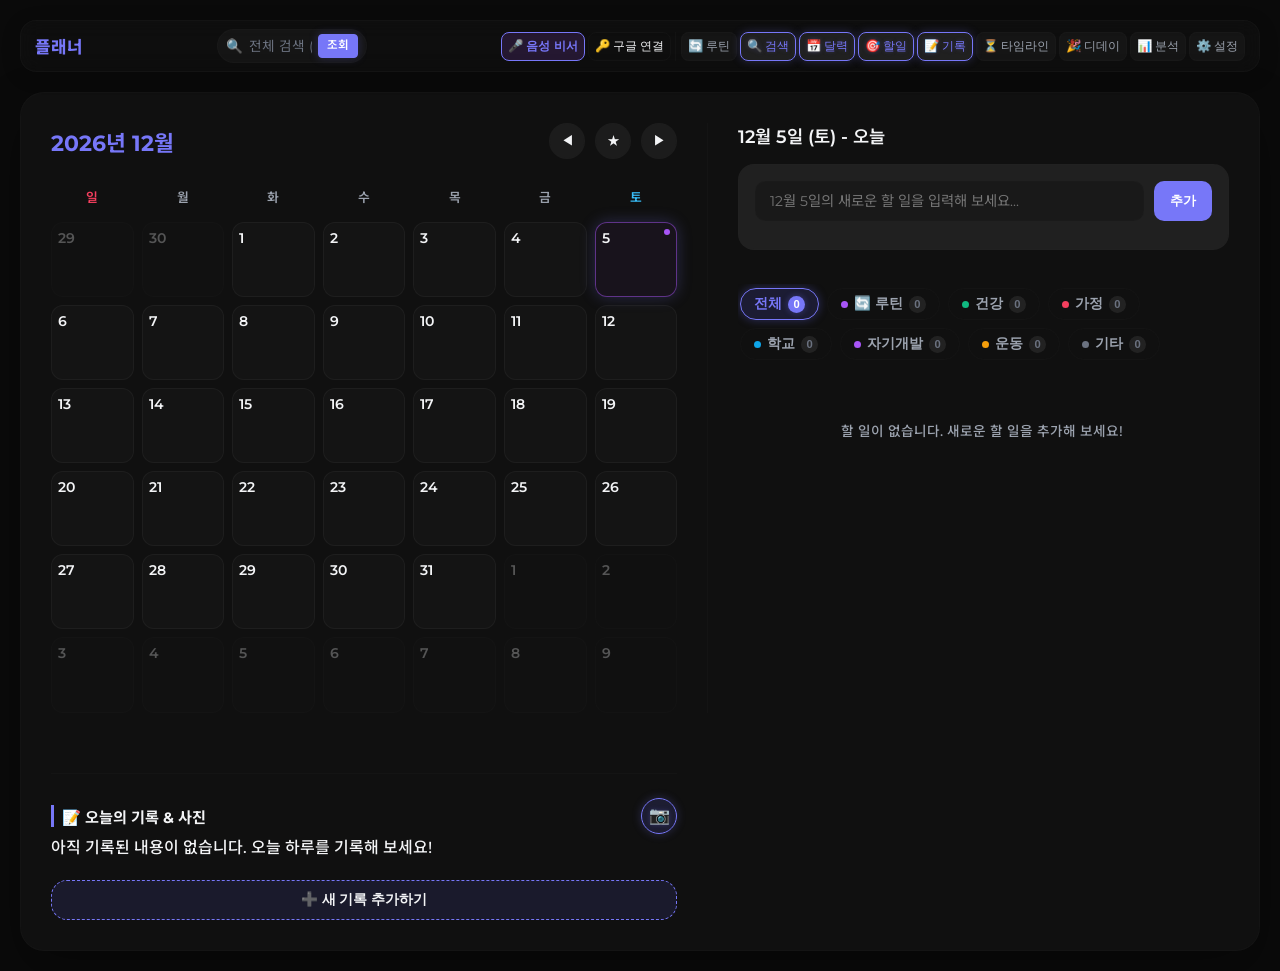
==== planeer 8.26/index.html @ 21e13c76 "Add files via upload" ====
<!DOCTYPE html>
<html lang="ko">
<head>
  <meta charset="UTF-8">
  <meta name="viewport" content="width=device-width, initial-scale=1.0">
  <title>플래너</title>
  <meta name="description" content="카테고리별 할 일 관리와 달력이 연동되는 모던하고 직관적인 투두 플래너 웹 애플리케이션입니다.">
  <link rel="manifest" href="manifest.json">
  <meta name="theme-color" content="#6366f1">
  <link rel="apple-touch-icon" href="icon.svg">
  <script src="https://accounts.google.com/gsi/client"></script>
  <script src="https://cdnjs.cloudflare.com/ajax/libs/pdf.js/3.11.174/pdf.min.js"></script>
  <script>pdfjsLib.GlobalWorkerOptions.workerSrc = 'https://cdnjs.cloudflare.com/ajax/libs/pdf.js/3.11.174/pdf.worker.min.js';</script>
  <script src="https://cdnjs.cloudflare.com/ajax/libs/pdf-lib/1.17.1/pdf-lib.min.js"></script>
  <link rel="stylesheet" href="style.css?v=1787756291872">
  <link rel="stylesheet" href="drawing.css?v=1787756291872">
</head>
<body>
  <div class="main-wrapper" id="main-wrapper">
    <!-- Global App Header -->
    <header class="global-header">
      <div class="header-logo">
        <span class="logo-text">플래너</span>
      </div>
      <div class="header-search">
        <span class="search-icon">🔍</span>
        <input type="text" id="global-search-input" placeholder="전체 검색 (할일, 일기)..." autocomplete="off">
        <button type="button" id="btn-clear-search" style="display: none;" title="검색 지우기">✕</button>
        <button type="button" id="btn-search-lookup" class="ctrl-btn active" style="height: 24px; padding: 0 8px; font-size: 0.72rem; border-radius: 4px; flex-shrink: 0; line-height: 1.5;">조회</button>
        
        <!-- Floating Search Results Dropdown -->
        <div id="search-results-section" class="search-results-section hidden">
          <div class="search-results-header">
            <h3 class="search-results-title">🔍 검색 결과</h3>
            <button type="button" class="search-results-close-btn" id="btn-close-search-results">닫기</button>
          </div>
          <div id="search-results-grid"></div>
        </div>
      </div>
      <div class="header-controls" id="header-buttons-list">
        <button type="button" id="btn-global-mic" class="header-toggle-btn" title="음성 비서 (명령어 및 할 일 추가)" style="background-color: rgba(168, 85, 247, 0.15); color: var(--accent-color); border: 1px solid var(--accent-color); font-weight: bold;">
          🎤 <span class="btn-text">음성 비서</span>
        </button>
        <div class="header-gdrive-group" style="display: flex; gap: 4px; align-items: center; border-right: 1px solid var(--panel-border); padding-right: 6px; margin-right: 2px;">
          <button type="button" id="btn-header-gdrive-login" class="header-toggle-btn" title="구글 로그인" style="background-color: var(--bg-card); color: var(--text-primary); border: 1px solid var(--panel-border);">🔑 <span class="btn-text">구글 연결</span></button>
          <button type="button" id="btn-header-gdrive-backup" class="header-toggle-btn" title="드라이브 백업" disabled style="background-color: var(--bg-card); color: var(--text-primary); border: 1px solid var(--panel-border);">📤 <span class="btn-text">백업</span></button>
          <button type="button" id="btn-header-gdrive-restore" class="header-toggle-btn" title="드라이브 복원" disabled style="background-color: var(--bg-card); color: var(--text-primary); border: 1px solid var(--panel-border);">📥 <span class="btn-text">복원</span></button>
          <button type="button" id="btn-header-gdrive-logout" class="header-toggle-btn" title="연동 해제" style="display: none; background-color: var(--bg-card); color: var(--text-primary); border: 1px solid var(--panel-border);">🔌 <span class="btn-text">해제</span></button>
        </div>
        <button type="button" id="btn-toggle-search" class="header-toggle-btn active-view" title="🔍 검색창 보이기/숨기기" data-section-id="search">🔍 <span class="btn-text">검색</span></button>
        <button type="button" id="btn-toggle-calendar" class="header-toggle-btn active-view" title="📅 달력 보이기/숨기기" data-section-id="calendar">📅 <span class="btn-text">달력</span></button>
        <button type="button" id="btn-toggle-todos" class="header-toggle-btn active-view" title="🎯 할일 목록 보이기/숨기기" data-section-id="todos">🎯 <span class="btn-text">할일</span></button>
        <button type="button" id="btn-toggle-records" class="header-toggle-btn active-view" title="📝 오늘의 기록 보이기/숨기기" data-section-id="records">📝 <span class="btn-text">기록</span></button>
        <button type="button" id="btn-toggle-routines" class="header-toggle-btn active-view" title="🔄 루틴 관리 보이기/숨기기" data-section-id="routines">🔄 <span class="btn-text">루틴</span></button>
        <button type="button" id="btn-toggle-timeline" class="header-toggle-btn" title="⏳ 타임라인 보이기/숨기기" data-section-id="timeline">⏳ <span class="btn-text">타임라인</span></button>
        <button type="button" id="btn-toggle-ddays" class="header-toggle-btn" title="🎉 디데이/기념일 보이기/숨기기" data-section-id="ddays">🎉 <span class="btn-text">디데이</span></button>
        <button type="button" id="btn-toggle-analytics" class="header-toggle-btn" title="📊 통계/분석 보이기/숨기기" data-section-id="analytics">📊 <span class="btn-text">분석</span></button>
        <button type="button" id="btn-toggle-control-panel" class="header-toggle-btn" title="⚙️ 테마/설정 보이기/숨기기" data-section-id="settings">⚙️ <span class="btn-text">설정</span></button>
      </div>
    </header>

    <!-- Top Controller Bar -->
    <div class="control-panel collapsed" id="control-panel">
      <div class="control-group">
        <span class="control-label">화면 테마:</span>
        <button type="button" class="ctrl-btn active" id="btn-theme-dark">어둡게</button>
        <button type="button" class="ctrl-btn" id="btn-theme-light">밝게</button>
      </div>
      <div class="control-group">
        <span class="control-label">기기 보기:</span>
        <button type="button" class="ctrl-btn active" id="btn-pc-view">PC 보기</button>
        <button type="button" class="ctrl-btn" id="btn-phone-view">핸드폰 보기</button>
      </div>
      <div class="control-group">
        <span class="control-label">일정 삭제:</span>
        <button type="button" class="ctrl-btn" id="btn-clear-mode">지우기 모드</button>
      </div>
      <div class="control-group">
        <span class="control-label">링크 연결:</span>
        <button type="button" class="ctrl-btn active" id="btn-link-enable">이동 허용</button>
        <button type="button" class="ctrl-btn" id="btn-link-disable">이동 안 함</button>
      </div>
      <div class="control-group">
        <span class="control-label">복구 기능:</span>
        <button type="button" class="ctrl-btn active" id="btn-history-enable">활성화</button>
        <button type="button" class="ctrl-btn" id="btn-history-disable">비활성화</button>
      </div>
      <div class="control-row-group color-settings-row">
        <div class="control-group bg-color-group">
          <span class="control-label">배경 색상:</span>
          <div class="bg-presets-container">
            <button type="button" class="bg-preset-btn active" data-hue="0" title="그레이 (기본)" style="background: #475569;"></button>
            <button type="button" class="bg-preset-btn" data-hue="350" title="핑크 (Rose)" style="background: #fda4af;"></button>
            <button type="button" class="bg-preset-btn" data-hue="20" title="피치 (Peach)" style="background: #fed7aa;"></button>
            <button type="button" class="bg-preset-btn" data-hue="55" title="레몬 (Lemon)" style="background: #fef08a;"></button>
            <button type="button" class="bg-preset-btn" data-hue="145" title="민트 (Mint)" style="background: #a7f3d0;"></button>
            <button type="button" class="bg-preset-btn" data-hue="200" title="하늘 (Sky Blue)" style="background: #bae6fd;"></button>
            <button type="button" class="bg-preset-btn" data-hue="265" title="라벤더 (Lavender)" style="background: #ddd6fe;"></button>
          </div>
        </div>
        <div class="control-group font-slider-group">
          <span class="control-label">배경 농도:</span>
          <span class="font-size-label" id="bg-intensity-label">0</span>
          <input type="range" id="bg-intensity-slider" class="font-slider" min="0" max="100" value="0" step="1">
        </div>
        <div class="control-group bg-color-group">
          <span class="control-label">포인트 색상:</span>
          <div class="bg-presets-container">
            <button type="button" class="accent-preset-btn active" data-accent="indigo" title="소프트 인디고 (기본)" style="background: #818cf8;"></button>
            <button type="button" class="accent-preset-btn" data-accent="rose" title="소프트 코랄 로즈" style="background: #fb7185;"></button>
            <button type="button" class="accent-preset-btn" data-accent="pink" title="소프트 파스텔 핑크" style="background: #f472b6;"></button>
            <button type="button" class="accent-preset-btn" data-accent="amber" title="소프트 골드" style="background: #fbbf24;"></button>
            <button type="button" class="accent-preset-btn" data-accent="emerald" title="소프트 에메랄드" style="background: #34d399;"></button>
            <button type="button" class="accent-preset-btn" data-accent="teal" title="소프트 민트민트" style="background: #22d3ee;"></button>
            <button type="button" class="accent-preset-btn" data-accent="purple" title="소프트 라벤더" style="background: #c084fc;"></button>
          </div>
        </div>
        <div class="control-group font-slider-group">
          <span class="control-label">포인트 농도:</span>
          <span class="font-size-label" id="accent-intensity-label">100</span>
          <input type="range" id="accent-intensity-slider" class="font-slider" min="0" max="100" value="100" step="1">
        </div>
      </div>



      <!-- Font Size Modal Trigger Button (Visible on PC, hidden on Mobile) -->
      <div class="control-group pc-font-btn-group">
        <span class="control-label">화면 글씨 크기:</span>
        <button type="button" class="ctrl-btn" id="btn-open-font-size-modal" style="font-weight: 600; display: flex; align-items: center; gap: 6px; height: 32px; border-radius: 6px;">
          🔎 글자/날짜 크기 조절
        </button>
      </div>

      <!-- Mobile Font Size Sliders (Visible on Mobile, hidden on PC) -->
      <div class="control-group font-slider-group mobile-font-sliders">
        <span class="control-label">글씨 크기:</span>
        <span class="font-size-label" id="font-size-label">16px</span>
        <input type="range" id="font-size-slider" class="font-slider" min="10" max="28" value="16" step="1">
      </div>
      <div class="control-group font-slider-group mobile-font-sliders">
        <span class="control-label">날짜 크기:</span>
        <span class="font-size-label" id="date-size-label">14px</span>
        <input type="range" id="date-size-slider" class="font-slider" min="10" max="28" value="14" step="1">
      </div>
      <div class="control-row-group text-settings-row" style="margin-top: 10px; padding-top: 10px; border-top: 1px dashed var(--panel-border); width: 100%; display: flex; flex-wrap: wrap; gap: 16px;">
        <div class="control-group title-custom-group" style="margin: 0;">
          <span class="control-label">플래너 제목:</span>
          <input type="text" id="custom-app-title-input" class="edit-cat-select" placeholder="플래너 제목 입력" style="width: 160px; height: 32px; padding: 0 10px; font-size: 0.85rem; border-radius: 6px;">
        </div>
        <div class="control-group emoji-custom-group" style="margin: 0; width: 100%; display: flex; flex-direction: column; align-items: flex-start; gap: 8px; flex-grow: 1;">
          <span class="control-label">탭 아이콘 변경:</span>
          <button type="button" class="ctrl-btn" id="btn-open-tab-icons-modal" style="width: 100%; max-width: 240px; height: 36px; font-weight: 600; border-radius: 8px; display: flex; align-items: center; justify-content: center; gap: 6px;">🎨 탭 아이콘 & 이름 설정</button>
        </div>
        
        <!-- Google Drive Backup & Sync -->
        <div class="control-group gdrive-custom-group" style="margin: 0; width: 100%; display: flex; flex-direction: column; align-items: flex-start; gap: 8px; flex-grow: 2; white-space: normal;">
          <span class="control-label" style="white-space: normal;">💾 구글 드라이브 연동 & 백업:</span>
          <div style="display: flex; flex-wrap: wrap; gap: 8px; width: 100%; white-space: normal;">
            <button type="button" class="ctrl-btn" id="btn-gdrive-login" style="font-weight: 600; display: flex; align-items: center; gap: 6px;">🔑 구글 로그인</button>
            <button type="button" class="ctrl-btn" id="btn-gdrive-backup" disabled style="font-weight: 600; display: flex; align-items: center; gap: 6px;">📤 드라이브 백업</button>
            <button type="button" class="ctrl-btn" id="btn-gdrive-restore" disabled style="font-weight: 600; display: flex; align-items: center; gap: 6px;">📥 드라이브 복원</button>
            <button type="button" class="ctrl-btn" id="btn-gdrive-logout" style="font-weight: 600; display: flex; align-items: center; gap: 6px; display: none;">🔌 연동 해제</button>
          </div>
          <div style="width: 100%; max-width: 100%; font-size: 0.72rem; color: var(--text-secondary); line-height: 1.4; display: flex; flex-direction: column; gap: 6px; box-sizing: border-box; white-space: normal;">
            <div style="display: flex; align-items: center; gap: 6px; flex-wrap: wrap; width: 100%; box-sizing: border-box; white-space: normal;">
              <span id="gdrive-status-badge" style="background: rgba(239,68,68,0.15); color: #ef4444; border: 1px solid #ef4444; padding: 2px 6px; border-radius: 4px; font-weight: 700; white-space: nowrap; flex-shrink: 0;">연결 안 됨</span>
              <span id="gdrive-user-info" style="flex: 1; min-width: 150px; word-break: keep-all; overflow-wrap: anywhere; white-space: normal;">구글 로그인 시 클라우드 실시간 동기화</span>
            </div>
            <!-- Client ID Input -->
            <div style="background: rgba(255,255,255,0.02); border: 1px solid var(--panel-border); border-radius: 6px; padding: 6px 10px; width: 100%; box-sizing: border-box; white-space: normal;">
              <label for="gdrive-client-id-input" style="font-weight: 600; display: block; margin-bottom: 4px; color: var(--text-primary); white-space: normal; word-break: keep-all;">구글 Client ID 입력 (구글 클라우드 콘솔 발급):</label>
              <div style="display: flex; gap: 6px; width: 100%; white-space: normal;">
                <input type="text" id="gdrive-client-id-input" class="edit-cat-select" placeholder="구글 클라이언트 ID 입력" style="flex-grow: 1; width: 100%; min-width: 0; height: 28px; font-size: 0.75rem; padding: 0 6px; border-radius: 6px; background: rgba(0,0,0,0.2); border: 1px solid var(--panel-border); color: var(--text-primary); outline: none; box-sizing: border-box;">
                <button type="button" id="btn-gdrive-client-id-save" class="ctrl-btn active" style="height: 28px; font-size: 0.75rem; padding: 0 12px; border-radius: 6px; font-weight: 600; white-space: nowrap; flex-shrink: 0;">등록</button>
              </div>
              <p style="margin: 4px 0 0 0; font-size: 0.65rem; color: var(--text-muted); line-height: 1.35; white-space: normal; word-break: keep-all; overflow-wrap: anywhere;">* 로컬 환경에서 백업이 동작하려면 직접 발급받은 Google OAuth 2.0 Web Client ID 기입이 필요합니다.</p>
            </div>
          </div>
        </div>
        
        <!-- Local Backup & Restore -->
        <div class="control-group local-backup-group" style="margin: 0; width: 100%; display: flex; flex-direction: column; align-items: flex-start; gap: 8px; flex-grow: 2; white-space: normal; padding-top: 10px; border-top: 1px dashed var(--panel-border);">
          <span class="control-label" style="white-space: normal;">💾 기기 로컬 백업 & 복원:</span>
          <div style="display: flex; flex-wrap: wrap; gap: 8px; width: 100%; white-space: normal;">
            <button type="button" class="ctrl-btn" id="btn-local-backup" style="font-weight: 600; display: flex; align-items: center; gap: 6px;">📥 기기에 백업 저장</button>
            <label class="ctrl-btn" style="font-weight: 600; display: flex; align-items: center; gap: 6px; cursor: pointer;">
              📤 백업 파일로 복원
              <input type="file" id="local-restore-input" accept=".json" style="display: none;">
            </label>
          </div>
          <p style="margin: 0; font-size: 0.65rem; color: var(--text-muted); line-height: 1.35; white-space: normal; word-break: keep-all; overflow-wrap: anywhere;">* 안드로이드 PWA 환경에서도 다운로드가 차단되지 않도록 Data URI 방식으로 안전하게 파일을 생성합니다.</p>
        </div>
      </div>
    </div>

    <!-- Main App Container -->
    <main class="app-container" id="app">



      <!-- Copy Mode Banner -->
      <div id="copy-mode-banner" class="copy-mode-banner hidden">
        <span>🎯 달력에서 날짜를 클릭하면 이 할 일이 해당 날짜에 복사됩니다.</span>
        <button type="button" id="btn-exit-copy-mode">완료</button>
      </div>

      <!-- Left Calendar Section -->
      <section class="calendar-section" aria-label="달력">
        <div class="calendar-header">
          <h1 class="calendar-title" id="calendar-month-year">2026년 7월</h1>
          <div class="nav-buttons">
            <button type="button" class="nav-btn" id="prev-month-btn" aria-label="이전 달로 이동">◀</button>
            <button type="button" class="nav-btn" id="today-btn" aria-label="오늘 날짜로 이동">★</button>
            <button type="button" class="nav-btn" id="next-month-btn" aria-label="다음 달로 이동">▶</button>
          </div>
        </div>
        
        <div class="calendar-grid" id="calendar-grid">
          <!-- Day names -->
          <div class="day-name">일</div>
          <div class="day-name">월</div>
          <div class="day-name">화</div>
          <div class="day-name">수</div>
          <div class="day-name">목</div>
          <div class="day-name">금</div>
          <div class="day-name">토</div>
          
          <!-- Days will be generated dynamically by JavaScript -->
        </div>
      </section>

      <!-- Right Todo Section -->
      <section class="todo-section" aria-label="할 일 목록">

        <div class="selected-date-title">
          <span id="selected-date-display">2026년 7월 24일 (오늘)</span>
        </div>

        <!-- Add Todo Panel -->
        <div class="todo-input-container">
          <div class="todo-input-row">
            <input type="text" id="todo-input-field" class="todo-input" placeholder="새로운 할 일을 입력해 보세요..." autocomplete="off">
            <button type="button" id="add-todo-btn" class="add-btn">추가</button>
          </div>
          
          <!-- Category Picker & Routine Checkbox -->
          <div class="todo-options-row">
            <div class="category-picker" id="category-selector">
              <!-- Dynamically populated by JS -->
            </div>

            <!-- Add Category Panel (Hidden by default) -->
            <div class="category-form-panel hidden" id="category-form-panel">
              <div class="category-form-header">
                <span>새 카테고리 추가</span>
                <span class="preview-badge" id="category-preview">미리보기</span>
              </div>
              <div class="category-form-body">
                <div class="form-row">
                  <input type="text" id="new-cat-name" placeholder="이름 (최대 6자)" maxlength="6" autocomplete="off">
                  <div class="color-picker-wrapper">
                    <input type="color" id="new-cat-color" value="#a855f7" title="색상 선택">
                  </div>
                </div>
                <div class="form-row">
                  <span class="color-picker-label" style="font-size: 0.75rem; color: var(--text-secondary); white-space: nowrap;">연속 색상:</span>
                  <input type="range" id="new-cat-hue" min="0" max="360" value="270" class="hue-slider" title="색상 선택 스펙트럼">
                </div>
                <div class="form-row">
                  <span class="color-picker-label" style="font-size: 0.75rem; color: var(--text-secondary); white-space: nowrap;">연속 명도:</span>
                  <input type="range" id="new-cat-lightness" min="15" max="85" value="60" class="lightness-slider" title="색상 명도 조절">
                </div>
                <div class="preset-colors-row" id="preset-colors-list">
                  <!-- Presets will be rendered dynamically by JS -->
                </div>
              </div>
              <div class="category-form-actions">
                <button type="button" class="cat-form-btn save" id="btn-save-category">추가</button>
                <button type="button" class="cat-form-btn cancel" id="btn-cancel-category">취소</button>
              </div>
            </div>

            <!-- Routine Repetition Checkbox & Important Checkbox & Time Picker -->
            <div style="display: flex; justify-content: space-between; align-items: center; flex-wrap: wrap; gap: 8px;">
              <div style="display: flex; align-items: center; gap: 14px; flex-wrap: wrap;">
                <label class="routine-label" for="routine-checkbox" style="margin: 0;">
                  <input type="checkbox" id="routine-checkbox" class="routine-checkbox">
                  <span>매일 반복 (루틴)</span>
                </label>
                <label class="important-label" for="important-checkbox" style="margin: 0; display: inline-flex; align-items: center; gap: 6px; cursor: pointer; font-size: 0.8rem; color: #fbbf24; font-weight: 600;">
                  <input type="checkbox" id="important-checkbox" class="important-checkbox">
                  <span>⭐ 중요</span>
                </label>
              </div>

              <!-- Custom Time Selector Trigger & Dropdown -->
              <div class="todo-time-custom-container">
                <button type="button" id="btn-todo-time-trigger" class="todo-time-trigger-btn">⏰ 시간 설정</button>
                
                <div id="todo-time-dropdown" class="todo-time-dropdown hidden">
                  <div class="todo-time-dropdown-body">
                    <div class="time-ampm-group">
                      <button type="button" class="time-ampm-btn active" id="btn-time-ampm-am" data-ampm="AM">오전</button>
                      <button type="button" class="time-ampm-btn" id="btn-time-ampm-pm" data-ampm="PM">오후</button>
                    </div>
                    <select id="todo-custom-hour" class="todo-custom-time-select">
                      <option value="">시</option>
                      <option value="12">12시</option>
                      <option value="01">1시</option>
                      <option value="02">2시</option>
                      <option value="03">3시</option>
                      <option value="04">4시</option>
                      <option value="05">5시</option>
                      <option value="06">6시</option>
                      <option value="07">7시</option>
                      <option value="08">8시</option>
                      <option value="09">9시</option>
                      <option value="10">10시</option>
                      <option value="11">11시</option>
                    </select>
                    <select id="todo-custom-min" class="todo-custom-time-select">
                      <option value="">분</option>
                      <option value="00">00분</option>
                      <option value="05">05분</option>
                      <option value="10">10분</option>
                      <option value="15">15분</option>
                      <option value="20">20분</option>
                      <option value="25">25분</option>
                      <option value="30">30분</option>
                      <option value="35">35분</option>
                      <option value="40">40분</option>
                      <option value="45">45분</option>
                      <option value="50">50분</option>
                      <option value="55">55분</option>
                    </select>
                  </div>
                  <div class="todo-time-shortcuts">
                    <button type="button" class="todo-time-shortcut-btn" id="btn-time-shortcut-midnight">🌙 자정</button>
                    <button type="button" class="todo-time-shortcut-btn" id="btn-time-shortcut-noon">☀️ 정오</button>
                  </div>
                  <div class="todo-time-dropdown-footer">
                    <button type="button" id="btn-todo-time-confirm" class="todo-time-confirm-btn">확인</button>
                    <button type="button" id="btn-todo-time-clear" class="todo-time-clear-btn">지우기</button>
                  </div>
                </div>
              </div>
            </div>
          </div>
        </div>

        <!-- Todo Category Filter Tabs -->
        <div class="todo-cat-filter-container" id="todo-cat-filter-container">
          <div class="todo-cat-filter-tabs" id="todo-cat-filter-tabs" role="tablist" aria-label="카테고리별 할일 필터">
            <!-- Dynamically populated category filter tabs: [전체] [건강] [가정] ... -->
          </div>
        </div>

        <!-- Todo List -->
        <div class="todo-list" id="todo-items-list" role="list">
          <!-- Dynamically populated todo items -->
        </div>

        <!-- Records Wrapper Block -->
        <div class="records-wrapper-block" id="records-wrapper-block">
          <!-- Diary Section (Header & Records) -->
          <div class="diary-section-header">
            <h3 class="diary-section-title">📝 오늘의 기록 & 사진</h3>
            <button type="button" id="btn-toggle-all-photos" class="record-photo-toggle-btn active-view" title="📷 기록 사진 보이기/숨기기">📷</button>
          </div>
          <div class="diary-section" id="diary-section">
            <div class="records-container" id="records-list-container">
              <!-- Dynamically populated list of records -->
            </div>
            
            <!-- Add New Record Creator Box (Collapsible/Toggleable) -->
            <div id="new-record-creator" class="record-card hidden">
              <div style="position: relative;">
                <textarea id="new-record-text" class="diary-textarea" placeholder="일과 생각, 감정 기록..." autocomplete="off" style="padding-right: 80px;"></textarea>
                <button type="button" class="dictation-btn" id="btn-dictate-record" title="음성 입력 텍스트 변환(STT)" style="top: 50%; right: 46px; transform: translateY(-50%);">🎙️</button>
                <button type="button" class="dictation-btn" id="btn-video-record" title="동영상 촬영" style="top: 50%; right: 8px; transform: translateY(-50%);">🎥</button>
              </div>
              
              <div class="diary-media-row">
                <label class="diary-photo-upload-label" for="new-record-photo-input">
                  <input type="file" id="new-record-photo-input" accept="image/*,video/*,application/pdf" class="diary-file-input" multiple>
                  <span class="upload-icon">📷</span> 첨부
                </label>
                <span id="new-record-save-status" class="diary-save-status">기록 추가 중...</span>
              </div>
              
              <div id="new-record-previews" class="record-draft-previews">
                <!-- Uploaded thumbnail drafts will be listed here -->
              </div>
              <div id="new-record-audio-previews" class="audio-previews-container" style="display: flex; flex-direction: column; gap: 8px; margin-top: 8px;"></div>
              
              <button type="button" id="btn-toggle-new-record-drawing" class="diary-photo-upload-label" style="margin-top:10px; display:block; width:100%; text-align:left; background:transparent; border:none; cursor:pointer;">
                <span class="upload-icon">🎨</span> 손그림 그리기 (열기/닫기)
              </button>
              <div id="new-record-drawing-container" class="diary-drawing-container hidden" style="display: none;"></div>

              <div class="record-actions">
                <button type="button" id="btn-save-new-record" class="record-btn save">💾 등록하기</button>
                <button type="button" id="btn-cancel-new-record" class="record-btn cancel">취소</button>
              </div>
            </div>

            <!-- Trigger button to add a new record -->
            <div class="add-record-trigger-container" id="add-record-trigger-box">
              <button type="button" id="btn-add-record-trigger" class="add-record-trigger-btn">
                ➕ 새 기록 추가하기
              </button>
            </div>
          </div>
        </div>
      </section>

      <!-- Routines Panel -->
      <section id="routines-panel" class="routines-panel hidden">
        <div class="routines-header">
          <h2 class="routines-title">🔄 루틴 관리</h2>
          <div style="font-size: 0.85rem; color: var(--text-secondary);">매일 반복되는 할 일(루틴)을 한눈에 보고 관리하세요.</div>
        </div>
        <div class="routine-input-container">
          <div class="todo-input-row">
            <input type="text" id="new-routine-input" class="todo-input" placeholder="새로운 루틴을 입력하세요..." autocomplete="off">
            <button type="button" id="add-routine-btn" class="add-btn">추가</button>
          </div>
          <div class="todo-options-row" style="flex-wrap: wrap; gap: 8px;">
            <div class="category-picker" id="routine-category-selector" style="flex: 1; min-width: 200px;">
              <!-- Dynamically populated by JS -->
            </div>
            <div class="routine-date-range-picker" style="display: flex; gap: 4px; align-items: center; flex-wrap: wrap;">
              <span style="font-size: 0.8rem; color: var(--text-secondary); white-space: nowrap;">기간 (선택):</span>
              <input type="date" id="new-routine-start" class="todo-input" style="width: 130px; padding: 6px; font-size: 0.8rem;">
              <span style="color: var(--text-secondary);">~</span>
              <input type="date" id="new-routine-end" class="todo-input" style="width: 130px; padding: 6px; font-size: 0.8rem;">
            </div>
          </div>
        </div>
        <div id="routines-list-container" class="routines-list">
          <!-- Dynamically populated routines -->
        </div>
      </section>

      <!-- Timeline Panel -->
      <section id="timeline-panel" class="timeline-panel hidden">
        <div class="timeline-header">
          <h2 class="timeline-title">⏳ 타임라인</h2>
          <div style="font-size: 0.85rem; color: var(--text-secondary);">과거부터 현재까지 기록한 모든 일기와 할 일을 시간의 흐름대로 모아봅니다.</div>
        </div>
        <div id="timeline-list" class="timeline-list">
          <!-- Timeline date cards will be populated dynamically -->
        </div>
      </section>

      <!-- D-day Panel -->
      <section id="ddays-panel" class="ddays-panel hidden">
        <div class="ddays-header">
          <div style="display: flex; justify-content: space-between; align-items: center; flex-wrap: wrap; gap: 12px;">
            <div>
              <h2 class="ddays-title">🎉 디데이 & 기념일</h2>
              <div style="font-size: 0.85rem; color: var(--text-secondary);">소중한 기념일과 다가오는 일정을 디데이 카드로 편리하게 정리합니다.</div>
            </div>
            <button type="button" id="btn-add-dday-trigger" class="ctrl-btn active" style="font-weight: 600; display: flex; align-items: center; gap: 6px;">
              ➕ 디데이 추가
            </button>
          </div>
        </div>
        <div id="ddays-list" class="ddays-grid">
          <!-- D-day cards populated dynamically -->
        </div>
      </section>

      <!-- Analytics Dashboard Panel -->
      <section id="analytics-panel" class="analytics-panel hidden">
        <h2 class="analytics-title">📊 일정 성취도 분석</h2>
      
      <!-- Overall Stats Summary Cards -->
      <div class="stats-summary-grid">
        <div class="stats-card clickable" id="stats-card-overall" title="클릭하여 카테고리별 세부 일자 분석 보기">
          <div class="stats-card-val" id="stats-total-rate">0%</div>
          <div class="stats-card-lbl">전체 성취율 (상세 보기 클릭)</div>
          <div class="stats-progress-bar"><div class="stats-progress-fill" id="stats-total-progress"></div></div>
        </div>
        <div class="stats-card clickable" id="stats-card-completed" title="클릭하여 완료한 할 일 목록 보기">
          <div class="stats-card-val" id="stats-completed-count">0</div>
          <div class="stats-card-lbl">완료한 할 일 (상세 보기 클릭)</div>
        </div>
        <div class="stats-card clickable" id="stats-card-pending" title="클릭하여 남은 할 일 목록 보기">
          <div class="stats-card-val" id="stats-pending-count">0</div>
          <div class="stats-card-lbl">남은 할 일 (상세 보기 클릭)</div>
        </div>
      </div>

      <!-- Drilldown Details Panels (Hidden by default) -->
      <div id="overall-drilldown-panel" class="drilldown-panel hidden">
        <h3 class="drilldown-title">📋 카테고리별/할 일 항목별 상세 성취 기록</h3>
        <div id="drilldown-categories-list" class="drilldown-list">
          <!-- Dynamically populated categories, tasks, and date tiles -->
        </div>
      </div>

      <div id="completed-drilldown-panel" class="drilldown-panel hidden">
        <h3 class="drilldown-title">🟢 완료한 할 일 상세 목록</h3>
        <div id="drilldown-completed-list" class="drilldown-list">
          <!-- Grouped by date: Date -> Tasks -->
        </div>
      </div>

      <div id="pending-drilldown-panel" class="drilldown-panel hidden">
        <h3 class="drilldown-title">🔴 남은 할 일 상세 목록</h3>
        <div id="drilldown-pending-list" class="drilldown-list">
          <!-- Grouped by date: Date -> Tasks -->
        </div>
      </div>

      <!-- Main Analysis Tabs / Controls -->
      <div class="analytics-tabs-container">
        <div class="analytics-tab-buttons">
          <button type="button" class="analytics-tab-btn active" id="tab-btn-categories">카테고리별 성취도</button>
          <button type="button" class="analytics-tab-btn" id="tab-btn-todos">할 일 항목별 추적</button>
          <button type="button" class="analytics-tab-btn" id="tab-btn-routines">루틴 달성 현황</button>
        </div>

        <!-- Category Analytics View -->
        <div class="analytics-tab-view" id="view-categories">
          <div class="chart-container">
            <h3 class="chart-title">카테고리별 비교 그래프</h3>
            <div class="bar-chart" id="category-bar-chart">
              <!-- Dynamically populated bars -->
            </div>
          </div>
        </div>

        <!-- Individual Todo Analytics View -->
        <div class="analytics-tab-view hidden" id="view-todos">
          <div class="todo-tracker-controls">
            <label for="tracker-todo-select">할 일 선택:</label>
            <select id="tracker-todo-select" class="tracker-select">
              <!-- Dynamically populated unique todo list -->
            </select>
          </div>

          <div class="todo-tracker-results">
            <div class="todo-tracker-summary" id="todo-tracker-summary-text">
              할 일을 선택하시면 완료 기록 분석이 나타납니다.
            </div>
            
            <!-- Timeline of completion history -->
            <div class="tracker-history-grid" id="tracker-history-grid">
              <!-- Dynamically populated dates -->
            </div>
          </div>
        </div>

        <!-- Routines Analytics View -->
        <div class="analytics-tab-view hidden" id="view-routines">
          <div class="chart-container">
            <h3 class="chart-title">🔥 루틴 실천 통계</h3>
            <div id="routine-stats-container" style="display: flex; flex-direction: column; gap: 12px; margin-top: 16px;">
              <!-- Dynamically populated routine stats -->
            </div>
          </div>
        </div>
      </div>
    </section>
  </main>
</div>

  <!-- Image Lightbox Modal -->
  <div id="image-lightbox-modal" class="lightbox-modal hidden">
    <div class="lightbox-backdrop" id="lightbox-backdrop"></div>
    <div class="lightbox-content">
      <button type="button" class="lightbox-close" id="btn-close-lightbox" title="닫기">&times;</button>
      <button type="button" class="lightbox-nav-btn prev" id="btn-prev-lightbox" title="이전 사진">&lsaquo;</button>
      <button type="button" class="lightbox-nav-btn next" id="btn-next-lightbox" title="다음 사진">&rsaquo;</button>
      <img id="lightbox-image" src="" alt="크게 보기">
      <div class="lightbox-counter" id="lightbox-counter">1 / 1</div>
      <div class="lightbox-actions" style="display: flex; gap: 10px; align-items: center; justify-content: center; flex-wrap: wrap;">
        <button type="button" id="btn-lightbox-rotate" class="lightbox-action-btn" title="사진 회전">🔄 회전</button>
        <a id="lightbox-download-link" href="" download="record-photo.jpg" class="lightbox-download-btn">
          📥 사진 다운로드
        </a>
      </div>
    </div>
  </div>

  <!-- Centered Tab Icon Emoji Picker Modal -->
  <div id="tab-emoji-picker-modal" class="tab-emoji-modal hidden">
    <div class="tab-emoji-backdrop" id="emoji-picker-backdrop"></div>
    <div class="tab-emoji-content" style="width: 90%; max-width: 480px; padding: 20px; border-radius: 16px; background: var(--panel-bg); border: 1px solid var(--panel-border); box-shadow: 0 20px 40px rgba(0,0,0,0.5); backdrop-filter: blur(25px); -webkit-backdrop-filter: blur(25px); box-sizing: border-box;">
      <h3 style="margin-top: 0; margin-bottom: 16px; font-size: 1.1rem; font-weight: 700; color: var(--text-primary); text-align: center;">🎨 탭 아이콘 & 이름 설정</h3>
      
      <div class="modal-tab-rows-container" style="display: flex; flex-direction: column; gap: 12px; margin-bottom: 20px;">
        
        <!-- Search Row -->
        <div class="modal-tab-row" style="display: flex; align-items: center; justify-content: space-between; gap: 8px;">
          <span style="font-size: 0.85rem; font-weight: 600; color: var(--text-secondary); min-width: 45px; text-align: left;">검색:</span>
          <input type="text" id="modal-input-search" class="edit-cat-select" style="width: 70px; height: 28px; padding: 0 6px; font-size: 0.85rem; border-radius: 6px; text-align: center; background: rgba(255,255,255,0.03); border: 1px solid var(--panel-border); color: var(--text-primary); outline: none;">
          <div class="modal-row-presets" data-input-id="modal-input-search" style="display: flex; gap: 6px;">
            <button type="button" class="emoji-preset-btn-item" style="background: transparent; border: none; cursor: pointer; padding: 2px; font-size: 0.95rem;">🔍</button>
            <button type="button" class="emoji-preset-btn-item" style="background: transparent; border: none; cursor: pointer; padding: 2px; font-size: 0.95rem;">🔎</button>
            <button type="button" class="emoji-preset-btn-item" style="background: transparent; border: none; cursor: pointer; padding: 2px; font-size: 0.95rem;">⚡</button>
            <button type="button" class="emoji-preset-btn-item" style="background: transparent; border: none; cursor: pointer; padding: 2px; font-size: 0.95rem;">🔮</button>
            <button type="button" class="emoji-preset-btn-item" style="background: transparent; border: none; cursor: pointer; padding: 2px; font-size: 0.95rem;">👀</button>
          </div>
        </div>

        <!-- Calendar Row -->
        <div class="modal-tab-row" style="display: flex; align-items: center; justify-content: space-between; gap: 8px;">
          <span style="font-size: 0.85rem; font-weight: 600; color: var(--text-secondary); min-width: 45px; text-align: left;">달력:</span>
          <input type="text" id="modal-input-calendar" class="edit-cat-select" style="width: 70px; height: 28px; padding: 0 6px; font-size: 0.85rem; border-radius: 6px; text-align: center; background: rgba(255,255,255,0.03); border: 1px solid var(--panel-border); color: var(--text-primary); outline: none;">
          <div class="modal-row-presets" data-input-id="modal-input-calendar" style="display: flex; gap: 6px;">
            <button type="button" class="emoji-preset-btn-item" style="background: transparent; border: none; cursor: pointer; padding: 2px; font-size: 0.95rem;">📅</button>
            <button type="button" class="emoji-preset-btn-item" style="background: transparent; border: none; cursor: pointer; padding: 2px; font-size: 0.95rem;">📆</button>
            <button type="button" class="emoji-preset-btn-item" style="background: transparent; border: none; cursor: pointer; padding: 2px; font-size: 0.95rem;">🗓️</button>
            <button type="button" class="emoji-preset-btn-item" style="background: transparent; border: none; cursor: pointer; padding: 2px; font-size: 0.95rem;">🌙</button>
            <button type="button" class="emoji-preset-btn-item" style="background: transparent; border: none; cursor: pointer; padding: 2px; font-size: 0.95rem;">⭐</button>
          </div>
        </div>

        <!-- Todos Row -->
        <div class="modal-tab-row" style="display: flex; align-items: center; justify-content: space-between; gap: 8px;">
          <span style="font-size: 0.85rem; font-weight: 600; color: var(--text-secondary); min-width: 45px; text-align: left;">할일:</span>
          <input type="text" id="modal-input-todos" class="edit-cat-select" style="width: 70px; height: 28px; padding: 0 6px; font-size: 0.85rem; border-radius: 6px; text-align: center; background: rgba(255,255,255,0.03); border: 1px solid var(--panel-border); color: var(--text-primary); outline: none;">
          <div class="modal-row-presets" data-input-id="modal-input-todos" style="display: flex; gap: 6px;">
            <button type="button" class="emoji-preset-btn-item" style="background: transparent; border: none; cursor: pointer; padding: 2px; font-size: 0.95rem;">🎯</button>
            <button type="button" class="emoji-preset-btn-item" style="background: transparent; border: none; cursor: pointer; padding: 2px; font-size: 0.95rem;">✅</button>
            <button type="button" class="emoji-preset-btn-item" style="background: transparent; border: none; cursor: pointer; padding: 2px; font-size: 0.95rem;">📋</button>
            <button type="button" class="emoji-preset-btn-item" style="background: transparent; border: none; cursor: pointer; padding: 2px; font-size: 0.95rem;">📌</button>
            <button type="button" class="emoji-preset-btn-item" style="background: transparent; border: none; cursor: pointer; padding: 2px; font-size: 0.95rem;">🔔</button>
          </div>
        </div>

        <!-- Records Row -->
        <div class="modal-tab-row" style="display: flex; align-items: center; justify-content: space-between; gap: 8px;">
          <span style="font-size: 0.85rem; font-weight: 600; color: var(--text-secondary); min-width: 45px; text-align: left;">기록:</span>
          <input type="text" id="modal-input-records" class="edit-cat-select" style="width: 70px; height: 28px; padding: 0 6px; font-size: 0.85rem; border-radius: 6px; text-align: center; background: rgba(255,255,255,0.03); border: 1px solid var(--panel-border); color: var(--text-primary); outline: none;">
          <div class="modal-row-presets" data-input-id="modal-input-records" style="display: flex; gap: 6px;">
            <button type="button" class="emoji-preset-btn-item" style="background: transparent; border: none; cursor: pointer; padding: 2px; font-size: 0.95rem;">📝</button>
            <button type="button" class="emoji-preset-btn-item" style="background: transparent; border: none; cursor: pointer; padding: 2px; font-size: 0.95rem;">✍️</button>
            <button type="button" class="emoji-preset-btn-item" style="background: transparent; border: none; cursor: pointer; padding: 2px; font-size: 0.95rem;">📔</button>
            <button type="button" class="emoji-preset-btn-item" style="background: transparent; border: none; cursor: pointer; padding: 2px; font-size: 0.95rem;">📓</button>
            <button type="button" class="emoji-preset-btn-item" style="background: transparent; border: none; cursor: pointer; padding: 2px; font-size: 0.95rem;">💭</button>
          </div>
        </div>

        <!-- Routines Row -->
        <div class="modal-tab-row" style="display: flex; align-items: center; justify-content: space-between; gap: 8px;">
          <span style="font-size: 0.85rem; font-weight: 600; color: var(--text-secondary); min-width: 45px; text-align: left;">루틴:</span>
          <input type="text" id="modal-input-routines" class="edit-cat-select" style="width: 70px; height: 28px; padding: 0 6px; font-size: 0.85rem; border-radius: 6px; text-align: center; background: rgba(255,255,255,0.03); border: 1px solid var(--panel-border); color: var(--text-primary); outline: none;">
          <div class="modal-row-presets" data-input-id="modal-input-routines" style="display: flex; gap: 6px;">
            <button type="button" class="emoji-preset-btn-item" style="background: transparent; border: none; cursor: pointer; padding: 2px; font-size: 0.95rem;">🔄</button>
            <button type="button" class="emoji-preset-btn-item" style="background: transparent; border: none; cursor: pointer; padding: 2px; font-size: 0.95rem;">♾️</button>
            <button type="button" class="emoji-preset-btn-item" style="background: transparent; border: none; cursor: pointer; padding: 2px; font-size: 0.95rem;">♻️</button>
            <button type="button" class="emoji-preset-btn-item" style="background: transparent; border: none; cursor: pointer; padding: 2px; font-size: 0.95rem;">🔁</button>
            <button type="button" class="emoji-preset-btn-item" style="background: transparent; border: none; cursor: pointer; padding: 2px; font-size: 0.95rem;">💪</button>
          </div>
        </div>

        <!-- Analytics Row -->
        <div class="modal-tab-row" style="display: flex; align-items: center; justify-content: space-between; gap: 8px;">
          <span style="font-size: 0.85rem; font-weight: 600; color: var(--text-secondary); min-width: 45px; text-align: left;">분석:</span>
          <input type="text" id="modal-input-analytics" class="edit-cat-select" style="width: 70px; height: 28px; padding: 0 6px; font-size: 0.85rem; border-radius: 6px; text-align: center; background: rgba(255,255,255,0.03); border: 1px solid var(--panel-border); color: var(--text-primary); outline: none;">
          <div class="modal-row-presets" data-input-id="modal-input-analytics" style="display: flex; gap: 6px;">
            <button type="button" class="emoji-preset-btn-item" style="background: transparent; border: none; cursor: pointer; padding: 2px; font-size: 0.95rem;">📊</button>
            <button type="button" class="emoji-preset-btn-item" style="background: transparent; border: none; cursor: pointer; padding: 2px; font-size: 0.95rem;">📈</button>
            <button type="button" class="emoji-preset-btn-item" style="background: transparent; border: none; cursor: pointer; padding: 2px; font-size: 0.95rem;">💡</button>
            <button type="button" class="emoji-preset-btn-item" style="background: transparent; border: none; cursor: pointer; padding: 2px; font-size: 0.95rem;">🍀</button>
            <button type="button" class="emoji-preset-btn-item" style="background: transparent; border: none; cursor: pointer; padding: 2px; font-size: 0.95rem;">🔥</button>
          </div>
        </div>

        <!-- Settings Row -->
        <div class="modal-tab-row" style="display: flex; align-items: center; justify-content: space-between; gap: 8px;">
          <span style="font-size: 0.85rem; font-weight: 600; color: var(--text-secondary); min-width: 45px; text-align: left;">설정:</span>
          <input type="text" id="modal-input-settings" class="edit-cat-select" style="width: 70px; height: 28px; padding: 0 6px; font-size: 0.85rem; border-radius: 6px; text-align: center; background: rgba(255,255,255,0.03); border: 1px solid var(--panel-border); color: var(--text-primary); outline: none;">
          <div class="modal-row-presets" data-input-id="modal-input-settings" style="display: flex; gap: 6px;">
            <button type="button" class="emoji-preset-btn-item" style="background: transparent; border: none; cursor: pointer; padding: 2px; font-size: 0.95rem;">⚙️</button>
            <button type="button" class="emoji-preset-btn-item" style="background: transparent; border: none; cursor: pointer; padding: 2px; font-size: 0.95rem;">🔧</button>
            <button type="button" class="emoji-preset-btn-item" style="background: transparent; border: none; cursor: pointer; padding: 2px; font-size: 0.95rem;">🛠️</button>
            <button type="button" class="emoji-preset-btn-item" style="background: transparent; border: none; cursor: pointer; padding: 2px; font-size: 0.95rem;">🧩</button>
            <button type="button" class="emoji-preset-btn-item" style="background: transparent; border: none; cursor: pointer; padding: 2px; font-size: 0.95rem;">🎨</button>
          </div>
        </div>

      </div>
      
      <div style="display: flex; gap: 8px; justify-content: flex-end; border-top: 1px solid var(--panel-border); padding-top: 12px;">
        <button type="button" class="ctrl-btn" id="btn-emoji-picker-cancel" style="padding: 6px 16px; font-size: 0.85rem; border-radius: 6px;">취소</button>
        <button type="button" class="ctrl-btn active" id="btn-emoji-picker-apply" style="padding: 6px 16px; font-size: 0.85rem; border-radius: 6px;">적용</button>
      </div>
    </div>
  </div>

  <!-- Routine Edit Popup Modal -->
  <div id="routine-edit-modal" class="todo-modal-wrapper hidden">
    <div class="todo-modal-backdrop" id="routine-edit-backdrop"></div>
    <div class="todo-modal-content">
      <h3 class="todo-modal-title">🔄 루틴 수정</h3>
      
      <div class="todo-modal-field">
        <label for="routine-edit-modal-text" class="todo-modal-label">루틴 내용</label>
        <input type="text" id="routine-edit-modal-text" class="todo-modal-input" placeholder="루틴 내용을 입력해 주세요" style="padding: 10px; box-sizing: border-box;">
      </div>
      
      <div class="todo-modal-field">
        <label class="todo-modal-label">실천 기간 (선택사항)</label>
        <div style="display: flex; gap: 8px; align-items: center; flex-wrap: wrap;">
          <input type="date" id="routine-edit-modal-start" class="todo-modal-input" style="flex: 1; min-width: 120px;">
          <span style="color: var(--text-secondary);">~</span>
          <input type="date" id="routine-edit-modal-end" class="todo-modal-input" style="flex: 1; min-width: 120px;">
        </div>
      </div>
      
      <div class="todo-modal-field">
        <label class="todo-modal-label">카테고리 (탭) 선택</label>
        <div class="todo-modal-cats-grid" id="routine-edit-modal-cats">
          <!-- Dynamically populated category buttons -->
        </div>
      </div>
      
      <div class="todo-modal-actions">
        <button type="button" id="btn-routine-edit-save" class="todo-modal-btn save">💾 저장</button>
        <button type="button" id="btn-routine-edit-cancel" class="todo-modal-btn cancel">취소</button>
      </div>
    </div>
  </div>

  <!-- Todo Edit Popup Modal -->
  <div id="todo-edit-modal" class="todo-modal-wrapper hidden">
    <div class="todo-modal-backdrop" id="todo-edit-backdrop"></div>
    <div class="todo-modal-content">
      <h3 class="todo-modal-title">🎯 할 일 수정</h3>
      
      <div class="todo-modal-field">
        <label for="todo-edit-modal-text" class="todo-modal-label">할 일 내용</label>
        <textarea id="todo-edit-modal-text" class="todo-modal-input" placeholder="할 일을 입력해 주세요" rows="3" style="resize: vertical; min-height: 80px; padding: 10px; line-height: 1.4; font-family: inherit; box-sizing: border-box;"></textarea>
      </div>
      
      <div class="todo-modal-field">
        <label for="todo-edit-modal-memo" class="todo-modal-label" style="display: flex; justify-content: space-between; align-items: center;">
          <span>메모 (수행 기록/특이사항)</span>
          <div><button type="button" class="dictation-btn" id="btn-dictate-todo-modal" title="음성 녹음 및 텍스트 변환(STT)" style="position: static; background: none; border: none; font-size: 1.2rem; cursor: pointer; color: var(--text-color);">🎙️</button><button type="button" class="dictation-btn" id="btn-video-todo-modal" title="영상 촬영" style="position: static; background: none; border: none; font-size: 1.2rem; cursor: pointer; color: var(--text-color); margin-left: 4px;">🎥</button></div>
        </label>
        <textarea id="todo-edit-modal-memo" class="todo-modal-input" placeholder="수행하면서 있었던 일이나 특이사항을 적어보세요..." rows="2" style="resize: vertical; min-height: 60px; padding: 10px; line-height: 1.4; font-family: inherit; box-sizing: border-box;"></textarea>
        <div id="todo-edit-modal-audio-previews" class="audio-previews-container" style="display: flex; flex-direction: column; gap: 8px; margin-top: 8px;"></div>
        
        <!-- Photo Upload for Todo Memo -->
        <div class="diary-media-row" style="margin-top: 8px;">
          <label class="diary-photo-upload-label" for="todo-edit-modal-photo-input" style="font-size: 0.8rem; padding: 6px 10px;">
            <input type="file" id="todo-edit-modal-photo-input" accept="image/*,video/*,application/pdf" class="diary-file-input" multiple>
            <span class="upload-icon">📷</span> 사진 첨부 (여러장 가능)
          </label>
          <span id="todo-edit-modal-photo-status" class="diary-save-status"></span>
        </div>
        <div id="todo-edit-modal-previews" class="record-draft-previews" style="margin-top: 8px;"></div>
      </div>

      <!-- Drawing -->
      <div class="todo-modal-field">
        <button type="button" id="btn-toggle-todo-modal-drawing" class="todo-modal-label" style="display: block; width: 100%; text-align: left; background: transparent; border: none; font-size: 0.8rem; margin-bottom: 6px; cursor: pointer;">
          <span class="upload-icon">🎨</span> 손그림 그리기 (열기/닫기)
        </button>
        <div id="todo-edit-modal-drawing-container" class="diary-drawing-container hidden" style="display: none;"></div>
      </div>
      
      <div class="todo-modal-field">
        <label class="todo-modal-label">시간 설정 (선택사항)</label>
        <div class="todo-modal-time-inline" style="flex-wrap: wrap; gap: 8px;">
          <div class="time-ampm-group">
            <button type="button" class="time-ampm-btn active" id="btn-modal-ampm-am" data-ampm="AM">오전</button>
            <button type="button" class="time-ampm-btn" id="btn-modal-ampm-pm" data-ampm="PM">오후</button>
          </div>
          <select id="todo-edit-modal-hour" class="todo-modal-time-select">
            <option value="">시</option>
            <option value="12">12시</option>
            <option value="01">1시</option>
            <option value="02">2시</option>
            <option value="03">3시</option>
            <option value="04">4시</option>
            <option value="05">5시</option>
            <option value="06">6시</option>
            <option value="07">7시</option>
            <option value="08">8시</option>
            <option value="09">9시</option>
            <option value="10">10시</option>
            <option value="11">11시</option>
          </select>
          <select id="todo-edit-modal-min" class="todo-modal-time-select">
            <option value="">분</option>
            <option value="00">00분</option>
            <option value="05">05분</option>
            <option value="10">10분</option>
            <option value="15">15분</option>
            <option value="20">20분</option>
            <option value="25">25분</option>
            <option value="30">30분</option>
            <option value="35">35분</option>
            <option value="40">40분</option>
            <option value="45">45분</option>
            <option value="50">50분</option>
            <option value="55">55분</option>
          </select>
          <div class="todo-modal-time-shortcuts" style="display: flex; gap: 4px;">
            <button type="button" class="todo-time-shortcut-btn" id="btn-modal-shortcut-midnight" style="padding: 6px 10px; font-size: 0.75rem;">🌙 자정</button>
            <button type="button" class="todo-time-shortcut-btn" id="btn-modal-shortcut-noon" style="padding: 6px 10px; font-size: 0.75rem;">☀️ 정오</button>
          </div>
          <button type="button" id="btn-todo-edit-clear-time" class="todo-modal-btn cancel" style="margin: 0; padding: 8px 12px; font-size: 0.8rem;">지우기</button>
        </div>
      </div>
      
      <div class="todo-modal-field">
        <label class="todo-modal-label">카테고리 (탭) 선택</label>
        <div class="todo-modal-cats-grid" id="todo-edit-modal-cats">
          <!-- Dynamically populated category buttons -->
        </div>
      </div>

      <div class="todo-modal-field" style="margin-top: 4px;">
        <label class="routine-label" for="todo-edit-modal-important" style="display: inline-flex; align-items: center; gap: 8px; cursor: pointer; color: #fbbf24; font-weight: 600;">
          <input type="checkbox" id="todo-edit-modal-important" class="important-checkbox">
          <span>⭐ 중요 표시 (목록 최상단에 고정)</span>
        </label>
      </div>
      
      <div class="todo-modal-actions">
        <button type="button" id="btn-todo-edit-save" class="todo-modal-btn save">💾 저장</button>
        <button type="button" id="btn-todo-edit-delete" class="todo-modal-btn delete">🗑️ 삭제</button>
        <button type="button" id="btn-todo-edit-cancel" class="todo-modal-btn cancel">취소</button>
      </div>
    </div>
  </div>

  <!-- D-day Add/Edit Modal -->
  <div id="dday-modal" class="todo-modal-wrapper hidden">
    <div class="todo-modal-backdrop" id="dday-modal-backdrop"></div>
    <div class="todo-modal-content">
      <h3 class="todo-modal-title" id="dday-modal-title">🎉 디데이 추가</h3>
      
      <div class="todo-modal-field">
        <label for="dday-title-input" class="todo-modal-label">디데이 제목</label>
        <input type="text" id="dday-title-input" class="todo-modal-input" placeholder="예: 여자친구와 100일, 자격증 시험">
      </div>
      
      <div class="todo-modal-field">
        <label for="dday-date-input" class="todo-modal-label">목표 날짜</label>
        <input type="date" id="dday-date-input" class="todo-modal-input">
      </div>
      
      <div class="todo-modal-field">
        <label class="todo-modal-label">디데이 유형</label>
        <div class="time-ampm-group" style="display: flex; width: 100%; gap: 4px;">
          <button type="button" class="time-ampm-btn active" id="btn-dday-type-countdown" style="flex: 1; padding: 10px 4px; font-size: 0.8rem;" data-type="countdown">일반 디데이 (D-일)</button>
          <button type="button" class="time-ampm-btn" id="btn-dday-type-anniversary" style="flex: 1; padding: 10px 4px; font-size: 0.8rem;" data-type="anniversary">매년 기념일 (생일 등)</button>
        </div>
      </div>

      <div class="todo-modal-field">
        <label class="todo-modal-label">테마 색상</label>
        <div style="display: flex; gap: 8px; flex-wrap: wrap;" id="dday-modal-colors">
          <button type="button" class="dday-color-dot active" data-color="#6366f1" style="background: #6366f1; width: 28px; height: 28px; border-radius: 50%; border: 2px solid white; cursor: pointer; padding:0;"></button>
          <button type="button" class="dday-color-dot" data-color="#ec4899" style="background: #ec4899; width: 28px; height: 28px; border-radius: 50%; border: 2px solid transparent; cursor: pointer; padding:0;"></button>
          <button type="button" class="dday-color-dot" data-color="#f59e0b" style="background: #f59e0b; width: 28px; height: 28px; border-radius: 50%; border: 2px solid transparent; cursor: pointer; padding:0;"></button>
          <button type="button" class="dday-color-dot" data-color="#10b981" style="background: #10b981; width: 28px; height: 28px; border-radius: 50%; border: 2px solid transparent; cursor: pointer; padding:0;"></button>
          <button type="button" class="dday-color-dot" data-color="#3b82f6" style="background: #3b82f6; width: 28px; height: 28px; border-radius: 50%; border: 2px solid transparent; cursor: pointer; padding:0;"></button>
          <button type="button" class="dday-color-dot" data-color="#8b5cf6" style="background: #8b5cf6; width: 28px; height: 28px; border-radius: 50%; border: 2px solid transparent; cursor: pointer; padding:0;"></button>
        </div>
      </div>
      
      <div class="todo-modal-actions">
        <button type="button" id="btn-dday-save" class="todo-modal-btn save">💾 저장</button>
        <button type="button" id="btn-dday-cancel" class="todo-modal-btn cancel">취소</button>
      </div>
    </div>
  </div>

  <!-- Font Size Settings Modal (PC only) -->
  <div id="font-size-modal" class="todo-modal-wrapper hidden">
    <div class="todo-modal-backdrop" id="font-size-modal-backdrop"></div>
    <div class="todo-modal-content size-modal-content">
      <h3 class="todo-modal-title">🔎 글자 및 날짜 크기 조절</h3>
      
      <div class="todo-modal-field" style="margin-bottom: 12px; display: flex; flex-direction: column;">
        <div style="display: flex; justify-content: space-between; align-items: center; margin-bottom: 6px;">
          <label class="todo-modal-label" style="font-weight: 600;">글씨 크기</label>
          <span class="font-size-label" id="modal-font-size-label" style="color: var(--accent-color);">16px</span>
        </div>
        <input type="range" id="modal-font-size-slider" class="font-slider" min="10" max="28" value="16" step="1" style="width: 100%;">
      </div>
      
      <div class="todo-modal-field" style="margin-bottom: 16px; display: flex; flex-direction: column;">
        <div style="display: flex; justify-content: space-between; align-items: center; margin-bottom: 6px;">
          <label class="todo-modal-label" style="font-weight: 600;">날짜 크기</label>
          <span class="font-size-label" id="modal-date-size-label" style="color: var(--accent-color);">14px</span>
        </div>
        <input type="range" id="modal-date-size-slider" class="font-slider" min="10" max="28" value="14" step="1" style="width: 100%;">
      </div>
      
      <div class="todo-modal-actions" style="margin-top: 8px;">
        <button type="button" id="btn-font-size-modal-close" class="todo-modal-btn save" style="width: 100%;">확인</button>
      </div>
    </div>
  </div>

  <!-- Voice Assistant Overlay -->
  <div id="voice-overlay" class="voice-overlay hidden">
    <div class="voice-overlay-content">
      <div class="voice-pulse-ring"></div>
      <div class="voice-icon-large">🎤</div>
      <div class="voice-status" id="voice-status-text">듣고 있습니다...</div>
      <div class="voice-hint">명령어: "할 일 탭 열어", "분석 화면 열어"<br>할 일 추가: "내일 2시 운동 할 일 추가"</div>
      <button type="button" class="voice-cancel-btn" id="btn-voice-cancel">취소</button>
    </div>
  </div>

  <!-- Floating Scroll-to-Top Button -->
  <button type="button" id="btn-scroll-to-top" class="scroll-to-top-btn" title="맨 위로 가기">
    <svg xmlns="http://www.w3.org/2000/svg" width="20" height="20" viewBox="0 0 24 24" fill="none" stroke="currentColor" stroke-width="3" stroke-linecap="round" stroke-linejoin="round" style="display: block;"><line x1="12" y1="19" x2="12" y2="5"></line><polyline points="5 12 12 5 19 12"></polyline></svg>
  </button>

  <!-- Floating History Controls -->
  <div class="floating-history-controls" id="floating-history-controls">
    <button type="button" class="ctrl-btn" id="btn-undo" disabled title="이전 작업으로 되돌리기" style="width: 36px; height: 36px; border-radius: 50%; padding: 0; display: flex; align-items: center; justify-content: center;">
      <svg xmlns="http://www.w3.org/2000/svg" width="16" height="16" viewBox="0 0 24 24" fill="none" stroke="currentColor" stroke-width="3" stroke-linecap="round" stroke-linejoin="round" style="display: block;"><line x1="19" y1="12" x2="5" y2="12"></line><polyline points="12 19 5 12 12 5"></polyline></svg>
    </button>
    <button type="button" class="ctrl-btn" id="btn-redo" disabled title="되돌린 작업 다시 실행" style="width: 36px; height: 36px; border-radius: 50%; padding: 0; display: flex; align-items: center; justify-content: center;">
      <svg xmlns="http://www.w3.org/2000/svg" width="16" height="16" viewBox="0 0 24 24" fill="none" stroke="currentColor" stroke-width="3" stroke-linecap="round" stroke-linejoin="round" style="display: block;"><line x1="5" y1="12" x2="19" y2="12"></line><polyline points="12 5 19 12 12 19"></polyline></svg>
    </button>
  </div>

  <!-- Drawing Fullscreen Modal -->
  <div id="drawing-fullscreen-modal" class="drawing-fullscreen-modal hidden" style="display: none;">
    <div id="drawing-fullscreen-container" style="width: 100%; height: 100%; display: flex; flex-direction: column;"></div>
  </div>

  <script src="https://cdn.jsdelivr.net/npm/sortablejs@latest/Sortable.min.js"></script>
  <script src="drawing.js?v=1787782769601"></script>
  <script src="app.js?v=1787783215698"></script>
</body>
</html>
---- planeer 8.26/style.css ----
@import url('https://fonts.googleapis.com/css2?family=Montserrat:wght@300;400;600;700&family=Noto+Sans+KR:wght@300;400;500;700&display=swap');

:root {
  --bg-hue: 240;
  --bg-saturation: 0%;
  --bg-lightness: 6%;
  --bg-color: hsl(var(--bg-hue), var(--bg-saturation), var(--bg-lightness));
  --panel-bg: rgba(20, 26, 46, 0.45);
  --panel-border: rgba(255, 255, 255, 0.08);
  --box-bg: rgba(255, 255, 255, 0.04);
  --search-bg: #111827; /* solid dark background for search dropdown */
  --text-primary: #f3f4f6;
  --text-secondary: #9ca3af;
  --text-muted: #6b7280;
  
  /* Category Colors */
  --cat-health: #10b981;       /* Emerald */
  --cat-family: #f43f5e;       /* Rose */
  --cat-school: #0ea5e9;       /* Sky Blue */
  --cat-dev: #a855f7;          /* Purple */
  --cat-exercise: #f59e0b;     /* Amber */
  --cat-other: #6b7280;        /* Gray */
  
  --accent-color: #6366f1;     /* Indigo primary */
  --accent-glow: rgba(99, 102, 241, 0.15);
  
  --date-font-size: 14px;      /* Adjustable date number size */
  --transition: all 0.3s cubic-bezier(0.4, 0, 0.2, 1);
}

* {
  box-sizing: border-box;
  margin: 0;
  padding: 0;
}

/* Font Size is now controlled dynamically via JS slider */

html, body {
  max-width: 100%;
  overflow-x: hidden;
}

body {
  font-family: 'Montserrat', 'Noto Sans KR', sans-serif;
  font-weight: 500;
  background-color: var(--bg-color);
  color: var(--text-primary);
  min-height: 100vh;
  display: flex;
  justify-content: center;
  align-items: flex-start;
  padding: 20px;
  transition: font-size 0.2s ease;
}

@media (max-width: 900px) {
  body {
    padding: 8px 6px;
  }
}

/* Main Wrapper holds Controls + App Container */
.main-wrapper {
  position: relative;
  width: 100%;
  max-width: 1600px;
  display: flex;
  flex-direction: column;
  gap: 20px;
  transition: var(--transition);
}

/* Phone Mode Container Override */
.main-wrapper.phone-mode {
  width: 100%;
  max-width: 1600px;
  height: auto;
  border: none;
  border-radius: 0;
  background: transparent;
  overflow: visible;
  box-shadow: none;
  position: relative;
  gap: 20px;
  display: flex;
  flex-direction: column;
}

/* Control Panel */
.control-panel {
  display: flex;
  flex-wrap: wrap;
  gap: 16px 24px;
  justify-content: flex-start;
  align-items: center;
  background: rgba(255, 255, 255, 0.03);
  border: 1px solid var(--panel-border);
  border-radius: 16px;
  padding: 16px 24px;
  backdrop-filter: blur(10px);
}

.control-row-group {
  display: flex;
  flex-wrap: wrap;
  gap: 16px 24px;
  align-items: center;
}

.phone-mode .control-row-group {
  display: contents;
}

.color-settings-row {
  flex-grow: 1;
}

@media (min-width: 901px) {
  .color-settings-row {
    flex-wrap: wrap;
  }
}

/* Control Panel in Phone Mode */
.phone-mode .control-panel {
  border-radius: 16px;
  border: 1px solid var(--panel-border);
  background: rgba(15, 23, 42, 0.9);
  padding: 14px 10px;
  z-index: 10;
  flex-direction: column;
  gap: 12px;
  align-items: stretch;
  box-sizing: border-box;
}

.control-group {
  display: flex;
  align-items: center;
  gap: 8px;
  white-space: nowrap;
  flex-shrink: 0;
}

.phone-mode .control-group {
  display: flex;
  flex-wrap: wrap;
  justify-content: space-between;
  align-items: center;
  gap: 8px;
  width: 100%;
  white-space: normal;
}

.phone-mode .control-label {
  min-width: 96px;
  flex-shrink: 0;
  display: inline-block;
}

.phone-mode .ctrl-btn {
  padding: 5px 8px;
  font-size: 0.75rem;
}

.control-label {
  font-size: 0.85rem;
  font-weight: 600;
  color: var(--text-secondary);
}

.ctrl-btn {
  background: rgba(255, 255, 255, 0.05);
  border: 1px solid var(--panel-border);
  color: var(--text-secondary);
  padding: 6px 12px;
  border-radius: 8px;
  cursor: pointer;
  font-size: 0.8rem;
  font-weight: 600;
  font-family: inherit;
  transition: var(--transition);
}

.ctrl-btn:hover {
  background: rgba(255, 255, 255, 0.1);
  color: var(--text-primary);
}

.ctrl-btn.active {
  background: var(--accent-color);
  color: white;
  border-color: var(--accent-color);
  box-shadow: 0 0 10px var(--accent-glow);
}

/* Font Size Slider */
.font-slider-group {
  gap: 10px;
}

.font-size-label {
  font-size: 0.8rem;
  font-weight: 700;
  color: var(--accent-color);
  min-width: 36px;
  text-align: center;
  font-variant-numeric: tabular-nums;
}

.font-slider {
  -webkit-appearance: none;
  appearance: none;
  width: 120px;
  height: 6px;
  border-radius: 3px;
  background: rgba(255, 255, 255, 0.1);
  outline: none;
  cursor: pointer;
  transition: var(--transition);
}

.font-slider:hover {
  background: rgba(255, 255, 255, 0.15);
}

.font-slider::-webkit-slider-thumb {
  -webkit-appearance: none;
  appearance: none;
  width: 18px;
  height: 18px;
  border-radius: 50%;
  background: var(--accent-color);
  cursor: pointer;
  box-shadow: 0 0 8px var(--accent-glow), 0 2px 6px rgba(0, 0, 0, 0.3);
  transition: var(--transition);
}

.font-slider::-webkit-slider-thumb:hover {
  transform: scale(1.2);
  box-shadow: 0 0 14px var(--accent-glow), 0 2px 8px rgba(0, 0, 0, 0.4);
}

.font-slider::-moz-range-thumb {
  width: 18px;
  height: 18px;
  border: none;
  border-radius: 50%;
  background: var(--accent-color);
  cursor: pointer;
  box-shadow: 0 0 8px var(--accent-glow), 0 2px 6px rgba(0, 0, 0, 0.3);
}

.font-slider::-moz-range-track {
  height: 6px;
  border-radius: 3px;
  background: rgba(255, 255, 255, 0.1);
}

/* App Container */
.app-container {
  position: relative;
  width: 100%;
  display: grid;
  grid-template-columns: 1.2fr 1fr;
  gap: 30px;
  background: var(--panel-bg);
  backdrop-filter: blur(20px);
  -webkit-backdrop-filter: blur(20px);
  border: 1px solid var(--panel-border);
  border-radius: 24px;
  padding: 30px;
  box-shadow: 0 20px 50px rgba(0, 0, 0, 0.3);
  transition: var(--transition);
}

/* App Container in Phone Mode */
.phone-mode .app-container {
  grid-template-columns: 1fr;
  height: auto;
  overflow-y: visible;
  padding: 20px 16px;
  gap: 20px;
}

.phone-mode .calendar-grid {
  gap: 4px;
  width: 100%;
}

.phone-mode .calendar-cell {
  min-height: calc(var(--date-font-size) + 16px);
  padding: 4px 2px;
  border-radius: 8px;
  width: 100%;
}

.phone-mode .calendar-section {
  width: 100%;
}

.phone-mode .calendar-section .calendar-title {
  font-size: 20px !important;
}

.phone-mode .calendar-section .nav-btn {
  font-size: 14px !important;
  width: 32px !important;
  height: 32px !important;
}

.phone-mode .calendar-section .day-name {
  font-size: 12px !important;
  padding: 6px 0 !important;
}

.phone-mode .calendar-section .date-number {
  font-size: var(--date-font-size) !important;
}

.phone-mode .cell-dot {
  width: 4px;
  height: 4px;
}

.phone-mode .cell-dot-container {
  gap: 2px;
}

.phone-mode .todo-input-container {
  width: 100%;
  min-width: 0;
  padding: 12px;
}

.phone-mode .todo-options-row {
  width: 100%;
  min-width: 0;
}

.phone-mode .todo-section {
  width: 100%;
  min-width: 0;
}

@media (max-width: 900px) {
  .app-container {
    grid-template-columns: 1fr;
  }
}

/* Common Header Styles */
h1, h2, h3 {
  font-weight: 700;
}

/* Left Section: Calendar */
.calendar-section {
  display: flex;
  flex-direction: column;
}

.calendar-header {
  display: flex;
  justify-content: space-between;
  align-items: center;
  margin-bottom: 20px;
}

.calendar-title {
  font-size: 1.35rem;
  font-weight: 700;
  color: var(--accent-color);
}

.nav-buttons {
  display: flex;
  gap: 10px;
}

.nav-btn {
  background: rgba(255, 255, 255, 0.05);
  border: 1px solid var(--panel-border);
  color: var(--text-primary);
  width: 36px;
  height: 36px;
  border-radius: 50%;
  cursor: pointer;
  display: flex;
  align-items: center;
  justify-content: center;
  transition: var(--transition);
}

.nav-btn:hover {
  background: rgba(255, 255, 255, 0.15);
  transform: scale(1.05);
}

.calendar-grid {
  display: grid;
  grid-template-columns: repeat(7, minmax(0, 1fr));
  gap: 8px;
}

.day-name {
  text-align: center;
  font-size: 0.8rem;
  font-weight: 600;
  color: var(--text-secondary);
  padding: 8px 0;
  text-transform: uppercase;
}

.day-name:nth-child(7n) {
  color: #38bdf8;
}

.day-name:nth-child(7n-6) {
  color: #f43f5e;
}

.calendar-cell {
  aspect-ratio: 1.1;
  background: rgba(255, 255, 255, 0.02);
  border: 1px solid rgba(255, 255, 255, 0.04);
  border-radius: 12px;
  padding: 6px;
  display: flex;
  flex-direction: column;
  justify-content: space-between;
  cursor: pointer;
  position: relative;
  transition: var(--transition);
  min-height: 60px;
}

.calendar-cell:hover {
  background: rgba(255, 255, 255, 0.08);
  border-color: rgba(255, 255, 255, 0.15);
  transform: translateY(-2px);
}

.calendar-cell.active-date {
  background: rgba(99, 102, 241, 0.15);
  border-color: var(--accent-color);
  box-shadow: 0 0 15px var(--accent-glow);
}

.calendar-cell.search-match-cell {
  border-color: var(--accent-color) !important;
  box-shadow: 0 0 12px var(--accent-glow) !important;
  background: rgba(255, 255, 255, 0.08) !important;
}

.search-date-pill {
  font-size: 0.75rem;
  background: rgba(255, 255, 255, 0.06);
  border: 1px solid var(--panel-border);
  border-radius: 6px;
  padding: 2px 8px;
  margin-right: 8px;
  color: var(--accent-color);
  font-weight: 700;
  transition: var(--transition);
  cursor: pointer;
  display: inline-block;
  white-space: nowrap;
}

.search-date-pill:hover {
  background: var(--accent-color);
  color: #ffffff;
  border-color: var(--accent-color);
  box-shadow: 0 0 8px var(--accent-glow);
}

.record-search-header {
  font-size: 0.8rem;
  font-weight: 700;
  color: var(--accent-color);
  margin-bottom: 8px;
  cursor: pointer;
  display: inline-block;
  transition: var(--transition);
}

.record-search-header:hover {
  opacity: 0.8;
  transform: translateX(2px);
}

.calendar-cell.other-month {
  opacity: 0.3;
}

.calendar-cell.today {
  border-color: rgba(168, 85, 247, 0.5);
  background: rgba(168, 85, 247, 0.05);
}

.calendar-cell.today::after {
  content: '';
  position: absolute;
  top: 6px;
  right: 6px;
  width: 6px;
  height: 6px;
  background-color: var(--cat-dev);
  border-radius: 50%;
}

.date-number {
  font-size: var(--date-font-size);
  font-weight: 600;
}

.cell-dot-container {
  display: flex;
  flex-wrap: wrap;
  gap: 4px;
  margin-top: 4px;
  max-height: 24px;
  overflow: hidden;
}

.cell-dot {
  width: 6px;
  height: 6px;
  border-radius: 50%;
}

/* Right Section: Todos */
.todo-section {
  display: flex;
  flex-direction: column;
  border-left: 1px solid var(--panel-border);
  padding-left: 30px;
}

.phone-mode .todo-section {
  border-left: none;
  padding-left: 0;
  border-top: 1px solid var(--panel-border);
  padding-top: 20px;
}

@media (max-width: 900px) {
  .todo-section {
    border-left: none;
    padding-left: 0;
    padding-top: 30px;
    border-top: 1px solid var(--panel-border);
  }
}

.selected-date-title {
  font-size: 1.1rem;
  color: var(--text-primary);
  margin-bottom: 16px;
  font-weight: 600;
  display: flex;
  justify-content: space-between;
  align-items: center;
}

.todo-input-container {
  background: var(--box-bg);
  border: 1px solid var(--panel-border);
  border-radius: 16px;
  padding: 16px;
  margin-bottom: 20px;
  display: flex;
  flex-direction: column;
  gap: 12px;
}

.todo-input-row {
  display: flex;
  gap: 10px;
  width: 100%;
}

.todo-input {
  flex: 1;
  min-width: 0; /* Allows the input to shrink to fit layout */
  background: rgba(0, 0, 0, 0.2);
  border: 1px solid var(--panel-border);
  border-radius: 10px;
  padding: 10px 14px;
  color: var(--text-primary);
  font-size: 0.9rem;
  font-family: inherit;
  outline: none;
  transition: var(--transition);
}

.todo-input:focus {
  border-color: var(--accent-color);
  box-shadow: 0 0 10px var(--accent-glow);
}

.add-btn {
  background: var(--accent-color);
  border: none;
  color: white;
  border-radius: 10px;
  padding: 0 16px;
  font-weight: 600;
  cursor: pointer;
  transition: var(--transition);
  flex-shrink: 0; /* Prevents button from shrinking or wrapping text */
}

.add-btn:hover {
  transform: translateY(-1px);
  box-shadow: 0 5px 15px var(--accent-glow);
}

/* Options row: picker & routine checkbox */
.todo-options-row {
  display: flex;
  flex-direction: column;
  gap: 12px;
  max-height: 0;
  overflow: hidden;
  opacity: 0;
  margin-top: 0;
  transition: max-height 0.3s cubic-bezier(0.4, 0, 0.2, 1), opacity 0.2s ease, margin-top 0.3s ease;
}

.todo-input-container.expanded .todo-options-row {
  max-height: 400px;
  opacity: 1;
  margin-top: 12px;
  overflow: visible;
}

/* Category Pickers */
.category-picker {
  display: flex;
  flex-wrap: wrap;
  gap: 6px;
}

.cat-option {
  display: flex;
  align-items: center;
  gap: 5px;
  padding: 7px 16px;
  border-radius: 20px;
  font-size: 0.9rem;
  font-weight: 600;
  cursor: pointer;
  border: 1px solid transparent;
  transition: var(--transition);
  opacity: 0.6;
}

.cat-option:hover {
  opacity: 0.9;
}

.cat-option.selected {
  opacity: 1;
  border-color: currentColor;
  box-shadow: 0 0 8px currentColor;
}

/* Routine Checkbox Label */
.routine-label {
  display: inline-flex;
  align-items: center;
  gap: 8px;
  cursor: pointer;
  font-size: 0.8rem;
  color: var(--text-secondary);
  font-weight: 500;
  user-select: none;
  align-self: flex-start;
}

.routine-checkbox {
  appearance: none;
  -webkit-appearance: none;
  width: 16px;
  height: 16px;
  border: 1.5px solid var(--text-secondary);
  border-radius: 4px;
  outline: none;
  cursor: pointer;
  display: flex;
  align-items: center;
  justify-content: center;
  transition: var(--transition);
}

.routine-checkbox:checked {
  background-color: var(--cat-dev);
  border-color: var(--cat-dev);
}

.routine-checkbox:checked::after {
  content: '✓';
  color: white;
  font-size: 10px;
  font-weight: bold;
}

/* Category specific classes */
.cat-health-style { color: var(--cat-health); background: rgba(16, 185, 129, 0.1); }
.cat-family-style { color: var(--cat-family); background: rgba(244, 63, 94, 0.1); }
.cat-school-style { color: var(--cat-school); background: rgba(14, 165, 233, 0.1); }
.cat-dev-style { color: var(--cat-dev); background: rgba(168, 85, 247, 0.1); }
.cat-exercise-style { color: var(--cat-exercise); background: rgba(245, 158, 11, 0.1); }
.cat-other-style { color: var(--cat-other); background: rgba(107, 114, 128, 0.1); }

/* Todo Category Filter Tabs Bar */
.todo-cat-filter-container {
  margin-top: 14px;
  margin-bottom: 12px;
  width: 100%;
}

.todo-cat-filter-tabs {
  display: flex;
  gap: 8px;
  overflow-x: auto;
  padding: 4px 2px 8px 2px;
  scrollbar-width: none; /* Firefox */
  -ms-overflow-style: none; /* IE/Edge */
  -webkit-overflow-scrolling: touch;
  flex-wrap: wrap;
}

.todo-cat-filter-tabs::-webkit-scrollbar {
  display: none; /* Chrome/Safari */
}

.todo-cat-filter-tab {
  display: inline-flex;
  align-items: center;
  gap: 6px;
  padding: 6px 13px;
  border-radius: 20px;
  font-size: 0.85rem;
  font-weight: 600;
  cursor: pointer;
  border: 1.5px solid var(--panel-border);
  background: var(--bg-card);
  color: var(--text-secondary);
  transition: all 0.2s cubic-bezier(0.4, 0, 0.2, 1);
  user-select: none;
  white-space: nowrap;
  flex-shrink: 0;
}

.todo-cat-filter-tab:hover {
  background: rgba(255, 255, 255, 0.1);
  color: var(--text-primary);
  border-color: rgba(255, 255, 255, 0.3);
  transform: translateY(-1px);
}

.light-theme .todo-cat-filter-tab:hover {
  background: rgba(0, 0, 0, 0.06);
  color: var(--text-primary);
  border-color: rgba(0, 0, 0, 0.15);
}

.todo-cat-filter-tab .cat-filter-dot {
  width: 7px;
  height: 7px;
  border-radius: 50%;
  flex-shrink: 0;
  transition: transform 0.2s ease, box-shadow 0.2s ease;
}

.todo-cat-filter-tab .tab-badge {
  display: inline-flex;
  align-items: center;
  justify-content: center;
  font-size: 0.7rem;
  min-width: 17px;
  height: 17px;
  padding: 0 4px;
  border-radius: 10px;
  background: rgba(255, 255, 255, 0.08);
  color: var(--text-muted);
  font-weight: 600;
  transition: all 0.2s ease;
}

.light-theme .todo-cat-filter-tab .tab-badge {
  background: rgba(0, 0, 0, 0.06);
}

.todo-cat-filter-tab.active {
  background: rgba(var(--cat-rgb, 99, 102, 241), 0.16);
  color: var(--cat-color, var(--accent-color));
  border-color: var(--cat-color, var(--accent-color));
  box-shadow: 0 0 10px rgba(var(--cat-rgb, 99, 102, 241), 0.35);
  font-weight: 700;
}

.todo-cat-filter-tab.active .tab-badge {
  background: var(--cat-color, var(--accent-color));
  color: #ffffff;
  font-weight: 700;
  box-shadow: 0 0 6px rgba(var(--cat-rgb, 99, 102, 241), 0.4);
}

.todo-cat-filter-tab.active .cat-filter-dot {
  transform: scale(1.25);
  box-shadow: 0 0 6px currentColor;
}

/* Category specific filter tab styles */
.todo-cat-filter-tab[data-category="all"].active {
  --cat-color: var(--accent-color);
  --cat-rgb: 99, 102, 241;
}
.todo-cat-filter-tab[data-category="routine"] { --cat-color: #a855f7; --cat-rgb: 168, 85, 247; }
.todo-cat-filter-tab[data-category="health"] { --cat-color: var(--cat-health); --cat-rgb: 16, 185, 129; }
.todo-cat-filter-tab[data-category="family"] { --cat-color: var(--cat-family); --cat-rgb: 244, 63, 94; }
.todo-cat-filter-tab[data-category="school"] { --cat-color: var(--cat-school); --cat-rgb: 14, 165, 233; }
.todo-cat-filter-tab[data-category="dev"] { --cat-color: var(--cat-dev); --cat-rgb: 168, 85, 247; }
.todo-cat-filter-tab[data-category="exercise"] { --cat-color: var(--cat-exercise); --cat-rgb: 245, 158, 11; }
.todo-cat-filter-tab[data-category="other"] { --cat-color: var(--cat-other); --cat-rgb: 107, 114, 128; }

/* Filtered empty state */
.todo-filter-empty-state {
  display: flex;
  flex-direction: column;
  align-items: center;
  justify-content: center;
  gap: 12px;
  padding: 32px 20px;
  background: rgba(255, 255, 255, 0.02);
  border: 1px dashed var(--panel-border);
  border-radius: 12px;
  text-align: center;
  color: var(--text-secondary);
  font-size: 0.88rem;
  animation: fadeIn 0.25s ease;
}

.todo-filter-empty-state .empty-actions {
  display: flex;
  gap: 8px;
  flex-wrap: wrap;
  justify-content: center;
  margin-top: 4px;
}

.todo-filter-empty-state .empty-btn {
  padding: 6px 14px;
  font-size: 0.8rem;
  font-weight: 600;
  border-radius: 6px;
  border: 1px solid var(--panel-border);
  background: var(--bg-card);
  color: var(--text-primary);
  cursor: pointer;
  transition: var(--transition);
  display: inline-flex;
  align-items: center;
  gap: 4px;
}

.todo-filter-empty-state .empty-btn:hover {
  background: rgba(255, 255, 255, 0.1);
  transform: translateY(-1px);
}

.todo-filter-empty-state .empty-btn.primary {
  background: var(--accent-glow);
  border-color: var(--accent-color);
  color: #ffffff;
}

/* Todo List Container */
.todo-list {
  display: flex;
  flex-direction: column;
  gap: 10px;
  max-height: 380px;
  overflow-y: auto;
  padding-right: 4px;
}

.phone-mode .todo-list {
  max-height: none;
  overflow-y: visible;
}

.todo-list::-webkit-scrollbar {
  width: 6px;
}

.todo-list::-webkit-scrollbar-thumb {
  background: rgba(255, 255, 255, 0.1);
  border-radius: 10px;
}

.todo-item {
  display: flex;
  flex-direction: column;
  align-items: stretch;
  -webkit-user-select: none;
  user-select: none;
  -webkit-touch-callout: none;
  padding: 12px 16px;
  background: var(--box-bg);
  border: 1px solid var(--panel-border);
  border-radius: 12px;
  transition: var(--transition);
  animation: slideIn 0.25s ease-out;
  min-width: 0;
  width: 100%;
  gap: 4px;
}

.todo-item-main {
  display: flex;
  align-items: center;
  justify-content: space-between;
  gap: 10px;
  width: 100%;
}

.todo-item:hover {
  background: rgba(255, 255, 255, 0.05);
  border-color: rgba(255, 255, 255, 0.1);
  transform: translateX(3px);
}

/* Important Todo Item Styling */
.todo-item.is-important {
  border-left: 3.5px solid #fbbf24;
  border-color: rgba(251, 191, 36, 0.45);
  background: var(--box-bg);
  box-shadow: 0 2px 10px rgba(251, 191, 36, 0.12);
}

.light-theme .todo-item.is-important {
  background: var(--box-bg);
  box-shadow: 0 2px 8px rgba(217, 119, 6, 0.15);
}

.todo-item.is-important.completed {
  border-left-color: rgba(251, 191, 36, 0.4);
  opacity: 0.65;
  background: var(--box-bg);
}

.todo-item-left {
  display: flex;
  align-items: center;
  gap: 10px;
  flex: 1;
  min-width: 0;
  flex-wrap: wrap;
}

.todo-memo-text {
  flex-basis: 100%;
  font-size: 0.8rem;
  color: var(--text-secondary);
  background: rgba(255, 255, 255, 0.03);
  padding: 6px 10px;
  border-radius: 6px;
  margin-top: 2px;
  border-left: 3px solid var(--accent-color);
  word-break: break-all;
  white-space: pre-wrap;
  line-height: 1.4;
}

.todo-item.completed .todo-memo-text {
  opacity: 0.6;
}

.todo-checkbox {
  appearance: none;
  -webkit-appearance: none;
  width: 18px;
  height: 18px;
  border: 2px solid var(--text-secondary);
  border-radius: 6px;
  outline: none;
  cursor: pointer;
  display: flex;
  align-items: center;
  justify-content: center;
  transition: var(--transition);
  flex-shrink: 0;
}

.todo-checkbox:checked {
  background-color: var(--accent-color);
  border-color: var(--accent-color);
}

.todo-checkbox:checked::after {
  content: '✓';
  color: white;
  font-size: 11px;
  font-weight: bold;
}

.todo-text {
  font-size: 0.9rem;
  color: var(--text-primary);
  transition: var(--transition);
  flex: 1;
  min-width: 0;
  word-break: break-all;
  overflow-wrap: break-word;
  white-space: normal;
}

.todo-item.completed .todo-text {
  text-decoration: line-through;
  color: var(--text-muted);
}

.todo-badge {
  font-size: 0.7rem;
  font-weight: 700;
  padding: 2px 6px;
  border-radius: 8px;
  white-space: nowrap;
  flex-shrink: 0;
}

.todo-item-meta {
  display: flex;
  align-items: center;
  gap: 6px;
  flex-shrink: 0;
}

.routine-badge {
  background: rgba(168, 85, 247, 0.2);
  color: var(--cat-dev);
  border: 1px solid rgba(168, 85, 247, 0.4);
  font-size: 0.65rem;
  font-weight: 700;
  padding: 1px 5px;
  border-radius: 6px;
  white-space: nowrap;
  flex-shrink: 0;
}

/* Important Badge in Meta */
.important-badge {
  display: inline-flex;
  align-items: center;
  gap: 3px;
  padding: 1px 6px;
  border-radius: 6px;
  font-size: 0.65rem;
  font-weight: 700;
  color: #d97706;
  background: rgba(251, 191, 36, 0.18);
  border: 1px solid rgba(251, 191, 36, 0.5);
  box-shadow: 0 0 6px rgba(251, 191, 36, 0.25);
  white-space: nowrap;
  flex-shrink: 0;
}

.light-theme .important-badge {
  color: #b45309;
  background: rgba(251, 191, 36, 0.25);
  border: 1px solid rgba(217, 119, 6, 0.6);
}

/* Important Checkbox */
.important-checkbox {
  appearance: none;
  -webkit-appearance: none;
  width: 16px;
  height: 16px;
  border: 1.5px solid #fbbf24;
  border-radius: 4px;
  outline: none;
  cursor: pointer;
  display: flex;
  align-items: center;
  justify-content: center;
  transition: var(--transition);
  background: transparent;
  flex-shrink: 0;
}

.important-checkbox:checked {
  background-color: #f59e0b;
  border-color: #f59e0b;
}

.important-checkbox:checked::after {
  content: '★';
  color: white;
  font-size: 10px;
  font-weight: bold;
}

/* Star Button */
.todo-star-btn {
  background: transparent;
  border: none;
  font-size: 1rem;
  color: var(--text-muted);
  cursor: pointer;
  padding: 3px 5px;
  border-radius: 6px;
  transition: all 0.2s cubic-bezier(0.4, 0, 0.2, 1);
  display: flex;
  align-items: center;
  justify-content: center;
  line-height: 1;
  flex-shrink: 0;
  opacity: 0.5;
}

.todo-item:hover .todo-star-btn {
  opacity: 1;
}

.todo-star-btn:hover {
  transform: scale(1.25);
  color: #fbbf24;
  text-shadow: 0 0 8px rgba(251, 191, 36, 0.8);
  opacity: 1;
}

.todo-star-btn.active {
  color: #fbbf24;
  transform: scale(1.1);
  filter: drop-shadow(0 0 6px rgba(251, 191, 36, 0.7));
  opacity: 1;
}

.delete-btn {
  background: transparent;
  border: none;
  color: var(--text-muted);
  cursor: pointer;
  font-size: 1rem;
  transition: var(--transition);
  padding: 4px;
  flex-shrink: 0;
}

.delete-btn:hover {
  color: #f43f5e;
  transform: scale(1.1);
}

/* Action Buttons Container */
.todo-action-btns {
  display: flex;
  align-items: center;
  gap: 4px;
  flex-shrink: 0;
}

/* Edit Button */
.edit-btn {
  background: transparent;
  border: none;
  color: var(--text-muted);
  cursor: pointer;
  font-size: 0.85rem;
  transition: var(--transition);
  padding: 4px;
  flex-shrink: 0;
  opacity: 0;
}

.todo-item:hover .edit-btn {
  opacity: 1;
}

.edit-btn:hover {
  color: var(--accent-color);
  transform: scale(1.15);
}

/* Inline Edit Input */
.edit-input {
  flex: 1;
  min-width: 0;
  background: rgba(99, 102, 241, 0.1);
  border: 1.5px solid var(--accent-color);
  border-radius: 8px;
  padding: 6px 10px;
  color: var(--text-primary);
  font-size: 0.9rem;
  font-family: inherit;
  outline: none;
  transition: var(--transition);
  box-shadow: 0 0 12px var(--accent-glow);
  animation: editFadeIn 0.2s ease-out;
}

.edit-input:focus {
  border-color: #818cf8;
  box-shadow: 0 0 16px rgba(99, 102, 241, 0.3);
}

@keyframes editFadeIn {
  from {
    opacity: 0;
    transform: scaleX(0.95);
  }
  to {
    opacity: 1;
    transform: scaleX(1);
  }
}

.empty-state {
  text-align: center;
  padding: 40px 20px;
  color: var(--text-secondary);
  font-size: 0.85rem;
}

@keyframes slideIn {
  from {
    opacity: 0;
    transform: translateY(10px);
  }
  to {
    opacity: 1;
    transform: translateY(0);
  }
}

/* Calendar Visibility Toggles */
.hidden {
  display: none !important;
}

.app-container.hide-calendar {
  grid-template-columns: 1fr;
}

.app-container.hide-calendar .todo-section {
  border-left: none;
  padding-left: 0;
}

/* Clear Mode Active Styles */
.ctrl-btn#btn-clear-mode.active {
  background: #ef4444 !important;
  color: white !important;
  border-color: #ef4444 !important;
  box-shadow: 0 0 10px rgba(239, 68, 68, 0.4) !important;
}

.clear-mode-active .calendar-cell {
  cursor: pointer;
}

.clear-mode-active .calendar-cell:hover {
  background: rgba(239, 68, 68, 0.15) !important;
  border-color: #ef4444 !important;
  box-shadow: 0 0 12px rgba(239, 68, 68, 0.3) !important;
}

/* Disabled Control Buttons */
.ctrl-btn:disabled {
  opacity: 0.3;
  cursor: not-allowed;
  background: rgba(255, 255, 255, 0.02) !important;
  color: var(--text-muted) !important;
  box-shadow: none !important;
  border-color: var(--panel-border) !important;
}

/* --- Dynamic Category Management --- */

/* Category Form Panel */
.category-form-panel {
  background: var(--box-bg);
  border: 1px solid var(--panel-border);
  border-radius: 12px;
  padding: 14px;
  display: flex;
  flex-direction: column;
  gap: 12px;
  animation: slideDown 0.25s cubic-bezier(0.4, 0, 0.2, 1);
  margin-top: 5px;
  width: 100%;
}

.category-form-panel.hidden {
  display: none !important;
}

.category-form-header {
  display: flex;
  justify-content: space-between;
  align-items: center;
  font-size: 0.85rem;
  font-weight: 600;
  color: var(--text-secondary);
}

.preview-badge {
  font-size: 0.8rem;
  padding: 4px 10px;
  border-radius: 12px;
  font-weight: 600;
  border: 1px solid transparent;
  transition: var(--transition);
}

.category-form-body {
  display: flex;
  flex-direction: column;
  gap: 10px;
}

.form-row {
  display: flex;
  gap: 8px;
  align-items: center;
  width: 100%;
}

#new-cat-name {
  flex: 1;
  background: rgba(0, 0, 0, 0.25);
  border: 1px solid var(--panel-border);
  border-radius: 8px;
  padding: 8px 12px;
  color: var(--text-primary);
  font-size: 0.85rem;
  outline: none;
  transition: var(--transition);
  min-width: 0;
}

#new-cat-name:focus {
  border-color: var(--accent-color);
  box-shadow: 0 0 8px var(--accent-glow);
}

.color-picker-wrapper {
  position: relative;
  width: 32px;
  height: 32px;
  border-radius: 8px;
  overflow: hidden;
  border: 1px solid var(--panel-border);
  cursor: pointer;
  flex-shrink: 0;
}

#new-cat-color {
  position: absolute;
  top: -6px;
  left: -6px;
  width: 44px;
  height: 44px;
  cursor: pointer;
  border: none;
  background: none;
  padding: 0;
}

/* Preset Colors */
.preset-colors-row {
  display: flex;
  gap: 8px;
  flex-wrap: wrap;
  padding: 4px 0;
}

.preset-color-dot {
  width: 20px;
  height: 20px;
  border-radius: 50%;
  cursor: pointer;
  border: 2px solid transparent;
  transition: var(--transition);
  box-shadow: 0 2px 4px rgba(0, 0, 0, 0.2);
}

.preset-color-dot:hover {
  transform: scale(1.2);
}

.preset-color-dot.active {
  border-color: var(--text-primary);
  box-shadow: 0 0 8px currentColor;
}

/* Form Actions */
.category-form-actions {
  display: flex;
  justify-content: flex-end;
  gap: 8px;
}

.cat-form-btn {
  padding: 6px 12px;
  border-radius: 6px;
  font-size: 0.8rem;
  font-weight: 600;
  cursor: pointer;
  border: none;
  transition: var(--transition);
}

.cat-form-btn.save {
  background: var(--accent-color);
  color: white;
}

.cat-form-btn.save:hover {
  box-shadow: 0 0 10px var(--accent-glow);
}

.cat-form-btn.cancel {
  background: rgba(255, 255, 255, 0.05);
  color: var(--text-secondary);
  border: 1px solid var(--panel-border);
}

.cat-form-btn.cancel:hover {
  background: rgba(255, 255, 255, 0.1);
  color: var(--text-primary);
}

/* Add Category Trigger Button */
.add-cat-trigger {
  border: 1px dashed var(--text-muted) !important;
  background: transparent !important;
  color: var(--text-muted) !important;
}

.add-cat-trigger:hover {
  border-style: solid;
  border-color: var(--text-secondary) !important;
  color: var(--text-primary) !important;
}

/* Delete Category Button */
.delete-cat-btn {
  margin-left: 6px;
  font-size: 1rem;
  line-height: 1;
  color: var(--text-muted);
  cursor: pointer;
  transition: var(--transition);
  display: inline-flex;
  align-items: center;
  justify-content: center;
  width: 14px;
  height: 14px;
  border-radius: 50%;
}

.delete-cat-btn:hover {
  color: #f43f5e;
  background: rgba(244, 63, 94, 0.15);
  transform: scale(1.2);
}

@keyframes slideDown {
  from {
    opacity: 0;
    transform: translateY(-8px);
    max-height: 0;
  }
  to {
    opacity: 1;
    transform: translateY(0);
    max-height: 250px;
  }
}

/* --- Hue Slider (spectrum) --- */
.hue-slider {
  -webkit-appearance: none;
  appearance: none;
  flex: 1;
  height: 10px;
  border-radius: 5px;
  background: linear-gradient(to right, #ff0000 0%, #ffff00 17%, #00ff00 33%, #00ffff 50%, #0000ff 67%, #ff00ff 83%, #ff0000 100%);
  outline: none;
  cursor: pointer;
  border: 1px solid rgba(255, 255, 255, 0.1);
  box-shadow: inset 0 1px 3px rgba(0, 0, 0, 0.4);
}

.hue-slider::-webkit-slider-thumb {
  -webkit-appearance: none;
  appearance: none;
  width: 16px;
  height: 16px;
  border-radius: 50%;
  background: white;
  border: 2px solid #000;
  cursor: pointer;
  box-shadow: 0 1px 4px rgba(0, 0, 0, 0.4);
  transition: transform 0.1s ease;
}

.hue-slider::-webkit-slider-thumb:hover {
  transform: scale(1.15);
}

/* --- Edit Category Pill Button --- */
.edit-cat-btn {
  margin-left: 6px;
  font-size: 0.7rem;
  line-height: 1;
  color: var(--text-muted);
  cursor: pointer;
  transition: var(--transition);
  display: inline-flex;
  align-items: center;
  justify-content: center;
  width: 14px;
  height: 14px;
  border-radius: 50%;
}

.edit-cat-btn:hover {
  color: var(--accent-color);
  background: rgba(99, 102, 241, 0.15);
  transform: scale(1.2);
}

/* --- Light Theme Variables & Overrides --- */
body.light-theme {
  --bg-color: hsl(var(--bg-hue), var(--bg-saturation), var(--bg-lightness));
  --search-bg: #ffffff; /* solid white background in light theme */
  --text-primary: #0f172a;      /* Slate 900 */
  --text-secondary: #475569;    /* Slate 600 */
  --text-muted: #94a3b8;        /* Slate 400 */
}

/* Light Theme Controller Overrides */
body.light-theme .control-panel {
  background: rgba(255, 255, 255, 0.65);
}

body.light-theme .ctrl-btn {
  background: rgba(15, 23, 42, 0.04);
  color: var(--text-secondary);
  border-color: rgba(15, 23, 42, 0.06);
}

body.light-theme .ctrl-btn:hover {
  background: rgba(15, 23, 42, 0.08);
  color: var(--text-primary);
}

body.light-theme .ctrl-btn.active {
  background: var(--accent-color);
  color: white;
  border-color: var(--accent-color);
}

body.light-theme .ctrl-btn#btn-clear-mode.active {
  background: #ef4444 !important;
  color: white !important;
  border-color: #ef4444 !important;
}

body.light-theme .font-slider {
  background: rgba(0, 0, 0, 0.06);
}

body.light-theme .todo-input {
  background: rgba(255, 255, 255, 0.95);
  border-color: rgba(15, 23, 42, 0.1);
  box-shadow: inset 0 1px 2px rgba(0, 0, 0, 0.05);
}

body.light-theme .todo-input:focus {
  border-color: var(--accent-color);
  box-shadow: 0 0 8px var(--accent-glow);
}

body.light-theme .calendar-cell {
  background: rgba(255, 255, 255, 0.3);
  border-color: rgba(15, 23, 42, 0.04);
}

body.light-theme .calendar-cell:hover {
  background: rgba(255, 255, 255, 0.85);
  border-color: rgba(15, 23, 42, 0.1);
}

body.light-theme .calendar-cell.active-date {
  background: rgba(79, 70, 229, 0.08);
  border-color: var(--accent-color);
}

body.light-theme .calendar-cell.today {
  border-color: rgba(168, 85, 247, 0.4);
  background: rgba(168, 85, 247, 0.04);
}

body.light-theme .todo-item {
  border-color: rgba(15, 23, 42, 0.06);
}

body.light-theme .todo-item:hover {
  background: rgba(255, 255, 255, 0.95);
  border-color: rgba(15, 23, 42, 0.12);
}

body.light-theme .todo-checkbox {
  border-color: #cbd5e1;
}

body.light-theme .todo-checkbox:checked {
  background-color: var(--accent-color);
  border-color: var(--accent-color);
}

body.light-theme .routine-checkbox {
  border-color: #cbd5e1;
}

body.light-theme .routine-checkbox:checked {
  background-color: var(--cat-dev);
  border-color: var(--cat-dev);
}



body.light-theme #new-cat-name {
  background: rgba(255, 255, 255, 0.9);
  border-color: rgba(15, 23, 42, 0.1);
}

body.light-theme #new-cat-name:focus {
  border-color: var(--accent-color);
}

body.light-theme .hue-slider {
  border-color: rgba(0, 0, 0, 0.08);
  box-shadow: inset 0 1px 2px rgba(0, 0, 0, 0.15);
}

body.light-theme .cat-form-btn.cancel {
  background: rgba(255, 255, 255, 0.8);
  color: var(--text-secondary);
  border-color: rgba(15, 23, 42, 0.1);
}

body.light-theme .cat-form-btn.cancel:hover {
  background: rgba(255, 255, 255, 1);
  color: var(--text-primary);
}

body.light-theme .phone-mode .control-panel {
  background: rgba(255, 255, 255, 0.95);
}

/* --- Inline Todo Editor --- */
.todo-edit-container {
  display: inline-flex;
  align-items: center;
  gap: 8px;
  flex: 1;
  min-width: 0;
  width: 100%;
}

.todo-edit-container .edit-input {
  flex: 1;
  min-width: 0;
}

.edit-cat-select {
  background: rgba(0, 0, 0, 0.3);
  border: 1px solid var(--panel-border);
  border-radius: 8px;
  padding: 6px 10px;
  color: var(--text-primary);
  font-size: 0.8rem;
  outline: none;
  cursor: pointer;
  max-width: 130px;
  transition: var(--transition);
}

.edit-cat-select:focus {
  border-color: var(--accent-color);
  box-shadow: 0 0 8px var(--accent-glow);
}

body.light-theme .edit-cat-select {
  background: rgba(255, 255, 255, 0.95);
  border-color: rgba(15, 23, 42, 0.12);
  color: var(--text-primary);
  box-shadow: inset 0 1px 2px rgba(0, 0, 0, 0.05);
}

/* --- Lightness Slider --- */
.lightness-slider {
  -webkit-appearance: none;
  appearance: none;
  flex: 1;
  height: 10px;
  border-radius: 5px;
  background: linear-gradient(to right, #000 0%, #fff 100%);
  outline: none;
  cursor: pointer;
  border: 1px solid rgba(255, 255, 255, 0.1);
}

.lightness-slider::-webkit-slider-thumb {
  -webkit-appearance: none;
  appearance: none;
  width: 16px;
  height: 16px;
  border-radius: 50%;
  background: var(--text-primary);
  border: 2px solid var(--bg-color);
  box-shadow: 0 0 5px rgba(0, 0, 0, 0.5);
  cursor: pointer;
  transition: transform 0.1s ease;
}

.lightness-slider::-webkit-slider-thumb:hover {
  transform: scale(1.2);
}

body.light-theme .lightness-slider {
  border-color: rgba(0, 0, 0, 0.08);
}

/* Hide edit buttons in phone mode */
.phone-mode .todo-item .edit-btn,
.phone-mode .cat-option .edit-cat-btn {
  display: none !important;
}

/* --- Global App Header --- */
.global-header {
  width: 100%;
  display: flex;
  justify-content: space-between;
  align-items: center;
  padding: 10px 20px;
  background: rgba(255, 255, 255, 0.02);
  border: 1px solid var(--panel-border);
  border-radius: 16px;
  backdrop-filter: blur(10px);
  -webkit-backdrop-filter: blur(10px);
  box-shadow: 0 4px 20px rgba(0, 0, 0, 0.15);
  position: relative;
  z-index: 1100;
  flex-wrap: nowrap !important;
  gap: 10px;
}

.header-search {
  display: flex;
  align-items: center;
  background: rgba(255, 255, 255, 0.03);
  border: 1px solid var(--panel-border);
  border-radius: 20px;
  padding: 5px 12px;
  gap: 6px;
  width: 200px;
  max-width: 220px;
  min-width: 110px;
  flex-shrink: 1;
  transition: var(--transition);
  margin: 0;
  position: relative;
}

.header-search:focus-within {
  border-color: var(--accent-color);
  box-shadow: 0 0 10px var(--accent-glow);
  background: rgba(255, 255, 255, 0.06);
}

.header-search input {
  background: transparent;
  border: none;
  color: var(--text-primary);
  font-family: inherit;
  font-size: 0.85rem;
  width: 100%;
  outline: none;
}

.header-search input::placeholder {
  color: var(--text-muted);
}

.header-search .search-icon {
  font-size: 0.85rem;
  color: var(--text-secondary);
}

#btn-clear-search {
  background: transparent;
  border: none;
  color: var(--text-secondary);
  cursor: pointer;
  padding: 0 2px;
  font-size: 0.85rem;
  display: flex;
  align-items: center;
  justify-content: center;
  transition: var(--transition);
}

#btn-clear-search:hover {
  color: var(--accent-color);
  transform: scale(1.1);
}

/* Custom styles for search highlights */
.search-highlight {
  background: var(--accent-color) !important;
  color: #ffffff !important;
  border-radius: 4px;
  padding: 0 3px;
  font-weight: 700;
  box-shadow: 0 0 8px var(--accent-glow);
}

.search-dropdown {
  position: absolute;
  top: calc(100% + 8px);
  left: 0;
  width: 320px;
  max-height: 300px;
  background: var(--search-bg);
  border: 1px solid var(--panel-border);
  border-radius: 12px;
  box-shadow: 0 10px 25px rgba(0, 0, 0, 0.35);
  z-index: 1000;
  overflow-y: auto;
  padding: 8px 0;
  display: flex;
  flex-direction: column;
}

.search-dropdown.hidden {
  display: none;
}

.search-dropdown-item {
  display: flex;
  align-items: center;
  padding: 8px 14px;
  gap: 10px;
  cursor: pointer;
  transition: var(--transition);
  font-size: 0.85rem;
  color: var(--text-primary);
  border-bottom: 1px solid var(--panel-border);
  text-align: left;
}

.search-dropdown-item:last-child {
  border-bottom: none;
}

.search-dropdown-item:hover {
  background: rgba(255, 255, 255, 0.05);
  color: var(--accent-color);
}

.search-dropdown-item .item-type {
  font-weight: 700;
  font-size: 0.72rem;
  color: var(--accent-color);
  background: var(--accent-glow);
  padding: 2px 6px;
  border-radius: 4px;
  border: 1px solid var(--accent-color);
  white-space: nowrap;
}

.search-dropdown-item .item-text {
  flex-grow: 1;
  overflow: hidden;
  text-overflow: ellipsis;
  white-space: nowrap;
}

.search-dropdown-empty {
  padding: 16px;
  text-align: center;
  font-size: 0.85rem;
  color: var(--text-muted);
}

/* --- Persistent Search Result Section & Cards --- */
.search-results-section {
  animation: fadeIn 0.25s ease;
}

.search-results-section.hidden {
  display: none !important;
}

.search-result-card {
  display: flex;
  flex-direction: column;
  gap: 8px;
  background: rgba(255, 255, 255, 0.02);
  border: 1px solid var(--panel-border);
  border-radius: 10px;
  padding: 12px;
  cursor: pointer;
  transition: var(--transition);
  text-align: left;
}

.search-result-card:hover {
  background: rgba(255, 255, 255, 0.06);
  border-color: var(--accent-color);
  box-shadow: 0 0 10px var(--accent-glow);
  transform: translateY(-2px);
}

.search-result-card-header {
  display: flex;
  align-items: center;
  justify-content: space-between;
  gap: 8px;
}

.search-result-card-type {
  font-weight: 700;
  font-size: 0.72rem;
  color: var(--accent-color);
  background: var(--accent-glow);
  padding: 2px 6px;
  border-radius: 4px;
  border: 1px solid var(--accent-color);
  white-space: nowrap;
}

.search-result-card-date {
  font-size: 0.75rem;
  color: var(--text-secondary);
  font-weight: 500;
}

.search-result-card-body {
  font-size: 0.85rem;
  color: var(--text-primary);
  line-height: 1.45;
  word-break: break-all;
}

body.light-theme .search-result-card {
  background: rgba(0, 0, 0, 0.02);
}

body.light-theme .search-result-card:hover {
  background: rgba(0, 0, 0, 0.04);
}

.header-logo {
  display: flex;
  align-items: center;
  gap: 8px;
  font-size: 0.95rem;
  font-weight: 800;
  letter-spacing: 1px;
  color: var(--accent-color);
}

.logo-emoji {
  font-size: 1.1rem;
  -webkit-text-fill-color: initial;
}

/* --- Header Controls & Toggle Buttons --- */
.header-controls {
  display: flex !important;
  align-items: center;
  gap: 5px;
  flex-wrap: nowrap !important;
  width: auto;
  margin: 0;
  flex-shrink: 0;
}

/* --- Floating History Controls (Undo/Redo) --- */
.floating-history-controls {
  position: fixed;
  top: 20px;
  right: 20px;
  z-index: 2000;
  display: flex;
  gap: 6px;
  opacity: 0;
  pointer-events: none;
  transform: translateY(-20px);
  transition: all 0.4s cubic-bezier(0.16, 1, 0.3, 1);
}

.floating-history-controls.visible {
  opacity: 1;
  pointer-events: auto;
  transform: translateY(0);
}

.floating-history-controls .ctrl-btn {
  background: color-mix(in srgb, var(--accent-color) 18%, transparent) !important;
  backdrop-filter: blur(10px);
  -webkit-backdrop-filter: blur(10px);
  border: 1px solid color-mix(in srgb, var(--accent-color) 35%, transparent) !important;
  box-shadow: none !important;
  transition: all 0.2s ease;
  color: var(--accent-color) !important;
}

.floating-history-controls .ctrl-btn:hover:not(:disabled) {
  background: var(--accent-color) !important;
  color: white !important;
  border-color: var(--accent-color) !important;
  transform: translateY(-2px);
  box-shadow: 0 4px 12px var(--accent-glow) !important;
}

body.light-theme .floating-history-controls .ctrl-btn {
  background: color-mix(in srgb, var(--accent-color) 12%, transparent) !important;
  border-color: color-mix(in srgb, var(--accent-color) 25%, transparent) !important;
  box-shadow: 0 4px 12px rgba(0, 0, 0, 0.05) !important;
}

body.light-theme .floating-history-controls .ctrl-btn:hover:not(:disabled) {
  background: var(--accent-color) !important;
  color: white !important;
}

.floating-history-controls .ctrl-btn:disabled {
  opacity: 0.3;
}

.header-control-group {
  display: flex;
  gap: 4px;
  align-items: center;
}

.header-divider {
  width: 1px;
  height: 20px;
  background: var(--panel-border);
}

.header-toggle-btn {
  display: inline-flex;
  align-items: center;
  justify-content: center;
  gap: 4px;
  padding: 0 8px;
  height: 30px;
  border-radius: 8px;
  background: rgba(255, 255, 255, 0.03);
  border: 1px solid var(--panel-border);
  color: var(--text-secondary);
  cursor: pointer;
  transition: var(--transition);
  font-size: 0.8rem;
  font-weight: 500;
  white-space: nowrap;
  flex-shrink: 0;
}

.header-toggle-btn:hover {
  background: rgba(99, 102, 241, 0.08);
  border-color: var(--accent-color);
  color: var(--text-primary);
}

#btn-toggle-control-panel {
  transition: var(--transition);
}

.emoji-preset-btn-item {
  transition: transform 0.15s ease;
  display: inline-flex;
  align-items: center;
  justify-content: center;
}

.emoji-preset-btn-item:hover {
  transform: scale(1.3);
}

/* --- Centered Tab Emoji Picker Modal --- */
.tab-emoji-modal {
  position: fixed;
  top: 0;
  left: 0;
  width: 100vw;
  height: 100vh;
  z-index: 2000;
  display: flex;
  align-items: center;
  justify-content: center;
  animation: fadeIn 0.2s ease;
}

.tab-emoji-modal.hidden {
  display: none !important;
}

.tab-emoji-backdrop {
  position: absolute;
  top: 0;
  left: 0;
  width: 100%;
  height: 100%;
  background: rgba(10, 10, 12, 0.6);
  backdrop-filter: blur(5px);
  -webkit-backdrop-filter: blur(5px);
}

.tab-emoji-content {
  position: relative;
  z-index: 2010;
  animation: zoomIn 0.25s cubic-bezier(0.34, 1.56, 0.64, 1);
}

.emoji-picker-grid-item {
  width: 32px;
  height: 32px;
  display: flex;
  align-items: center;
  justify-content: center;
  font-size: 1.25rem;
  background: rgba(255, 255, 255, 0.03);
  border: 1px solid var(--panel-border);
  border-radius: 8px;
  cursor: pointer;
  transition: var(--transition);
}

.emoji-picker-grid-item:hover {
  background: rgba(255, 255, 255, 0.1);
  transform: scale(1.2);
  border-color: var(--accent-color);
}

body.light-theme .emoji-picker-grid-item {
  background: rgba(0, 0, 0, 0.03);
}

body.light-theme .emoji-picker-grid-item:hover {
  background: rgba(0, 0, 0, 0.08);
}

body.light-theme .header-toggle-btn {
  background: rgba(255, 255, 255, 0.8);
  border-color: rgba(15, 23, 42, 0.08);
}

body.light-theme .header-toggle-btn:hover {
  background: rgba(255, 255, 255, 1);
  color: var(--text-primary);
}

/* Active status for header buttons */
.header-toggle-btn.active-view {
  background: var(--box-bg) !important;
  border-color: var(--accent-color) !important;
  color: var(--accent-color) !important;
  box-shadow: 0 0 10px var(--accent-glow) !important;
  text-shadow: 0 0 5px var(--accent-glow);
}

/* Responsive adjustment for mobile screens */
@media (max-width: 768px) {
  .header-toggle-btn {
    width: 32px;
    height: 32px;
    font-size: 0.95rem;
  }
  .header-controls {
    gap: 8px;
  }
  .header-control-group {
    gap: 4px;
  }
}

/* In phone mode, let's adjust global header to be centered, fit mobile, and sticky at the top */
.phone-mode .global-header {
  position: sticky;
  top: 0;
  z-index: 1100;
  border-radius: 0;
  border-top: none;
  border-left: none;
  border-right: none;
  padding: 12px 10px;
  background: rgba(15, 23, 42, 0.98);
  backdrop-filter: blur(15px);
  -webkit-backdrop-filter: blur(15px);
  display: flex;
  flex-direction: column;
  align-items: center;
  gap: 10px;
  box-shadow: 0 4px 20px rgba(0, 0, 0, 0.25);
}

.phone-mode .header-logo {
  order: 1;
}

.phone-mode .header-search {
  order: 3;
  width: 100%;
  margin: 0;
  padding: 6px 12px;
  flex-wrap: wrap;
}

.phone-mode .search-results-section {
  position: relative;
  top: 0;
  left: 0;
  width: 100%;
  min-width: 0;
  flex-basis: 100%;
  box-shadow: none;
  z-index: 10;
  margin-top: 10px;
}

.phone-mode .header-toggle-btn .btn-text {
  display: none;
}

.phone-mode .header-toggle-btn {
  width: 30px;
  height: 30px;
  padding: 0;
  border-radius: 50%;
  display: inline-flex;
  justify-content: center;
  align-items: center;
  font-size: 0.9rem;
}

/* Folder Menu Toggle */
.mobile-menu-btn {
  display: none;
  background: none;
  border: none;
  font-size: 1.5rem;
  cursor: pointer;
  padding: 4px;
  transition: transform 0.2s;
}

.mobile-menu-btn:active {
  transform: scale(0.9);
}

.phone-mode .mobile-menu-btn {
  display: block;
}

/* Header Controls in Phone Mode */
.phone-mode .header-controls {
  width: 100%;
  display: none; /* Hidden by default in phone mode */
  flex-direction: row !important;
  justify-content: flex-start;
  align-items: center;
  gap: 8px;
  flex-wrap: nowrap !important;
  overflow-x: auto;
  overflow-y: hidden;
  -webkit-overflow-scrolling: touch;
  scrollbar-width: none;
  -ms-overflow-style: none;
  padding-bottom: 4px;
  margin-top: 8px;
  order: 3;
  animation: slideDown 0.3s ease;
  box-sizing: border-box;
}

.phone-mode .header-controls::-webkit-scrollbar {
  display: none;
}

.phone-mode .header-controls.show {
  display: flex !important;
}

.phone-mode .header-gdrive-group {
  display: flex !important;
  flex-wrap: nowrap !important;
}

@keyframes slideDown {
  from { opacity: 0; transform: translateY(-10px); }
  to { opacity: 1; transform: translateY(0); }
}

/* Hide manual sync buttons globally */
#btn-header-gdrive-backup,
#btn-header-gdrive-restore,
#btn-header-gdrive-logout {
  display: none !important;
}

.phone-mode .header-control-group {
  gap: 2px;
}

body.light-theme .global-header {
  background: rgba(255, 255, 255, 0.8);
  border-color: rgba(15, 23, 42, 0.08);
  box-shadow: 0 4px 20px rgba(0, 0, 0, 0.05);
}

body.light-theme .phone-mode .global-header {
  background: rgba(255, 255, 255, 0.95);
}

.control-panel.collapsed {
  display: none !important;
}

/* --- Copy Mode Banner --- */
.copy-mode-banner {
  grid-column: 1 / -1;
  background: rgba(99, 102, 241, 0.15);
  border: 1px dashed var(--accent-color);
  border-radius: 16px;
  padding: 12px 20px;
  display: flex;
  justify-content: space-between;
  align-items: center;
  font-size: 0.85rem;
  color: var(--text-primary);
  margin-bottom: 12px;
  animation: slideDown 0.3s ease;
}

.copy-mode-banner.hidden {
  display: none !important;
}

.copy-mode-banner button {
  background: var(--accent-color);
  border: none;
  color: white;
  padding: 6px 16px;
  border-radius: 8px;
  cursor: pointer;
  font-size: 0.8rem;
  font-weight: 600;
  transition: var(--transition);
}

.copy-mode-banner button:hover {
  background: #4f46e5;
  box-shadow: 0 0 10px var(--accent-glow);
}

body.light-theme .copy-mode-banner {
  background: rgba(99, 102, 241, 0.08);
  border-color: var(--accent-color);
}

/* --- Other Scheduled Dates Expanded Panel --- */
.todo-dates-panel {
  width: 100%;
  margin-top: 10px;
  padding: 10px 14px;
  background: rgba(255, 255, 255, 0.02);
  border: 1px solid var(--panel-border);
  border-radius: 12px;
  animation: slideDown 0.25s ease;
  display: flex;
  flex-direction: column;
  gap: 8px;
}

body.light-theme .todo-dates-panel {
  background: rgba(0, 0, 0, 0.01);
  border-color: rgba(15, 23, 42, 0.08);
}

.todo-dates-title {
  font-size: 0.75rem;
  font-weight: 600;
  color: var(--text-secondary);
}

.todo-dates-tags {
  display: flex;
  flex-wrap: wrap;
  gap: 6px;
}

.todo-date-tag {
  display: inline-flex;
  align-items: center;
  gap: 6px;
  background: rgba(255, 255, 255, 0.05);
  border: 1px solid var(--panel-border);
  padding: 4px 10px;
  border-radius: 8px;
  font-size: 0.75rem;
  color: var(--text-primary);
  transition: var(--transition);
}

.todo-date-tag.current {
  border-color: var(--accent-color);
  background: rgba(99, 102, 241, 0.1);
  font-weight: 600;
}

.todo-date-tag .remove-tag-btn {
  cursor: pointer;
  color: var(--text-muted);
  font-size: 0.95rem;
  font-weight: bold;
  display: inline-flex;
  align-items: center;
  justify-content: center;
  width: 14px;
  height: 14px;
  border-radius: 50%;
  transition: var(--transition);
}

.todo-date-tag .remove-tag-btn:hover {
  color: #f43f5e;
  background: rgba(244, 63, 94, 0.15);
}

body.light-theme .todo-date-tag {
  background: rgba(0, 0, 0, 0.02);
  border-color: rgba(15, 23, 42, 0.08);
}

.todo-copy-btn {
  background: rgba(99, 102, 241, 0.08);
  border: 1px dashed var(--accent-color);
  color: var(--accent-color);
  padding: 6px 12px;
  border-radius: 8px;
  cursor: pointer;
  font-size: 0.75rem;
  font-weight: 600;
  text-align: center;
  transition: var(--transition);
  margin-top: 4px;
  display: block;
  width: 100%;
}

.todo-copy-btn:hover, .todo-copy-btn.copying {
  background: var(--accent-color);
  color: white;
  border-style: solid;
  box-shadow: 0 0 10px var(--accent-glow);
}

/* Make todo-text hover cursor pointer so they know they can click it */
.todo-text {
  cursor: pointer !important;
}

.todo-text:hover {
  text-decoration: underline;
}

/* --- Mobile Todo Item Text Wrapping & Alignment --- */
.phone-mode .todo-item-left {
  flex-wrap: wrap;
  gap: 6px 10px;
}

.phone-mode .todo-text {
  min-width: 140px;
  flex: 1 1 auto;
}

.phone-mode .todo-item-meta {
  flex-shrink: 0;
  margin-left: 28px;
}

/* --- Analytics Section --- */
.analytics-panel {
  grid-column: 1 / -1;
  width: 100%;
  border-top: 1px solid var(--panel-border);
  padding-top: 30px;
  margin-top: 10px;
  display: flex;
  flex-direction: column;
  gap: 20px;
  animation: fadeIn 0.4s ease;
}

.analytics-panel.hidden {
  display: none !important;
}

.analytics-title {
  font-size: 1.35rem;
  font-weight: 700;
  background: linear-gradient(45deg, #a855f7, #6366f1);
  -webkit-background-clip: text;
  -webkit-text-fill-color: transparent;
  margin-bottom: 5px;
}

/* Stats Summary Cards */
.stats-summary-grid {
  display: grid;
  grid-template-columns: repeat(auto-fit, minmax(200px, 1fr));
  gap: 20px;
}

.stats-card {
  background: var(--box-bg);
  border: 1px solid var(--panel-border);
  border-radius: 16px;
  padding: 20px;
  text-align: center;
  display: flex;
  flex-direction: column;
  align-items: center;
  justify-content: center;
  gap: 8px;
}

.stats-card-val {
  font-size: 2rem;
  font-weight: 800;
  color: var(--accent-color);
  text-shadow: 0 0 10px var(--accent-glow);
}

.stats-card-lbl {
  font-size: 0.8rem;
  color: var(--text-secondary);
  font-weight: 600;
}

.stats-progress-bar {
  width: 100%;
  height: 6px;
  background: rgba(255, 255, 255, 0.08);
  border-radius: 3px;
  overflow: hidden;
  margin-top: 4px;
}

.stats-progress-fill {
  height: 100%;
  background: linear-gradient(90deg, #6366f1, #a855f7);
  width: 0%;
  transition: width 0.5s ease-out;
  box-shadow: 0 0 8px #6366f1;
}

/* Tab Buttons */
.analytics-tabs-container {
  display: flex;
  flex-direction: column;
  gap: 20px;
}

.analytics-tab-buttons {
  display: flex;
  gap: 10px;
  border-bottom: 1px solid var(--panel-border);
  padding-bottom: 10px;
}

.analytics-tab-btn {
  background: transparent;
  border: none;
  color: var(--text-secondary);
  padding: 8px 16px;
  font-size: 0.9rem;
  font-weight: 600;
  cursor: pointer;
  transition: var(--transition);
  position: relative;
}

.analytics-tab-btn:hover {
  color: var(--text-primary);
}

.analytics-tab-btn.active {
  color: var(--accent-color);
  text-shadow: 0 0 8px var(--accent-glow);
}

.analytics-tab-btn.active::after {
  content: '';
  position: absolute;
  bottom: -11px;
  left: 0;
  width: 100%;
  height: 2px;
  background: var(--accent-color);
  box-shadow: 0 0 8px var(--accent-color);
}

.analytics-tab-view {
  animation: fadeIn 0.3s ease;
}

.analytics-tab-view.hidden {
  display: none !important;
}

/* Category Bar Chart */
.chart-container {
  background: var(--box-bg);
  border: 1px solid var(--panel-border);
  border-radius: 16px;
  padding: 20px;
}

.chart-title {
  font-size: 0.9rem;
  color: var(--text-secondary);
  margin-bottom: 20px;
  font-weight: 600;
}

.bar-chart {
  display: flex;
  flex-direction: column;
  gap: 16px;
}

.chart-bar-row {
  display: grid;
  grid-template-columns: 90px 1fr max-content;
  align-items: center;
  gap: 12px;
}

.chart-bar-label {
  font-size: 0.85rem;
  font-weight: 600;
  color: var(--text-primary);
  text-align: right;
  white-space: nowrap;
  overflow: hidden;
  text-overflow: ellipsis;
}

.chart-bar-wrapper {
  background: rgba(255, 255, 255, 0.07);
  height: 20px;
  border-radius: 10px;
  overflow: hidden;
  position: relative;
}

.chart-bar-fill {
  height: 100%;
  background: var(--accent-color);
  border-radius: 10px;
  transition: width 0.5s ease-out;
  opacity: 0.85;
}

.chart-bar-value {
  font-size: 0.85rem;
  font-weight: 700;
  color: var(--text-primary);
  white-space: nowrap;
}

/* Todo Selector */
.todo-tracker-controls {
  display: flex;
  align-items: center;
  gap: 12px;
  margin-bottom: 20px;
}

.todo-tracker-controls label {
  font-size: 0.9rem;
  font-weight: 600;
  color: var(--text-primary);
}

.tracker-select {
  background: rgba(0, 0, 0, 0.2);
  border: 1px solid var(--panel-border);
  color: var(--text-primary);
  padding: 8px 16px;
  border-radius: 10px;
  outline: none;
  font-family: inherit;
  font-size: 0.9rem;
  cursor: pointer;
  max-width: 250px;
}

body.light-theme .tracker-select {
  background: rgba(255, 255, 255, 0.9);
  color: var(--text-primary);
}

/* History Grid Heatmap */
.todo-tracker-summary {
  font-size: 0.9rem;
  color: var(--text-secondary);
  font-weight: 600;
  margin-bottom: 16px;
}

.tracker-history-grid {
  display: flex;
  flex-wrap: wrap;
  gap: 10px;
}

.tracker-tile {
  display: flex;
  flex-direction: column;
  align-items: center;
  justify-content: center;
  width: 80px;
  height: 60px;
  border-radius: 12px;
  font-size: 0.75rem;
  font-weight: 600;
  transition: var(--transition);
}

.tracker-tile.completed {
  background: rgba(16, 185, 129, 0.1);
  border: 1px solid #10b981;
  color: #10b981;
  box-shadow: 0 0 8px rgba(16, 185, 129, 0.2);
}

.tracker-tile.pending {
  background: rgba(239, 68, 68, 0.1);
  border: 1px solid #ef4444;
  color: #ef4444;
  box-shadow: 0 0 8px rgba(239, 68, 68, 0.2);
}

.tracker-tile-date {
  font-size: 0.8rem;
  font-weight: 700;
}

.tracker-tile-status {
  font-size: 0.65rem;
  margin-top: 4px;
  opacity: 0.9;
}

body.light-theme .stats-card {
  border-color: rgba(15, 23, 42, 0.06);
}

body.light-theme .stats-progress-bar {
  background: rgba(255, 255, 255, 0.3);
}

body.light-theme .chart-bar-wrapper {
  background: rgba(255, 255, 255, 0.45);
}

body.light-theme .chart-container {
  border-color: rgba(15, 23, 42, 0.06);
}

body.light-theme .tracker-tile.completed {
  background: rgba(16, 185, 129, 0.08);
}

body.light-theme .tracker-tile.pending {
  background: rgba(239, 68, 68, 0.08);
}

/* --- Drilldown Panel --- */
.stats-card.clickable {
  cursor: pointer;
  transition: var(--transition);
}

.stats-card.clickable:hover {
  border-color: var(--accent-color);
  box-shadow: 0 0 15px var(--accent-glow);
  transform: translateY(-2px);
}

.drilldown-panel {
  background: rgba(255, 255, 255, 0.01);
  border: 1px solid var(--panel-border);
  border-radius: 16px;
  padding: 20px;
  animation: slideDown 0.3s ease;
  display: flex;
  flex-direction: column;
  gap: 16px;
}

.drilldown-panel.hidden {
  display: none !important;
}

.drilldown-title {
  font-size: 0.95rem;
  font-weight: 700;
  color: var(--text-primary);
  border-left: 3px solid var(--accent-color);
  padding-left: 8px;
}

.drilldown-list {
  display: flex;
  flex-direction: column;
  gap: 20px;
}

.drilldown-category-row {
  display: flex;
  flex-direction: column;
  gap: 8px;
  padding-bottom: 12px;
  border-bottom: 1px dashed rgba(255, 255, 255, 0.05);
}

.drilldown-category-row:last-child {
  border-bottom: none;
  padding-bottom: 0;
}

.drilldown-category-header {
  display: flex;
  align-items: center;
  gap: 10px;
  font-size: 0.85rem;
  font-weight: 600;
}

.drilldown-category-name {
  color: var(--text-primary);
}

.drilldown-category-badge {
  font-size: 0.7rem;
  font-weight: 700;
  padding: 2px 6px;
  border-radius: 6px;
}

.drilldown-category-rate {
  color: var(--text-secondary);
}

.drilldown-tiles {
  display: flex;
  flex-wrap: wrap;
  gap: 8px;
}

body.light-theme .drilldown-panel {
  background: rgba(0, 0, 0, 0.01);
  border-color: rgba(15, 23, 42, 0.08);
}

/* --- Detailed Drilldown Task Rows --- */
.drilldown-task-row {
  margin-left: 20px;
  display: flex;
  flex-direction: column;
  gap: 8px;
  padding: 10px 14px;
  background: rgba(255, 255, 255, 0.01);
  border: 1px solid rgba(255, 255, 255, 0.03);
  border-radius: 10px;
}

body.light-theme .drilldown-task-row {
  background: rgba(0, 0, 0, 0.005);
  border-color: rgba(15, 23, 42, 0.04);
}

.drilldown-task-info {
  display: flex;
  justify-content: space-between;
  align-items: center;
  font-size: 0.8rem;
}

.drilldown-task-name {
  color: var(--text-primary);
  font-weight: 650;
}

.drilldown-task-rate {
  color: var(--text-secondary);
  font-size: 0.75rem;
}

/* Completed & Pending Detailed Day-by-Day Lists */
.drilldown-date-group {
  display: flex;
  flex-direction: column;
  gap: 8px;
  margin-bottom: 12px;
}

.drilldown-date-header {
  font-size: 0.8rem;
  font-weight: 700;
  color: var(--accent-color);
  text-shadow: 0 0 5px var(--accent-glow);
  border-bottom: 1px solid rgba(255, 255, 255, 0.05);
  padding-bottom: 4px;
  width: 100%;
}

body.light-theme .drilldown-date-header {
  border-bottom-color: rgba(15, 23, 42, 0.08);
}

.drilldown-task-items-list {
  display: flex;
  flex-direction: column;
  gap: 6px;
  margin-left: 10px;
}

.drilldown-task-item {
  display: flex;
  align-items: center;
  justify-content: space-between;
  padding: 8px 12px;
  background: rgba(255, 255, 255, 0.02);
  border: 1px solid var(--panel-border);
  border-radius: 8px;
  font-size: 0.8rem;
  cursor: pointer;
  transition: var(--transition);
}

.drilldown-task-item:hover {
  background: rgba(99, 102, 241, 0.15);
  border-color: var(--accent-color);
  transform: translateX(2px);
}

body.light-theme .drilldown-task-item {
  background: rgba(0, 0, 0, 0.01);
}

body.light-theme .drilldown-task-item:hover {
  background: rgba(99, 102, 241, 0.08);
}

.drilldown-task-item-text {
  color: var(--text-primary);
  font-weight: 600;
}

.drilldown-task-item-status {
  font-size: 0.7rem;
  font-weight: bold;
}

.drilldown-task-item.completed-task .drilldown-task-item-status {
  color: #10b981;
}

.drilldown-task-item.pending-task .drilldown-task-item-status {
  color: #ef4444;
}

/* --- Diary Section --- */
.diary-section {
  margin-top: 30px;
  border-top: 1px solid var(--panel-border);
  padding-top: 24px;
  display: flex;
  flex-direction: column;
  gap: 12px;
  animation: fadeIn 0.4s ease;
}

.diary-section-title {
  font-size: 0.95rem;
  font-weight: 700;
  color: var(--text-primary);
  border-left: 3px solid var(--accent-color);
  padding-left: 8px;
}

.diary-card {
  background: var(--box-bg);
  border: 1px solid var(--panel-border);
  border-radius: 16px;
  padding: 16px;
  display: flex;
  flex-direction: column;
  gap: 12px;
}

.diary-textarea {
  width: 100%;
  min-height: 100px;
  background: rgba(255, 255, 255, 0.03);
  border: 1px solid var(--panel-border);
  border-radius: 12px;
  padding: 12px;
  color: var(--text-primary);
  font-family: inherit;
  font-size: 0.85rem;
  line-height: 1.5;
  resize: vertical;
  outline: none;
  transition: var(--transition);
}

.diary-textarea:focus {
  background: rgba(255, 255, 255, 0.05);
  border-color: var(--accent-color);
  box-shadow: 0 0 10px var(--accent-glow);
}

body.light-theme .diary-textarea {
  background: rgba(255, 255, 255, 0.8);
}

.diary-media-row {
  display: flex;
  justify-content: space-between;
  align-items: center;
}

.diary-photo-upload-label {
  display: inline-flex;
  align-items: center;
  gap: 6px;
  background: rgba(99, 102, 241, 0.1);
  border: 1px solid rgba(99, 102, 241, 0.2);
  color: var(--accent-color);
  padding: 8px 16px;
  border-radius: 12px;
  font-size: 0.8rem;
  font-weight: 600;
  cursor: pointer;
  transition: var(--transition);
}

.diary-photo-upload-label:hover {
  background: rgba(99, 102, 241, 0.2);
  border-color: var(--accent-color);
  box-shadow: 0 0 10px var(--accent-glow);
}

.diary-file-input {
  display: none;
}

.diary-save-status {
  font-size: 0.75rem;
  color: var(--text-secondary);
  opacity: 0.7;
  transition: opacity 0.3s ease;
}

.diary-image-container {
  position: relative;
  width: 100%;
  max-height: 250px;
  border-radius: 12px;
  overflow: hidden;
  border: 1px solid var(--panel-border);
  margin-top: 4px;
  display: flex;
  justify-content: center;
  align-items: center;
  background: rgba(0, 0, 0, 0.2);
}

.diary-image-container.hidden {
  display: none !important;
}

.diary-image-container img {
  max-width: 100%;
  max-height: 250px;
  object-fit: contain;
}

.delete-photo-btn {
  position: absolute;
  top: 8px;
  right: 8px;
  width: 26px;
  height: 26px;
  border-radius: 50%;
  background: rgba(239, 68, 68, 0.9);
  border: none;
  color: white;
  font-size: 1.1rem;
  line-height: 1;
  cursor: pointer;
  display: flex;
  align-items: center;
  justify-content: center;
  box-shadow: 0 2px 8px rgba(0, 0, 0, 0.3);
  transition: var(--transition);
}

.delete-photo-btn:hover {
  background: #dc2626;
  transform: scale(1.1);
}

/* --- Records Container & Cards --- */
.records-container {
  display: flex;
  flex-direction: column;
  gap: 16px;
}

.record-card {
  background: var(--box-bg);
  border: 1px solid var(--panel-border);
  border-radius: 16px;
  padding: 16px;
  display: flex;
  flex-direction: column;
  gap: 12px;
  animation: fadeIn 0.3s ease;
}

.record-view-text {
  font-size: 0.85rem;
  line-height: 1.6;
  color: var(--text-primary);
  white-space: pre-wrap;
  word-break: break-all;
  border-left: 2.5px solid var(--accent-color);
  padding-left: 12px;
}

/* Grid for multiple saved images */
.record-images-grid {
  display: grid;
  grid-template-columns: repeat(auto-fit, minmax(120px, 1fr));
  gap: 10px;
  margin-top: 6px;
}

.record-images-grid img {
  width: 100%;
  height: 120px;
  object-fit: cover;
  border-radius: 10px;
  border: 1px solid var(--panel-border);
  cursor: zoom-in;
  transition: transform 0.2s ease;
}

.record-images-grid img:hover {
  transform: scale(1.03);
}

/* Grid for draft image previews in edit mode */
.record-draft-previews {
  display: flex;
  flex-wrap: wrap;
  gap: 10px;
  margin-top: 8px;
}

.record-draft-thumb {
  display: flex;
  flex-direction: column;
  align-items: center;
  gap: 4px;
}

.thumb-img-wrapper {
  position: relative;
  width: 80px;
  height: 80px;
  border-radius: 8px;
  overflow: hidden;
  border: 1px solid var(--panel-border);
}

.record-draft-thumb img {
  width: 100%;
  height: 100%;
  object-fit: cover;
  transition: transform 0.2s ease, filter 0.2s ease;
}

.record-draft-thumb .delete-thumb-btn {
  position: absolute;
  top: 4px;
  right: 4px;
  width: 18px;
  height: 18px;
  border-radius: 50%;
  background: rgba(239, 68, 68, 0.85);
  border: none;
  color: white;
  font-size: 0.75rem;
  cursor: pointer;
  display: flex;
  align-items: center;
  justify-content: center;
  box-shadow: 0 1px 4px rgba(0, 0, 0, 0.3);
}

.record-actions {
  display: flex;
  gap: 8px;
  justify-content: flex-end;
  margin-top: 4px;
}

.record-btn {
  border: none;
  padding: 6px 12px;
  border-radius: 8px;
  font-size: 0.75rem;
  font-weight: 600;
  cursor: pointer;
  transition: var(--transition);
}

.record-btn.edit {
  background: rgba(255, 255, 255, 0.05);
  border: 1px solid var(--panel-border);
  color: var(--text-primary);
}

.record-btn.edit:hover {
  background: rgba(99, 102, 241, 0.15);
  border-color: var(--accent-color);
}

.record-btn.delete {
  background: rgba(239, 68, 68, 0.08);
  border: 1px solid rgba(239, 68, 68, 0.2);
  color: #ef4444;
}

.record-btn.delete:hover {
  background: rgba(239, 68, 68, 0.2);
}

.record-btn.save {
  background: var(--accent-color);
  color: white;
  box-shadow: 0 0 8px var(--accent-glow);
}

.record-btn.save:hover {
  background: #4f46e5;
  box-shadow: 0 0 12px var(--accent-glow);
}

.record-btn.cancel {
  background: rgba(255, 255, 255, 0.05);
  border: 1px solid var(--panel-border);
  color: var(--text-secondary);
}

.record-btn.cancel:hover {
  background: rgba(255, 255, 255, 0.1);
}

/* Main trigger button for adding a new record */
.add-record-trigger-container {
  display: flex;
  justify-content: center;
  margin-top: 10px;
}

.add-record-trigger-btn {
  display: inline-flex;
  align-items: center;
  gap: 6px;
  background: rgba(99, 102, 241, 0.12);
  border: 1px dashed var(--accent-color);
  color: var(--text-primary);
  padding: 10px 24px;
  border-radius: 16px;
  font-size: 0.85rem;
  font-weight: 600;
  cursor: pointer;
  transition: var(--transition);
  width: 100%;
  justify-content: center;
}

.add-record-trigger-btn:hover {
  background: rgba(99, 102, 241, 0.22);
  border-style: solid;
  box-shadow: 0 0 12px var(--accent-glow);
}

/* --- Image Lightbox Modal --- */
.lightbox-modal {
  position: fixed;
  top: 0;
  left: 0;
  width: 100vw;
  height: 100vh;
  z-index: 1000;
  display: flex;
  align-items: center;
  justify-content: center;
  animation: fadeIn 0.25s ease;
}

.lightbox-modal.hidden {
  display: none !important;
}

.lightbox-backdrop {
  position: absolute;
  top: 0;
  left: 0;
  width: 100%;
  height: 100%;
  background: rgba(10, 10, 12, 0.85);
  backdrop-filter: blur(8px);
  -webkit-backdrop-filter: blur(8px);
}

.lightbox-content {
  position: relative;
  z-index: 1010;
  max-width: 90%;
  max-height: 85%;
  display: flex;
  flex-direction: column;
  align-items: center;
  gap: 16px;
  animation: zoomIn 0.3s cubic-bezier(0.34, 1.56, 0.64, 1);
}

.lightbox-content img {
  max-width: 100%;
  max-height: 70vh;
  object-fit: contain;
  border-radius: 16px;
  border: 1px solid rgba(255, 255, 255, 0.1);
  box-shadow: 0 20px 50px rgba(0, 0, 0, 0.5);
}

.lightbox-close {
  position: absolute;
  top: -40px;
  right: 0;
  background: none;
  border: none;
  color: white;
  font-size: 2.2rem;
  cursor: pointer;
  opacity: 0.8;
  transition: var(--transition);
}

.lightbox-close:hover {
  opacity: 1;
  transform: scale(1.1);
}

.lightbox-actions {
  display: flex;
  justify-content: center;
  width: 100%;
}

.lightbox-download-btn {
  display: inline-flex;
  align-items: center;
  gap: 8px;
  background: var(--accent-color);
  color: white;
  border: none;
  padding: 10px 24px;
  border-radius: 12px;
  font-size: 0.85rem;
  font-weight: 600;
  text-decoration: none;
  cursor: pointer;
  box-shadow: 0 4px 15px var(--accent-glow);
  transition: var(--transition);
}

.lightbox-download-btn:hover {
  background: #4f46e5;
  box-shadow: 0 6px 20px var(--accent-glow);
  transform: translateY(-1px);
}

@keyframes zoomIn {
  from {
    opacity: 0;
    transform: scale(0.9);
  }
  to {
    opacity: 1;
    transform: scale(1);
  }
}

/* --- Diary Section Header & Toggle --- */
.diary-section-header {
  display: flex;
  justify-content: space-between;
  align-items: center;
  margin-top: 30px;
  border-top: 1px solid var(--panel-border);
  padding-top: 24px;
}

.diary-section-header .diary-section-title {
  border-left: 3px solid var(--accent-color);
  padding-left: 8px;
  font-size: 0.95rem;
  font-weight: 700;
  color: var(--text-primary);
}

.diary-section {
  margin-top: 0 !important;
  border-top: none !important;
  padding-top: 0 !important;
  display: flex;
  flex-direction: column;
  gap: 12px;
}

/* --- Record Photo Toggle Button (Middle) --- */
.record-photo-toggle-btn {
  width: 36px;
  height: 36px;
  border-radius: 50%;
  background: rgba(255, 255, 255, 0.03);
  border: 1px solid var(--panel-border);
  color: var(--text-secondary);
  cursor: pointer;
  transition: var(--transition);
  display: inline-flex;
  align-items: center;
  justify-content: center;
  font-size: 1.05rem;
}

.record-photo-toggle-btn:hover {
  background: rgba(99, 102, 241, 0.08);
  border-color: var(--accent-color);
  color: var(--text-primary);
  box-shadow: 0 0 8px var(--accent-glow);
}

body.light-theme .record-photo-toggle-btn {
  background: rgba(255, 255, 255, 0.8);
  border-color: rgba(15, 23, 42, 0.08);
}

body.light-theme .record-photo-toggle-btn:hover {
  background: rgba(255, 255, 255, 1);
  color: var(--text-primary);
}

/* Active Status: Neon Glow */
.record-photo-toggle-btn.active-view {
  background: rgba(99, 102, 241, 0.15) !important;
  border-color: var(--accent-color) !important;
  color: var(--accent-color) !important;
  box-shadow: 0 0 10px var(--accent-glow) !important;
  text-shadow: 0 0 5px var(--accent-glow);
}

body.light-theme .record-photo-toggle-btn.active-view {
  background: var(--accent-glow) !important;
  color: var(--accent-color) !important;
}

/* Dragging State for Header Buttons */
.header-toggle-btn.dragging {
  opacity: 0.6;
  transform: scale(1.18);
  border-color: var(--accent-color) !important;
  box-shadow: 0 0 20px var(--accent-glow) !important;
  cursor: grabbing !important;
  transition: none !important; /* Disable transition during drag to prevent drag lag */
}

/* --- Planner Links --- */
.planner-link {
  color: #38bdf8; /* Brighter neon blue link color for dark theme */
  text-decoration: underline;
  cursor: pointer;
  transition: var(--transition);
  font-weight: 600;
  word-break: break-all;
}

.planner-link:hover {
  color: #60a5fa;
  text-shadow: 0 0 8px rgba(56, 189, 248, 0.4);
}

body.light-theme .planner-link {
  color: #0284c7; /* Darker blue for readable contrast in light theme */
}

body.light-theme .planner-link:hover {
  color: #0369a1;
  text-shadow: none;
}

/* --- Background Preset Color Settings --- */
.bg-presets-container {
  display: flex;
  align-items: center;
  gap: 8px;
  flex-wrap: wrap;
}



.bg-preset-btn {
  width: 24px;
  height: 24px;
  border-radius: 50%;
  border: 1px solid var(--panel-border);
  cursor: pointer;
  transition: transform 0.25s cubic-bezier(0.4, 0, 0.2, 1), border-color 0.25s ease, box-shadow 0.25s ease;
}

.bg-preset-btn:hover {
  transform: scale(1.15);
}

.bg-preset-btn.active {
  transform: scale(1.22);
  border: 2px solid var(--accent-color) !important;
  box-shadow: 0 0 10px var(--accent-glow) !important;
}

body.light-theme .bg-preset-btn.active {
  border-color: var(--accent-color) !important;
  box-shadow: 0 0 8px rgba(79, 70, 229, 0.25) !important;
}

/* --- Accent Preset Color Settings --- */
.accent-preset-btn {
  width: 24px;
  height: 24px;
  border-radius: 50%;
  border: 1px solid var(--panel-border);
  cursor: pointer;
  transition: transform 0.25s cubic-bezier(0.4, 0, 0.2, 1), border-color 0.25s ease, box-shadow 0.25s ease;
}

.accent-preset-btn:hover {
  transform: scale(1.15);
}

.accent-preset-btn.active {
  transform: scale(1.22);
  border: 2px solid var(--text-primary) !important;
  box-shadow: 0 0 10px rgba(255, 255, 255, 0.35) !important;
}

body.light-theme .accent-preset-btn.active {
  border-color: #0f172a !important;
  box-shadow: 0 0 8px rgba(15, 23, 42, 0.25) !important;
}

/* --- Mobile View Preset Button Overrides --- */
.phone-mode .bg-presets-container {
  gap: 5px;
  flex-wrap: wrap;
}

.phone-mode .bg-preset-btn,
.phone-mode .accent-preset-btn {
  width: 20px;
  height: 20px;
}

/* --- Custom Title & Tab Icon Mobile Responsiveness --- */
.phone-mode .text-settings-row {
  display: flex !important;
  flex-direction: column !important;
  width: 100% !important;
  gap: 12px !important;
}

.phone-mode .emoji-custom-group {
  display: flex !important;
  flex-direction: column !important;
  align-items: flex-start !important;
  gap: 8px !important;
  width: 100% !important;
}

.phone-mode .emoji-custom-group .control-label {
  width: 100% !important;
  white-space: normal !important;
  margin-bottom: 4px;
}

.phone-mode .emoji-inputs-container {
  width: 100% !important;
}

.phone-mode .emoji-input-row {
  display: grid !important;
  grid-template-columns: repeat(2, 1fr) !important;
  gap: 8px !important;
  width: 100% !important;
}

.phone-mode .emoji-input-wrapper {
  width: 100% !important;
  box-sizing: border-box !important;
}

/* Carousel Lightbox Action Buttons */
.lightbox-action-btn {
  display: inline-flex;
  align-items: center;
  gap: 8px;
  background: rgba(255, 255, 255, 0.08);
  backdrop-filter: blur(8px);
  -webkit-backdrop-filter: blur(8px);
  border: 1px solid rgba(255, 255, 255, 0.15);
  color: white;
  padding: 10px 20px;
  border-radius: 12px;
  font-size: 0.85rem;
  font-weight: 600;
  cursor: pointer;
  box-shadow: 0 4px 15px rgba(0, 0, 0, 0.25);
  transition: var(--transition);
}

.lightbox-action-btn:hover {
  background: rgba(255, 255, 255, 0.18);
  border-color: rgba(255, 255, 255, 0.35);
  transform: translateY(-1px);
}

/* Carousel Lightbox Controls */
.lightbox-nav-btn {
  position: absolute;
  top: 50%;
  transform: translateY(-50%);
  width: 48px;
  height: 48px;
  border-radius: 50%;
  background: rgba(255, 255, 255, 0.08);
  backdrop-filter: blur(8px);
  -webkit-backdrop-filter: blur(8px);
  border: 1px solid rgba(255, 255, 255, 0.15);
  color: white;
  font-size: 2rem;
  display: flex;
  align-items: center;
  justify-content: center;
  cursor: pointer;
  z-index: 1020;
  transition: var(--transition);
}

.lightbox-nav-btn:hover {
  background: rgba(255, 255, 255, 0.18);
  border-color: rgba(255, 255, 255, 0.35);
  transform: translateY(-50%) scale(1.08);
}

.lightbox-nav-btn.prev {
  left: 20px;
}

.lightbox-nav-btn.next {
  right: 20px;
}

.lightbox-counter {
  font-size: 0.85rem;
  color: var(--text-secondary);
  background: rgba(0, 0, 0, 0.4);
  padding: 4px 12px;
  border-radius: 20px;
  border: 1px solid rgba(255, 255, 255, 0.08);
  z-index: 1020;
}

/* Transitions for Lightbox Image swap */
.lightbox-image-transition {
  animation: fadeIn 0.2s ease;
}

@media (max-width: 600px) {
  .lightbox-nav-btn {
    width: 38px;
    height: 38px;
    font-size: 1.5rem;
  }
  .lightbox-nav-btn.prev {
    left: 10px;
  }
  .lightbox-nav-btn.next {
    right: 10px;
  }
}

/* Todo Edit Popup Modal */
.todo-modal-wrapper {
  position: fixed;
  top: 0;
  left: 0;
  width: 100vw;
  height: 100vh;
  display: flex;
  align-items: center;
  justify-content: center;
  z-index: 2000;
  transition: opacity 0.25s ease;
}

.todo-modal-wrapper.hidden {
  display: none !important;
}

.todo-modal-backdrop {
  position: absolute;
  top: 0;
  left: 0;
  width: 100%;
  height: 100%;
  background: rgba(0, 0, 0, 0.6);
  backdrop-filter: blur(8px);
  -webkit-backdrop-filter: blur(8px);
}

.todo-modal-content {
  position: relative;
  width: 90%;
  max-width: 420px;
  max-height: 90vh;
  overflow-y: auto;
  background: var(--panel-bg);
  border: 1px solid var(--panel-border);
  border-radius: 20px;
  padding: 24px;
  box-shadow: 0 10px 30px rgba(0, 0, 0, 0.5);
  animation: modalScaleUp 0.3s cubic-bezier(0.34, 1.56, 0.64, 1);
  z-index: 2010;
}

@keyframes modalScaleUp {
  from {
    transform: scale(0.9);
    opacity: 0;
  }
  to {
    transform: scale(1);
    opacity: 1;
  }
}

.todo-modal-title {
  font-size: 1.25rem;
  font-weight: 700;
  margin-bottom: 20px;
  color: var(--text-primary);
  display: flex;
  align-items: center;
  gap: 8px;
}

.todo-modal-field {
  margin-bottom: 20px;
}

.todo-modal-label {
  display: block;
  font-size: 0.85rem;
  font-weight: 600;
  color: var(--text-secondary);
  margin-bottom: 8px;
}

.todo-modal-input {
  width: 100%;
  background: rgba(255, 255, 255, 0.05);
  border: 1px solid var(--panel-border);
  color: var(--text-primary);
  border-radius: 12px;
  padding: 12px 16px;
  font-size: 0.95rem;
  box-sizing: border-box;
  transition: var(--transition);
}

.todo-modal-input:focus {
  outline: none;
  border-color: var(--accent-color);
  box-shadow: 0 0 0 3px var(--accent-glow);
  background: rgba(255, 255, 255, 0.08);
}

.todo-modal-cats-grid {
  display: grid;
  grid-template-columns: repeat(3, 1fr);
  gap: 8px;
  max-height: 180px;
  overflow-y: auto;
  padding-right: 4px;
}

.todo-modal-cat-btn {
  background: rgba(255, 255, 255, 0.04);
  border: 1px solid var(--panel-border);
  color: var(--text-primary);
  padding: 10px 8px;
  border-radius: 10px;
  font-size: 0.8rem;
  font-weight: 600;
  cursor: pointer;
  display: flex;
  align-items: center;
  justify-content: center;
  gap: 6px;
  transition: var(--transition);
  white-space: nowrap;
  overflow: hidden;
  text-overflow: ellipsis;
}

.todo-modal-cat-btn:hover {
  background: rgba(255, 255, 255, 0.08);
}

.todo-modal-cat-btn.active {
  border-color: var(--accent-color);
  background: rgba(99, 102, 241, 0.15);
  box-shadow: 0 0 0 2px var(--accent-glow);
}

.todo-modal-cat-dot {
  width: 8px;
  height: 8px;
  border-radius: 50%;
}

.todo-modal-actions {
  display: flex;
  gap: 8px;
  margin-top: 24px;
}

.todo-modal-btn {
  flex: 1;
  padding: 10px 8px;
  border-radius: 12px;
  font-size: 0.85rem;
  font-weight: 700;
  cursor: pointer;
  display: flex;
  align-items: center;
  justify-content: center;
  gap: 4px;
  border: none;
  transition: var(--transition);
  white-space: nowrap;
}

.todo-modal-btn.save {
  background: var(--accent-color);
  color: white;
  box-shadow: 0 4px 12px var(--accent-glow);
}

.todo-modal-btn.save:hover {
  background: #4f46e5;
  transform: translateY(-1px);
}

.todo-modal-btn.delete {
  background: rgba(239, 68, 68, 0.1);
  border: 1px solid rgba(239, 68, 68, 0.3);
  color: #f87171;
}

.todo-modal-btn.delete:hover {
  background: rgba(239, 68, 68, 0.2);
  transform: translateY(-1px);
}

.todo-modal-btn.cancel {
  background: rgba(255, 255, 255, 0.05);
  border: 1px solid var(--panel-border);
  color: var(--text-secondary);
}

.todo-modal-btn.cancel:hover {
  background: rgba(255, 255, 255, 0.1);
  color: var(--text-primary);
  transform: translateY(-1px);
}

/* Light Theme overrides */
body.light-theme .todo-modal-content {
  background: hsl(var(--bg-hue), 25%, 96%);
  border-color: rgba(0, 0, 0, 0.08);
  box-shadow: 0 10px 40px rgba(0, 0, 0, 0.08);
}

body.light-theme .todo-modal-title {
  color: #1e293b;
}

body.light-theme .todo-modal-label {
  color: #64748b;
}

body.light-theme .todo-modal-input {
  background: #ffffff;
  border-color: rgba(0, 0, 0, 0.12);
  color: #1e293b;
}

body.light-theme .todo-modal-input:focus {
  background: #ffffff;
  border-color: var(--accent-color);
}

body.light-theme .todo-modal-cat-btn {
  background: #ffffff;
  border-color: rgba(0, 0, 0, 0.08);
  color: #334155;
  box-shadow: 0 1px 3px rgba(0, 0, 0, 0.02);
}

body.light-theme .todo-modal-cat-btn:hover {
  background: rgba(255, 255, 255, 0.8);
  border-color: rgba(0, 0, 0, 0.15);
}

body.light-theme .todo-modal-cat-btn.active {
  background: rgba(99, 102, 241, 0.12);
  border-color: var(--accent-color);
  color: var(--accent-color);
  font-weight: 700;
}

body.light-theme .todo-modal-btn.cancel {
  background: #ffffff;
  border-color: rgba(0, 0, 0, 0.12);
  color: #475569;
}

body.light-theme .todo-modal-btn.cancel:hover {
  background: rgba(0, 0, 0, 0.02);
  color: #0f172a;
}

body.light-theme .todo-modal-btn.delete {
  background: rgba(239, 68, 68, 0.05);
  border: 1px solid rgba(239, 68, 68, 0.15);
  color: #ef4444;
}

body.light-theme .todo-modal-btn.delete:hover {
  background: rgba(239, 68, 68, 0.1);
  color: #dc2626;
}

/* Floating Search Results Dropdown */
.header-search {
  position: relative;
}

.search-results-section {
  position: absolute;
  top: calc(100% + 8px);
  left: 0;
  width: 100%;
  min-width: 320px;
  background: #151a30; /* Solid dark color */
  border: 1px solid var(--panel-border);
  border-radius: 16px;
  box-shadow: 0 10px 30px rgba(0, 0, 0, 0.45);
  padding: 12px;
  box-sizing: border-box;
  z-index: 1500;
  animation: dropdownFadeIn 0.2s ease-out;
}

@keyframes dropdownFadeIn {
  from {
    transform: translateY(-8px);
    opacity: 0;
  }
  to {
    transform: translateY(0);
    opacity: 1;
  }
}

.search-results-header {
  display: flex;
  justify-content: space-between;
  align-items: center;
  margin-bottom: 8px;
  padding: 0 4px;
}

.search-results-title {
  margin: 0;
  font-size: 0.85rem;
  font-weight: 700;
  color: var(--text-secondary);
}

.search-results-close-btn {
  background: rgba(255, 255, 255, 0.05);
  border: 1px solid var(--panel-border);
  color: var(--text-secondary);
  padding: 4px 8px;
  border-radius: 6px;
  font-size: 0.7rem;
  font-weight: 600;
  cursor: pointer;
  transition: var(--transition);
}

.search-results-close-btn:hover {
  background: rgba(255, 255, 255, 0.12);
  color: var(--text-primary);
}

#search-results-grid {
  display: grid;
  grid-template-columns: 1fr;
  gap: 8px;
  max-height: 250px;
  overflow-y: auto;
  padding-right: 4px;
  box-sizing: border-box;
}

/* Scrollbar styling for dropdown */
#search-results-grid::-webkit-scrollbar {
  width: 6px;
}
#search-results-grid::-webkit-scrollbar-thumb {
  background: rgba(255, 255, 255, 0.15);
  border-radius: 3px;
}

/* Search result item styles */
.search-result-card {
  background: rgba(255, 255, 255, 0.03);
  border: 1px solid var(--panel-border);
  border-radius: 10px;
  padding: 10px 12px;
  cursor: pointer;
  transition: var(--transition);
}

.search-result-card:hover {
  background: rgba(99, 102, 241, 0.12);
  border-color: var(--accent-color);
  transform: translateX(2px);
}

.search-result-card-header {
  display: flex;
  justify-content: space-between;
  margin-bottom: 4px;
  font-size: 0.75rem;
}

.search-result-card-type {
  font-weight: 700;
  color: var(--accent-color);
}

.search-result-card-date {
  color: var(--text-secondary);
}

.search-result-card-body {
  font-size: 0.85rem;
  color: var(--text-primary);
  line-height: 1.4;
  white-space: nowrap;
  overflow: hidden;
  text-overflow: ellipsis;
}

/* Light theme overrides */
body.light-theme .search-results-section {
  background: #ffffff;
  box-shadow: 0 10px 30px rgba(0, 0, 0, 0.04);
}
body.light-theme .search-results-close-btn {
  background: rgba(0, 0, 0, 0.03);
  color: #64748b;
}
body.light-theme .search-results-close-btn:hover {
  background: rgba(0, 0, 0, 0.08);
  color: #0f172a;
}
body.light-theme .search-result-card {
  background: #ffffff;
  box-shadow: 0 1px 3px rgba(0, 0, 0, 0.02);
}
body.light-theme .search-result-card:hover {
  background: rgba(99, 102, 241, 0.06);
}

/* Light Theme Container Shadow Softening Overrides */
body.light-theme .app-container {
  box-shadow: 0 10px 40px rgba(0, 0, 0, 0.03);
}

body.light-theme .global-header {
  box-shadow: 0 4px 20px rgba(0, 0, 0, 0.03);
}

body.light-theme .phone-mode .global-header {
  box-shadow: 0 4px 20px rgba(0, 0, 0, 0.03);
}

body.light-theme .todo-modal-content {
  box-shadow: 0 10px 30px rgba(0, 0, 0, 0.04);
}

/* Todo Time Input & Badge Styles */
.todo-time-badge {
  display: inline-flex;
  align-items: center;
  gap: 4px;
  background: rgba(255, 255, 255, 0.05);
  border: 1px solid var(--panel-border);
  color: var(--text-secondary);
  padding: 2px 8px;
  border-radius: 6px;
  font-size: 0.72rem;
  font-weight: 600;
}

body.light-theme .todo-time-badge {
  background: rgba(0, 0, 0, 0.02);
  border-color: rgba(15, 23, 42, 0.08);
  color: #475569;
}

/* Custom Time Picker Container */
.todo-time-custom-container {
  position: relative;
  display: inline-block;
}

.todo-time-trigger-btn {
  background: rgba(255, 255, 255, 0.04);
  border: 1px solid var(--panel-border);
  color: var(--text-primary);
  border-radius: 12px;
  padding: 8px 12px;
  font-size: 0.82rem;
  font-weight: 600;
  cursor: pointer;
  transition: var(--transition);
  white-space: nowrap;
}

.todo-time-trigger-btn:hover {
  background: rgba(255, 255, 255, 0.08);
  border-color: var(--accent-color);
}

body.light-theme .todo-time-trigger-btn {
  background: #ffffff;
  border-color: rgba(0, 0, 0, 0.12);
  color: #1e293b;
}

/* Custom Dropdown Dialog */
.todo-time-dropdown {
  position: absolute;
  top: calc(100% + 8px);
  right: 0;
  background: var(--panel-bg);
  border: 1px solid var(--panel-border);
  border-radius: 16px;
  box-shadow: 0 10px 30px rgba(0, 0, 0, 0.35);
  backdrop-filter: blur(15px);
  -webkit-backdrop-filter: blur(15px);
  padding: 12px;
  display: flex;
  flex-direction: column;
  gap: 10px;
  z-index: 1200;
  min-width: 200px;
}

body.light-theme .todo-time-dropdown {
  background: #ffffff;
  border-color: rgba(0, 0, 0, 0.08);
  box-shadow: 0 10px 30px rgba(0, 0, 0, 0.08);
}

.todo-time-dropdown-body {
  display: flex;
  gap: 8px;
  align-items: center;
}

/* AM/PM Button Group (Vertical stacking, AM on top!) */
.time-ampm-group {
  display: flex;
  flex-direction: column;
  gap: 4px;
}

.time-ampm-btn {
  background: rgba(255, 255, 255, 0.05);
  border: 1px solid var(--panel-border);
  color: var(--text-secondary);
  padding: 6px 12px;
  border-radius: 8px;
  font-size: 0.75rem;
  font-weight: 700;
  cursor: pointer;
  transition: var(--transition);
  outline: none;
  white-space: nowrap;
  min-width: 54px;
  text-align: center;
}

.time-ampm-btn.active {
  background: var(--accent-color);
  color: white;
  border-color: var(--accent-color);
}

body.light-theme .time-ampm-btn {
  background: #f1f5f9;
  border-color: rgba(0, 0, 0, 0.06);
  color: #475569;
}

body.light-theme .time-ampm-btn.active {
  background: var(--accent-color);
  color: white;
  border-color: var(--accent-color);
}

/* Custom time selects */
.todo-custom-time-select,
.todo-modal-time-select {
  background: rgba(255, 255, 255, 0.05);
  border: 1px solid var(--panel-border);
  color: var(--text-primary);
  border-radius: 8px;
  padding: 6px 10px;
  font-size: 0.8rem;
  outline: none;
  cursor: pointer;
}

body.light-theme .todo-custom-time-select,
body.light-theme .todo-modal-time-select {
  background: #f8fafc;
  border-color: rgba(0, 0, 0, 0.1);
  color: #1e293b;
}

/* Dropdown Actions */
.todo-time-dropdown-footer {
  display: flex;
  justify-content: flex-end;
  gap: 6px;
}

.todo-time-confirm-btn,
.todo-time-clear-btn {
  padding: 6px 12px;
  font-size: 0.75rem;
  font-weight: 600;
  border-radius: 6px;
  cursor: pointer;
  transition: var(--transition);
  border: none;
}

.todo-time-confirm-btn {
  background: var(--accent-color);
  color: white;
}

.todo-time-clear-btn {
  background: rgba(255, 255, 255, 0.05);
  border: 1px solid var(--panel-border);
  color: var(--text-secondary);
}

body.light-theme .todo-time-clear-btn {
  background: #f1f5f9;
  border-color: rgba(0, 0, 0, 0.06);
  color: #475569;
}

/* Inline layout inside Modal */
.todo-modal-time-inline {
  display: flex;
  gap: 8px;
  align-items: center;
}

/* Shortcuts container and button styles */
.todo-time-shortcuts {
  display: flex;
  gap: 6px;
  justify-content: center;
  margin-top: 4px;
  margin-bottom: 4px;
}

.todo-time-shortcut-btn {
  background: rgba(255, 255, 255, 0.05);
  border: 1px solid var(--panel-border);
  color: var(--text-primary);
  border-radius: 8px;
  padding: 6px 12px;
  font-size: 0.78rem;
  font-weight: 600;
  cursor: pointer;
  transition: var(--transition);
}

.todo-time-shortcut-btn:hover {
  background: var(--accent-color);
  color: white;
  border-color: var(--accent-color);
}

body.light-theme .todo-time-shortcut-btn {
  background: #f1f5f9;
  border-color: rgba(0, 0, 0, 0.06);
  color: #1e293b;
}

body.light-theme .todo-time-shortcut-btn:hover {
  background: var(--accent-color);
  color: white;
  border-color: var(--accent-color);
}

/* --- Routines Panel Styles --- */
.routines-panel {
  padding: 24px;
  background: var(--panel-bg);
  border-radius: 20px;
  border: 1px solid var(--panel-border);
  box-shadow: var(--shadow-soft);
  backdrop-filter: blur(20px);
  -webkit-backdrop-filter: blur(20px);
  margin-bottom: 24px;
  animation: fadeIn 0.4s ease-out;
}

body.light-theme .routines-panel {
  box-shadow: 0 10px 30px rgba(0, 0, 0, 0.04);
}

.routines-header {
  margin-bottom: 20px;
  border-bottom: 1px solid var(--panel-border);
  padding-bottom: 16px;
}

.routines-title {
  font-size: 1.5rem;
  font-weight: 800;
  color: var(--text-primary);
  margin-bottom: 6px;
}

.routine-input-container {
  display: flex;
  flex-direction: column;
  gap: 12px;
  margin-bottom: 20px;
  padding: 16px;
  background: rgba(0, 0, 0, 0.15);
  border-radius: 12px;
  border: 1px solid rgba(255, 255, 255, 0.02);
}

body.light-theme .routine-input-container {
  background: rgba(0, 0, 0, 0.015);
  border-color: rgba(0, 0, 0, 0.04);
}

.routines-list {
  display: flex;
  flex-direction: column;
  gap: 12px;
}

.routine-card {
  display: flex;
  justify-content: space-between;
  align-items: center;
  padding: 12px 16px;
  background: rgba(255, 255, 255, 0.03);
  border-radius: 12px;
  border: 1px solid var(--panel-border);
  transition: var(--transition);
}

body.light-theme .routine-card {
  background: #ffffff;
  box-shadow: 0 1px 3px rgba(0, 0, 0, 0.02);
}

.routine-card:hover {
  transform: translateY(-2px);
  border-color: var(--accent-color);
  box-shadow: 0 4px 12px rgba(0, 0, 0, 0.1);
}

body.light-theme .routine-card:hover {
  box-shadow: 0 4px 12px rgba(0, 0, 0, 0.03);
}

.routine-card-left {
  display: flex;
  align-items: center;
  gap: 12px;
}

.routine-card-text {
  font-size: 0.95rem;
  font-weight: 600;
  color: var(--text-primary);
}

.routine-card-actions {
  display: flex;
  gap: 8px;
}

.routine-del-btn {
  background: rgba(239, 68, 68, 0.1);
  border: 1px solid rgba(239, 68, 68, 0.3);
  color: #ef4444;
  padding: 6px 10px;
  border-radius: 8px;
  font-size: 0.75rem;
  font-weight: 700;
  cursor: pointer;
  transition: var(--transition);
}

.routine-del-btn:hover {
  background: rgba(239, 68, 68, 0.2);
  transform: scale(1.05);
}

/* Timeline Panel Styles */
.timeline-panel {
  padding: 24px;
  background: var(--panel-bg);
  border-radius: 20px;
  border: 1px solid var(--panel-border);
  box-shadow: var(--shadow-soft);
  backdrop-filter: blur(20px);
  -webkit-backdrop-filter: blur(20px);
  margin-bottom: 24px;
  animation: fadeIn 0.4s ease-out;
}

body.light-theme .timeline-panel {
  box-shadow: 0 10px 30px rgba(0, 0, 0, 0.04);
}

.timeline-header {
  margin-bottom: 24px;
  border-bottom: 1px solid var(--panel-border);
  padding-bottom: 16px;
}

.timeline-title {
  font-size: 1.5rem;
  font-weight: 800;
  color: var(--text-primary);
  margin-bottom: 6px;
}

.timeline-list {
  display: flex;
  flex-direction: column;
  gap: 20px;
}

/* Individual Timeline Date Card */
.timeline-card {
  background: rgba(255, 255, 255, 0.02);
  border: 1px solid var(--panel-border);
  border-radius: 16px;
  padding: 18px;
  display: flex;
  flex-direction: column;
  gap: 16px;
  transition: var(--transition);
}

body.light-theme .timeline-card {
  background: rgba(255, 255, 255, 0.6);
  border-color: rgba(15, 23, 42, 0.08);
}

.timeline-card:hover {
  transform: translateY(-2px);
  border-color: var(--accent-color);
  box-shadow: 0 8px 24px rgba(0, 0, 0, 0.15);
}

body.light-theme .timeline-card:hover {
  box-shadow: 0 8px 24px rgba(0, 0, 0, 0.03);
}

.timeline-card-header {
  font-size: 1.1rem;
  font-weight: 700;
  color: var(--accent-color);
  border-bottom: 1px dashed var(--panel-border);
  padding-bottom: 8px;
}

.timeline-card-sections {
  display: grid;
  grid-template-columns: 1fr;
  gap: 16px;
}

@media (min-width: 768px) {
  .timeline-card-sections {
    grid-template-columns: 1fr 1fr; /* Split into Todo and Diary sections on desktop! */
    gap: 24px;
  }
}

/* Timeline Sections */
.timeline-section {
  display: flex;
  flex-direction: column;
}

.timeline-section-title {
  font-size: 0.85rem;
  font-weight: 800;
  color: var(--text-secondary);
  text-transform: uppercase;
  margin-bottom: 10px;
  letter-spacing: 0.05em;
  display: flex;
  align-items: center;
  gap: 6px;
}

.timeline-section-content {
  background: rgba(0, 0, 0, 0.15);
  border-radius: 12px;
  padding: 12px;
  min-height: 80px;
  border: 1px solid rgba(255, 255, 255, 0.02);
  flex-grow: 1;
}

body.light-theme .timeline-section-content {
  background: rgba(0, 0, 0, 0.015);
  border-color: rgba(0, 0, 0, 0.04);
}

/* Timeline Todos List */
.timeline-todo-list {
  display: flex;
  flex-direction: column;
  gap: 8px;
}

.timeline-todo-item {
  display: flex;
  align-items: center;
  justify-content: space-between;
  gap: 8px;
  padding: 6px 8px;
  background: rgba(255, 255, 255, 0.02);
  border-radius: 8px;
  border: 1px solid transparent;
  transition: var(--transition);
}

body.light-theme .timeline-todo-item {
  background: #ffffff;
  border-color: rgba(0, 0, 0, 0.04);
}

.timeline-todo-item:hover {
  border-color: var(--panel-border);
  background: rgba(255, 255, 255, 0.04);
}

.timeline-todo-left {
  display: flex;
  align-items: center;
  gap: 8px;
  flex-grow: 1;
}

.timeline-todo-text {
  font-size: 0.85rem;
  color: var(--text-primary);
  cursor: pointer;
  word-break: break-all;
}

.timeline-todo-item.completed .timeline-todo-text {
  text-decoration: line-through;
  color: var(--text-muted);
}

/* Timeline Diary Card */
.timeline-diary-card {
  display: flex;
  flex-direction: column;
  gap: 10px;
  padding: 8px;
  background: rgba(255, 255, 255, 0.01);
  border-radius: 8px;
}

.timeline-diary-text {
  font-size: 0.85rem;
  color: var(--text-primary);
  line-height: 1.5;
  white-space: pre-wrap;
}

.timeline-diary-images {
  display: flex;
  flex-wrap: wrap;
  gap: 6px;
}

.timeline-diary-img {
  width: 50px;
  height: 50px;
  object-fit: cover;
  border-radius: 6px;
  cursor: pointer;
  border: 1px solid var(--panel-border);
}

/* Actions in Timeline */
.timeline-action-btn-danger,
.timeline-action-btn-safe {
  background: transparent;
  border: none;
  cursor: pointer;
  padding: 4px 8px;
  border-radius: 4px;
  font-size: 0.72rem;
  font-weight: 700;
  transition: var(--transition);
}

.timeline-action-btn-danger {
  color: #ef4444;
}

.timeline-action-btn-danger:hover {
  background: rgba(239, 68, 68, 0.1);
}

.timeline-action-btn-safe {
  color: var(--accent-color);
}

.timeline-action-btn-safe:hover {
  background: rgba(129, 140, 248, 0.1);
}

/* Floating Scroll-to-Top Button */
.scroll-to-top-btn {
  position: fixed;
  bottom: 24px;
  right: 24px;
  width: 44px;
  height: 44px;
  border-radius: 50%;
  background: color-mix(in srgb, var(--accent-color) 18%, transparent);
  backdrop-filter: blur(10px);
  -webkit-backdrop-filter: blur(10px);
  color: var(--accent-color);
  border: 1px solid color-mix(in srgb, var(--accent-color) 35%, transparent);
  font-size: 1.2rem;
  font-weight: bold;
  cursor: pointer;
  display: flex;
  align-items: center;
  justify-content: center;
  box-shadow: 0 4px 15px rgba(0, 0, 0, 0.15);
  z-index: 1200;
  transition: all 0.3s cubic-bezier(0.4, 0, 0.2, 1);
  opacity: 0;
  visibility: hidden;
  pointer-events: none;
  transform: translateY(10px);
}

.scroll-to-top-btn.visible {
  opacity: 1;
  visibility: visible;
  pointer-events: auto;
  transform: translateY(0);
}

.scroll-to-top-btn:hover {
  background: var(--accent-color);
  color: white;
  border-color: var(--accent-color);
  transform: translateY(-3px);
  box-shadow: 0 6px 20px var(--accent-glow);
}

/* Light theme overrides for scroll to top */
body.light-theme .scroll-to-top-btn {
  background: color-mix(in srgb, var(--accent-color) 12%, transparent);
  border-color: color-mix(in srgb, var(--accent-color) 25%, transparent);
  color: var(--accent-color);
  box-shadow: 0 4px 12px rgba(0, 0, 0, 0.05);
}

body.light-theme .scroll-to-top-btn:hover {
  background: var(--accent-color);
  border-color: var(--accent-color);
  color: white;
}

/* D-day Panel & Grid */
.ddays-panel {
  padding: 24px;
  background: var(--panel-bg);
  border-radius: 20px;
  border: 1px solid var(--panel-border);
  box-shadow: var(--shadow-soft);
  backdrop-filter: blur(20px);
  -webkit-backdrop-filter: blur(20px);
  margin-bottom: 24px;
  animation: fadeIn 0.4s ease-out;
}

body.light-theme .ddays-panel {
  box-shadow: 0 10px 30px rgba(0, 0, 0, 0.04);
}

.ddays-header {
  margin-bottom: 24px;
  border-bottom: 1px solid var(--panel-border);
  padding-bottom: 16px;
}

.ddays-title {
  font-size: 1.5rem;
  font-weight: 800;
  color: var(--text-primary);
  margin-bottom: 6px;
}

.ddays-grid {
  display: grid;
  grid-template-columns: repeat(auto-fill, minmax(200px, 1fr));
  gap: 16px;
}

/* D-day Card */
.dday-card {
  position: relative;
  background: rgba(255, 255, 255, 0.02);
  border: 1px solid var(--panel-border);
  border-radius: 16px;
  padding: 24px 20px;
  text-align: center;
  transition: all 0.3s cubic-bezier(0.4, 0, 0.2, 1);
  display: flex;
  flex-direction: column;
  align-items: center;
  gap: 12px;
  cursor: pointer;
  min-width: 0;
  overflow: hidden;
  box-sizing: border-box;
}

.dday-card:hover {
  transform: translateY(-4px);
  background: rgba(255, 255, 255, 0.05);
}

.dday-card-number {
  font-size: 2.2rem;
  font-weight: 900;
  line-height: 1.1;
  letter-spacing: -1px;
}

.dday-card-title {
  font-size: 0.95rem;
  font-weight: 700;
  color: var(--text-primary);
  word-break: break-all;
  overflow-wrap: break-word;
  margin: 0;
}

.dday-card-date {
  font-size: 0.75rem;
  color: var(--text-secondary);
}

.dday-card-badge {
  font-size: 0.65rem;
  font-weight: 700;
  padding: 2px 6px;
  border-radius: 6px;
  background: rgba(255, 255, 255, 0.05);
  color: var(--text-secondary);
}

.dday-card-delete-btn {
  position: absolute;
  top: 10px;
  right: 10px;
  background: transparent;
  border: none;
  color: var(--text-muted);
  cursor: pointer;
  font-size: 0.8rem;
  padding: 4px;
  border-radius: 50%;
  width: 24px;
  height: 24px;
  display: flex;
  align-items: center;
  justify-content: center;
  transition: var(--transition);
  opacity: 0;
}

.dday-card:hover .dday-card-delete-btn {
  opacity: 1;
}

.dday-card-delete-btn:hover {
  background: rgba(239, 68, 68, 0.15);
  color: #ef4444;
}

/* Calendar D-day Pill Badge */
.calendar-dday-pill {
  position: absolute;
  top: 4px;
  right: 4px;
  font-size: 0.55rem;
  font-weight: 800;
  color: white;
  padding: 1px 4px;
  border-radius: 4px;
  line-height: 1.1;
  pointer-events: none;
  max-width: 38px;
  overflow: hidden;
  white-space: nowrap;
  text-overflow: ellipsis;
  box-shadow: 0 2px 5px rgba(0, 0, 0, 0.2);
}

/* Color dots inside Modal */
.dday-color-dot {
  transition: transform 0.2s ease, border-color 0.2s ease;
}
.dday-color-dot:hover {
  transform: scale(1.15);
}

/* PC vs Mobile Font Size Control toggling */
.mobile-font-sliders {
  display: none !important;
}
.pc-font-btn-group {
  display: flex !important;
}

.phone-mode .mobile-font-sliders {
  display: flex !important;
}
.phone-mode .pc-font-btn-group {
  display: none !important;
}

/* Font Size Modal - Fixed size design so it doesn't change relative to rem */
.size-modal-content {
  font-size: 16px !important;
  width: 340px !important;
  padding: 24px !important;
  background: var(--panel-bg);
  backdrop-filter: blur(20px);
  -webkit-backdrop-filter: blur(20px);
  border: 1px solid var(--panel-border);
  border-radius: 16px;
  box-shadow: 0 10px 30px rgba(0, 0, 0, 0.4);
  display: flex;
  flex-direction: column;
  gap: 16px;
  color: var(--text-primary);
}

.size-modal-content * {
  font-size: 14px !important;
}

.size-modal-content .todo-modal-title {
  font-size: 18px !important;
  font-weight: 800 !important;
  margin-bottom: 8px !important;
  color: var(--text-primary) !important;
}

.size-modal-content .todo-modal-label {
  font-size: 14px !important;
  color: var(--text-secondary) !important;
}

.size-modal-content .font-size-label {
  font-size: 14px !important;
  font-weight: bold !important;
}

.size-modal-content .todo-modal-btn {
  font-size: 14px !important;
  height: 38px !important;
  padding: 0 16px !important;
}

/* Specialized backdrop for font size adjustments to ensure legibility of background text */
#font-size-modal #font-size-modal-backdrop {
  background: rgba(0, 0, 0, 0.15);
  backdrop-filter: blur(1px);
  -webkit-backdrop-filter: blur(1px);
}

body.light-theme #font-size-modal #font-size-modal-backdrop {
  background: rgba(255, 255, 255, 0.15);
}
/* Dashboard integrated panel styling for timeline, ddays, and analytics (Half width on PC view) */
.timeline-panel,
.ddays-panel,
.analytics-panel {
  background: transparent !important;
  border: none !important;
  box-shadow: none !important;
  padding: 0 !important;
  backdrop-filter: none !important;
  -webkit-backdrop-filter: none !important;
  grid-column: span 1 !important;
  margin-bottom: 0 !important;
}

/* PC Timeline optimization: compact, dense, smaller fonts */
@media (min-width: 901px) {
  .timeline-card {
    padding: 12px !important;
    gap: 8px !important;
  }
  .timeline-card-header {
    font-size: 0.95rem !important;
    padding-bottom: 4px !important;
  }
  .timeline-card-sections {
    gap: 12px !important;
    grid-template-columns: 1fr 1fr !important;
  }
  .timeline-section-title {
    font-size: 0.75rem !important;
    margin-bottom: 6px !important;
  }
  .timeline-section-content {
    padding: 8px !important;
    min-height: 60px !important;
  }
  .timeline-todo-item {
    padding: 4px 6px !important;
    gap: 6px !important;
  }
  .timeline-todo-text {
    font-size: 0.78rem !important;
  }
  .timeline-diary-card {
    gap: 6px !important;
    padding: 4px !important;
  }
  .timeline-diary-text {
    font-size: 0.78rem !important;
    line-height: 1.4 !important;
  }
  .timeline-diary-img {
    width: 38px !important;
    height: 38px !important;
  }
  .timeline-todo-list {
    gap: 4px !important;
  }
}

/* Optimize header dimensions on PC screens to strictly guarantee 1 clean line */
@media (max-width: 1350px) and (min-width: 901px) {
  .header-toggle-btn {
    padding: 0 6px !important;
    font-size: 0.77rem !important;
    height: 29px !important;
    gap: 3px !important;
  }
  .header-search {
    width: 150px !important;
    min-width: 100px !important;
    padding: 4px 8px !important;
  }
  .global-header {
    padding: 8px 14px !important;
    gap: 8px !important;
  }
  .header-controls {
    gap: 3px !important;
  }
  .header-logo {
    font-size: 1.05rem !important;
  }
  .header-gdrive-group {
    padding-right: 4px !important;
    margin-right: 2px !important;
  }
}

@media (max-width: 1100px) and (min-width: 901px) {
  .header-toggle-btn {
    padding: 0 5px !important;
    font-size: 0.73rem !important;
    height: 28px !important;
    gap: 2px !important;
  }
  .header-toggle-btn .btn-text {
    font-size: 0.72rem !important;
  }
  .header-search {
    width: 120px !important;
    min-width: 80px !important;
    padding: 4px 6px !important;
  }
  .global-header {
    padding: 6px 10px !important;
    gap: 4px !important;
  }
  .header-controls {
    gap: 2px !important;
  }
}

/* --- Voice Assistant Styles --- */

.dictation-btn {
  position: absolute;
  right: 8px;
  top: 50%;
  transform: translateY(-50%);
  background: transparent;
  border: none;
  font-size: 1.1rem;
  cursor: pointer;
  padding: 4px;
  border-radius: 50%;
  transition: var(--transition);
  z-index: 10;
  display: flex;
  align-items: center;
  justify-content: center;
  opacity: 0.6;
}

.dictation-btn:hover {
  opacity: 1;
  background: rgba(168, 85, 247, 0.1);
}

.dictation-btn.listening {
  color: #ef4444;
  opacity: 1;
  animation: pulse-mic 1.5s infinite;
}


.voice-overlay {
  position: fixed;
  top: 0; left: 0; width: 100vw; height: 100vh;
  background: rgba(0, 0, 0, 0.75);
  backdrop-filter: blur(5px);
  z-index: 9999;
  display: flex;
  align-items: center;
  justify-content: center;
}

.voice-overlay-content {
  display: flex;
  flex-direction: column;
  align-items: center;
  text-align: center;
  position: relative;
}

.voice-icon-large {
  font-size: 4rem;
  position: relative;
  z-index: 2;
}

.voice-pulse-ring {
  position: absolute;
  top: 50%;
  left: 50%;
  transform: translate(-50%, -50%);
  width: 100px;
  height: 100px;
  background: rgba(168, 85, 247, 0.5);
  border-radius: 50%;
  z-index: 1;
  animation: pulse-ring 1.5s cubic-bezier(0.215, 0.61, 0.355, 1) infinite;
}

.voice-status {
  margin-top: 30px;
  font-size: 1.2rem;
  font-weight: 700;
  color: white;
}

.voice-hint {
  margin-top: 15px;
  font-size: 0.9rem;
  color: #ccc;
  line-height: 1.5;
}

.voice-cancel-btn {
  margin-top: 40px;
  background: rgba(255, 255, 255, 0.2);
  color: white;
  border: none;
  padding: 8px 24px;
  border-radius: 20px;
  cursor: pointer;
  font-size: 0.9rem;
  transition: var(--transition);
}
.voice-cancel-btn:hover {
  background: rgba(255, 255, 255, 0.3);
}

@keyframes pulse-mic {
  0% { transform: translateY(-50%) scale(1); }
  50% { transform: translateY(-50%) scale(1.2); }
  100% { transform: translateY(-50%) scale(1); }
}

@keyframes pulse-ring {
  0% { transform: translate(-50%, -50%) scale(0.5); opacity: 1; }
  100% { transform: translate(-50%, -50%) scale(2); opacity: 0; }
}
---- planeer 8.26/drawing.css ----
.neon-drawing-wrapper {
  position: relative;
  width: 100%;
  border: 1px solid var(--panel-border, #333);
  border-radius: 8px;
  background-color: var(--card-bg, #1e1e1e);
  overflow-y: auto;
  overflow-x: hidden;
  display: flex;
  flex-direction: column;
  margin-top: 8px;
  min-height: 400px;
}

.neon-drawing-toolbar {
  display: flex;
  flex-wrap: wrap;
  align-items: center;
  justify-content: space-between;
  padding: 8px;
  background-color: rgba(30, 30, 30, 0.95); /* Dark background with opacity for visibility */
  border-bottom: 1px solid var(--panel-border, #333);
  gap: 8px;
  position: sticky;
  top: 0;
  z-index: 100;
  backdrop-filter: blur(4px); /* Slight blur effect for overlapping content */
}

.drawing-tools, .drawing-actions {
  display: flex;
  gap: 4px;
}

.tool-btn, .action-btn {
  background: none;
  border: 1px solid transparent;
  color: var(--text-color, #fff);
  font-size: 1.2rem;
  padding: 6px;
  border-radius: 6px;
  cursor: pointer;
  transition: background-color 0.2s;
}

.tool-btn:hover, .action-btn:hover {
  background-color: rgba(255, 255, 255, 0.1);
}

.tool-btn.active {
  background-color: var(--neon-accent, #eab308);
  border-color: rgba(255, 255, 255, 0.3);
}

.drawing-settings {
  display: flex;
  align-items: center;
  flex: 1;
  min-width: 150px;
}

.setting-group {
  display: flex;
  align-items: center;
  gap: 8px;
  width: 100%;
}

.color-picker {
  -webkit-appearance: none;
  border: none;
  width: 28px;
  height: 28px;
  border-radius: 50%;
  padding: 0;
  cursor: pointer;
  background: none;
}
.color-picker::-webkit-color-swatch-wrapper {
  padding: 0;
}
.color-picker::-webkit-color-swatch {
  border: 2px solid #555;
  border-radius: 50%;
}

.size-slider, .opacity-slider {
  flex: 1;
  cursor: pointer;
  height: 4px;
  background: #555;
  border-radius: 2px;
  outline: none;
  -webkit-appearance: none;
}

.size-slider::-webkit-slider-thumb, .opacity-slider::-webkit-slider-thumb {
  -webkit-appearance: none;
  width: 14px;
  height: 14px;
  border-radius: 50%;
  background: var(--neon-accent, #eab308);
  cursor: pointer;
}

.neon-drawing-canvas-container {
  position: relative;
  width: 100%;
  min-height: 400px; /* Default height increased */
  flex: 1;
  background-color: transparent;
  cursor: crosshair;
}

.neon-drawing-canvas-container canvas {
  position: absolute;
  top: 0;
  left: 0;
  width: 100%;
  height: 100%;
  touch-action: none; /* Crucial for mobile drawing */
}

/* Fullscreen modal styles */
.drawing-fullscreen-modal {
  position: fixed;
  top: 0; left: 0; right: 0; bottom: 0;
  background: var(--bg-body, #121212);
  z-index: 10000;
  display: flex;
  flex-direction: column;
}

.drawing-fullscreen-modal .neon-drawing-wrapper {
  flex: 1;
  border: none;
  border-radius: 0;
  margin-top: 0;
  background-color: #1e1e1e; /* Ensure dark background */
}

.drawing-fullscreen-modal .neon-drawing-toolbar {
  position: fixed;
  bottom: 20px;
  left: 50%;
  transform: translateX(-50%);
  border-radius: 12px;
  padding: 8px 16px;
  box-shadow: 0 8px 32px rgba(0,0,0,0.5);
  background-color: rgba(30, 30, 30, 0.85);
  backdrop-filter: blur(12px);
  width: 95%;
  max-width: 600px;
  border: 1px solid rgba(255, 255, 255, 0.1);
  top: auto;
  z-index: 10100;
}

.drawing-toolbar-close-btn {
  background: #ef4444;
  color: white;
  border: none;
  padding: 6px 12px;
  border-radius: 6px;
  font-weight: bold;
  cursor: pointer;
  margin-left: 8px;
  display: flex;
  align-items: center;
  gap: 4px;
}

.drawing-toolbar-close-btn:hover {
  background: #dc2626;
}


.drawing-sidebar {
  position: absolute;
  top: 0;
  left: 0;
  width: 200px;
  height: 100%;
  background: rgba(30, 30, 30, 0.95);
  border-right: 1px solid rgba(255, 255, 255, 0.1);
  display: flex;
  flex-direction: column;
  z-index: 100;
  transition: transform 0.3s ease;
}
.drawing-sidebar.hidden {
  transform: translateX(-100%);
}
.sidebar-header {
  padding: 12px;
  border-bottom: 1px solid rgba(255, 255, 255, 0.1);
}
.sidebar-btn {
  width: 100%;
  padding: 8px;
  background: rgba(255, 255, 255, 0.1);
  color: #fff;
  border: none;
  border-radius: 6px;
  cursor: pointer;
  font-size: 0.9rem;
}
.sidebar-thumbnails {
  flex: 1;
  overflow-y: auto;
  padding: 12px;
  display: flex;
  flex-direction: column;
  gap: 12px;
}
.page-thumbnail {
  position: relative;
  width: 100%;
  background: #fff;
  border-radius: 4px;
  cursor: pointer;
  border: 2px solid transparent;
  transition: border-color 0.2s;
  user-select: none;
}
.page-thumbnail.active {
  border-color: #3b82f6;
}
.page-thumbnail canvas {
  width: 100%;
  height: auto;
  display: block;
  border-radius: 2px;
}
.page-thumbnail-num {
  position: absolute;
  bottom: 4px;
  right: 4px;
  background: rgba(0,0,0,0.6);
  color: #fff;
  font-size: 0.7rem;
  padding: 2px 6px;
  border-radius: 10px;
}
.page-thumbnail.drag-over {
  border-top: 2px solid #3b82f6;
}
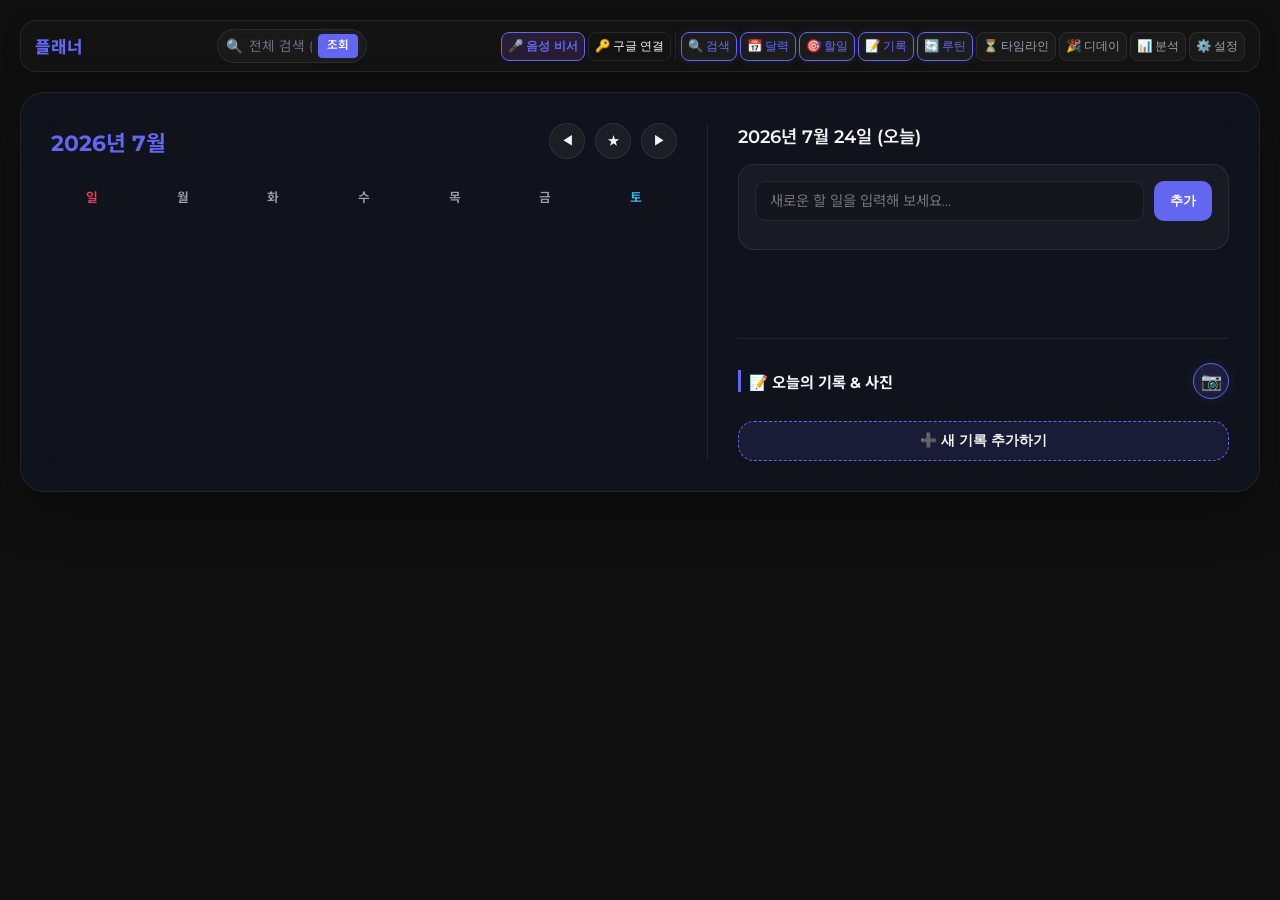
==== commit ae973eeb: "Add files via upload" ====
--- a/planeer 8.26/index.html
+++ b/planeer 8.26/index.html
@@ -2,7 +2,7 @@
 <html lang="ko">
 <head>
   <meta charset="UTF-8">
-  <meta name="viewport" content="width=device-width, initial-scale=1.0">
+  <meta name="viewport" content="width=device-width, initial-scale=1.0, viewport-fit=cover">
   <title>플래너</title>
   <meta name="description" content="카테고리별 할 일 관리와 달력이 연동되는 모던하고 직관적인 투두 플래너 웹 애플리케이션입니다.">
   <link rel="manifest" href="manifest.json">
@@ -12,8 +12,8 @@
   <script src="https://cdnjs.cloudflare.com/ajax/libs/pdf.js/3.11.174/pdf.min.js"></script>
   <script>pdfjsLib.GlobalWorkerOptions.workerSrc = 'https://cdnjs.cloudflare.com/ajax/libs/pdf.js/3.11.174/pdf.worker.min.js';</script>
   <script src="https://cdnjs.cloudflare.com/ajax/libs/pdf-lib/1.17.1/pdf-lib.min.js"></script>
-  <link rel="stylesheet" href="style.css?v=1787756291872">
-  <link rel="stylesheet" href="drawing.css?v=1787756291872">
+  <link rel="stylesheet" href="style.css?v=1788057767268">
+  <link rel="stylesheet" href="drawing.css?v=1788045702420">
 </head>
 <body>
   <div class="main-wrapper" id="main-wrapper">
@@ -378,7 +378,7 @@
               <div style="position: relative;">
                 <textarea id="new-record-text" class="diary-textarea" placeholder="일과 생각, 감정 기록..." autocomplete="off" style="padding-right: 80px;"></textarea>
                 <button type="button" class="dictation-btn" id="btn-dictate-record" title="음성 입력 텍스트 변환(STT)" style="top: 50%; right: 46px; transform: translateY(-50%);">🎙️</button>
-                <button type="button" class="dictation-btn" id="btn-video-record" title="동영상 촬영" style="top: 50%; right: 8px; transform: translateY(-50%);">🎥</button>
+                
               </div>
               
               <div class="diary-media-row">
@@ -742,7 +742,7 @@
       <div class="todo-modal-field">
         <label for="todo-edit-modal-memo" class="todo-modal-label" style="display: flex; justify-content: space-between; align-items: center;">
           <span>메모 (수행 기록/특이사항)</span>
-          <div><button type="button" class="dictation-btn" id="btn-dictate-todo-modal" title="음성 녹음 및 텍스트 변환(STT)" style="position: static; background: none; border: none; font-size: 1.2rem; cursor: pointer; color: var(--text-color);">🎙️</button><button type="button" class="dictation-btn" id="btn-video-todo-modal" title="영상 촬영" style="position: static; background: none; border: none; font-size: 1.2rem; cursor: pointer; color: var(--text-color); margin-left: 4px;">🎥</button></div>
+          <div><button type="button" class="dictation-btn" id="btn-dictate-todo-modal" title="음성 녹음 및 텍스트 변환(STT)" style="position: static; background: none; border: none; font-size: 1.2rem; cursor: pointer; color: var(--text-color);">🎙️</button></div>
         </label>
         <textarea id="todo-edit-modal-memo" class="todo-modal-input" placeholder="수행하면서 있었던 일이나 특이사항을 적어보세요..." rows="2" style="resize: vertical; min-height: 60px; padding: 10px; line-height: 1.4; font-family: inherit; box-sizing: border-box;"></textarea>
         <div id="todo-edit-modal-audio-previews" class="audio-previews-container" style="display: flex; flex-direction: column; gap: 8px; margin-top: 8px;"></div>
@@ -936,7 +936,7 @@
   </div>
 
   <script src="https://cdn.jsdelivr.net/npm/sortablejs@latest/Sortable.min.js"></script>
-  <script src="drawing.js?v=1787782769601"></script>
-  <script src="app.js?v=1787783215698"></script>
+  <script src="drawing.js?v=1788057767268"></script>
+  <script src="app.js?v=1788057767268"></script>
 </body>
 </html>
--- a/planeer 8.26/style.css
+++ b/planeer 8.26/style.css
@@ -5230,3 +5230,38 @@
 }
 
 
+/* ====== PHONE SAFE AREA (Bottom Navigation Bar) ====== */
+/* Prevent content from hiding behind phone navigation buttons */
+@supports (padding-bottom: env(safe-area-inset-bottom)) {
+  .phone-mode .todo-list {
+    padding-bottom: calc(env(safe-area-inset-bottom) + 80px);
+  }
+
+  .phone-mode .main-content,
+  .phone-mode .todo-section,
+  .phone-mode .content-wrapper {
+    padding-bottom: calc(env(safe-area-inset-bottom) + 60px);
+  }
+
+  .phone-mode .fab-btn {
+    bottom: calc(env(safe-area-inset-bottom) + 20px);
+  }
+}
+
+/* Fallback for phones without env() support */
+.phone-mode .todo-list {
+  padding-bottom: 80px;
+}
+
+/* Drawing toolbar mobile adjustments */
+.phone-mode .neon-drawing-toolbar {
+  padding-bottom: env(safe-area-inset-bottom, 0px);
+}
+
+/* Drawing fullscreen modal safe area */
+#drawing-fullscreen-modal {
+  padding-bottom: env(safe-area-inset-bottom, 0px);
+}
+
+
+
--- a/planeer 8.26/drawing.css
+++ b/planeer 8.26/drawing.css
@@ -1,21 +1,17 @@
 .neon-drawing-wrapper {
   position: relative;
   width: 100%;
-  border: 1px solid var(--panel-border, #333);
-  border-radius: 8px;
-  background-color: var(--card-bg, #1e1e1e);
-  overflow-y: auto;
-  overflow-x: hidden;
-  display: flex;
-  flex-direction: column;
-  margin-top: 8px;
-  min-height: 400px;
+  height: 100%;
+  overflow: hidden;
+  display: flex;
+  flex-direction: column;
+  background: var(--bg-body, #121212);
 }
 
 .neon-drawing-toolbar {
   display: flex;
-  flex-wrap: wrap;
-  align-items: center;
+  flex-wrap: nowrap;
+  align-items: center; justify-content: center;
   justify-content: space-between;
   padding: 8px;
   background-color: rgba(30, 30, 30, 0.95); /* Dark background with opacity for visibility */
@@ -36,11 +32,17 @@
   background: none;
   border: 1px solid transparent;
   color: var(--text-color, #fff);
-  font-size: 1.2rem;
-  padding: 6px;
+  font-size: 1.1rem;
+  padding: 0;
   border-radius: 6px;
   cursor: pointer;
-  transition: background-color 0.2s;
+  transition: all 0.2s ease;
+  flex-shrink: 0;
+  display: flex;
+  align-items: center;
+  justify-content: center;
+  width: 32px;
+  height: 32px;
 }
 
 .tool-btn:hover, .action-btn:hover {
@@ -104,12 +106,10 @@
 }
 
 .neon-drawing-canvas-container {
-  position: relative;
-  width: 100%;
-  min-height: 400px; /* Default height increased */
-  flex: 1;
-  background-color: transparent;
-  cursor: crosshair;
+  flex: 1;
+  position: relative;
+  overflow: hidden;
+  width: 100%;
 }
 
 .neon-drawing-canvas-container canvas {
@@ -140,34 +140,45 @@
 }
 
 .drawing-fullscreen-modal .neon-drawing-toolbar {
-  position: fixed;
-  bottom: 20px;
-  left: 50%;
-  transform: translateX(-50%);
-  border-radius: 12px;
-  padding: 8px 16px;
-  box-shadow: 0 8px 32px rgba(0,0,0,0.5);
-  background-color: rgba(30, 30, 30, 0.85);
-  backdrop-filter: blur(12px);
-  width: 95%;
-  max-width: 600px;
-  border: 1px solid rgba(255, 255, 255, 0.1);
-  top: auto;
-  z-index: 10100;
+  position: relative;
+  top: 0;
+  left: 0;
+  transform: none;
+  border-radius: 0;
+  padding: 8px;
+  background-color: var(--bg-nav, #1e1e1e);
+  width: 100%;
+  max-width: none;
+  border: none;
+  border-bottom: 1px solid rgba(255, 255, 255, 0.1);
+  z-index: 100;
+  display: flex;
+  flex-wrap: wrap;
+  align-items: center;
+  justify-content: flex-start;
+  gap: 4px;
+}
+.drawing-fullscreen-modal .neon-drawing-toolbar::-webkit-scrollbar {
+  display: none;
 }
 
 .drawing-toolbar-close-btn {
-  background: #ef4444;
+  background: #3b82f6;
   color: white;
   border: none;
-  padding: 6px 12px;
-  border-radius: 6px;
-  font-weight: bold;
-  cursor: pointer;
+  padding: 0 14px;
+  border-radius: 18px;
+  font-weight: 600;
+  cursor: pointer;
+  display: flex;
+  align-items: center;
+  justify-content: center;
+  gap: 4px;
+  flex-shrink: 0;
+  height: 32px;
+  font-size: 0.9rem;
   margin-left: 8px;
-  display: flex;
-  align-items: center;
-  gap: 4px;
+  box-shadow: 0 2px 8px rgba(59, 130, 246, 0.4);
 }
 
 .drawing-toolbar-close-btn:hover {
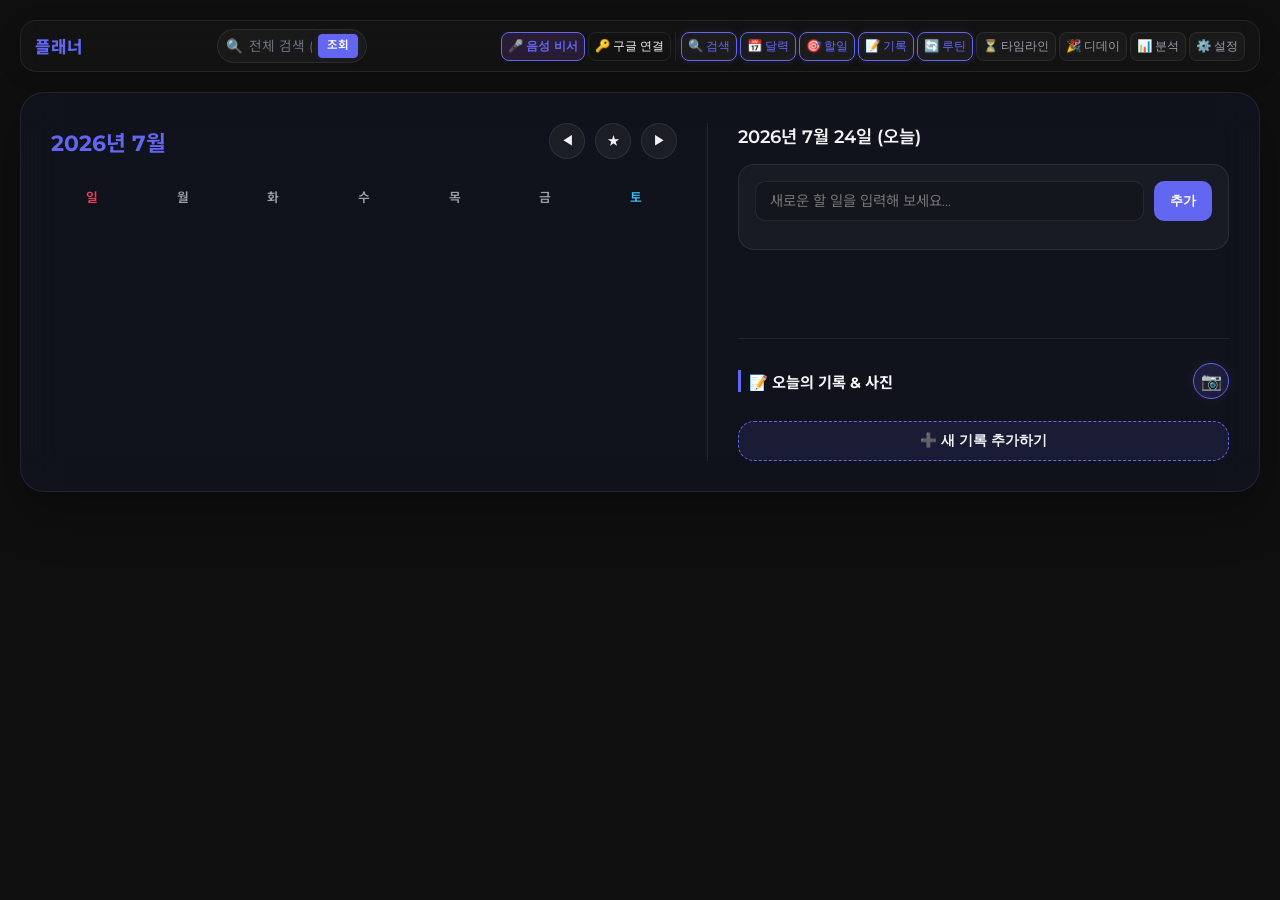
==== commit a8d75cab: "Add files via upload" ====
--- a/planeer 8.26/index.html
+++ b/planeer 8.26/index.html
@@ -13,7 +13,7 @@
   <script>pdfjsLib.GlobalWorkerOptions.workerSrc = 'https://cdnjs.cloudflare.com/ajax/libs/pdf.js/3.11.174/pdf.worker.min.js';</script>
   <script src="https://cdnjs.cloudflare.com/ajax/libs/pdf-lib/1.17.1/pdf-lib.min.js"></script>
   <link rel="stylesheet" href="style.css?v=1788057767268">
-  <link rel="stylesheet" href="drawing.css?v=1788045702420">
+  <link rel="stylesheet" href="drawing.css?v=1788058276511">
 </head>
 <body>
   <div class="main-wrapper" id="main-wrapper">
@@ -936,7 +936,7 @@
   </div>
 
   <script src="https://cdn.jsdelivr.net/npm/sortablejs@latest/Sortable.min.js"></script>
-  <script src="drawing.js?v=1788057767268"></script>
-  <script src="app.js?v=1788057767268"></script>
+  <script src="drawing.js?v=1788058276511"></script>
+  <script src="app.js?v=1788058417385"></script>
 </body>
 </html>
--- a/planeer 8.26/style.css
+++ b/planeer 8.26/style.css
@@ -3745,6 +3745,20 @@
   }
   .lightbox-nav-btn.next {
     right: 10px;
+  }
+  .lightbox-close {
+    position: fixed;
+    top: 15px;
+    right: 15px;
+    background: rgba(0, 0, 0, 0.5);
+    border-radius: 50%;
+    width: 44px;
+    height: 44px;
+    display: flex;
+    align-items: center;
+    justify-content: center;
+    padding-bottom: 4px;
+    z-index: 1050;
   }
 }
 
--- a/planeer 8.26/drawing.css
+++ b/planeer 8.26/drawing.css
@@ -8,35 +8,73 @@
   background: var(--bg-body, #121212);
 }
 
+/* ====== TOOLBAR ====== */
 .neon-drawing-toolbar {
   display: flex;
-  flex-wrap: nowrap;
-  align-items: center; justify-content: center;
-  justify-content: space-between;
-  padding: 8px;
-  background-color: rgba(30, 30, 30, 0.95); /* Dark background with opacity for visibility */
+  flex-wrap: wrap;           /* Allow wrapping so nothing is hidden */
+  align-items: center;
+  padding: 6px 8px;
+  background-color: rgba(28, 28, 30, 0.98);
   border-bottom: 1px solid var(--panel-border, #333);
-  gap: 8px;
+  gap: 6px;
   position: sticky;
   top: 0;
   z-index: 100;
-  backdrop-filter: blur(4px); /* Slight blur effect for overlapping content */
-}
-
-.drawing-tools, .drawing-actions {
+  backdrop-filter: blur(6px);
+  box-sizing: border-box;
+  width: 100%;
+}
+
+/* Groups */
+.drawing-tools {
   display: flex;
   gap: 4px;
-}
-
+  flex-shrink: 0;
+  align-items: center;
+}
+
+.drawing-settings {
+  display: flex;
+  align-items: center;
+  flex: 1 1 140px;
+  min-width: 80px;
+}
+
+.setting-group {
+  display: flex;
+  align-items: center;
+  gap: 5px;
+  width: 100%;
+  flex-wrap: nowrap;
+}
+
+.global-settings {
+  display: flex;
+  align-items: center;
+  gap: 4px;
+  flex-shrink: 0;
+}
+
+/* Action buttons pushed to the right — and also wraps if needed */
+.drawing-actions {
+  display: flex;
+  gap: 4px;
+  flex-shrink: 0;
+  flex-wrap: wrap;
+  align-items: center;
+  margin-left: auto;
+}
+
+/* Individual buttons */
 .tool-btn, .action-btn {
   background: none;
   border: 1px solid transparent;
   color: var(--text-color, #fff);
-  font-size: 1.1rem;
+  font-size: 1.05rem;
   padding: 0;
   border-radius: 6px;
   cursor: pointer;
-  transition: all 0.2s ease;
+  transition: all 0.15s ease;
   flex-shrink: 0;
   display: flex;
   align-items: center;
@@ -46,7 +84,7 @@
 }
 
 .tool-btn:hover, .action-btn:hover {
-  background-color: rgba(255, 255, 255, 0.1);
+  background-color: rgba(255, 255, 255, 0.12);
 }
 
 .tool-btn.active {
@@ -54,29 +92,36 @@
   border-color: rgba(255, 255, 255, 0.3);
 }
 
-.drawing-settings {
-  display: flex;
-  align-items: center;
-  flex: 1;
-  min-width: 150px;
-}
-
-.setting-group {
-  display: flex;
-  align-items: center;
-  gap: 8px;
-  width: 100%;
-}
-
+/* Thin divider between tool groups */
+.tool-divider {
+  width: 1px;
+  height: 22px;
+  background: rgba(255,255,255,0.15);
+  margin: 0 2px;
+  flex-shrink: 0;
+}
+
+/* Layout/mode toggle and close buttons */
+#btn-layout-mode, #btn-drawing-close {
+  background: rgba(255,255,255,0.08);
+  border: 1px solid rgba(255,255,255,0.15);
+  font-size: 1rem;
+}
+#btn-layout-mode:hover, #btn-drawing-close:hover {
+  background: rgba(255,255,255,0.2);
+}
+
+/* Color picker */
 .color-picker {
   -webkit-appearance: none;
   border: none;
-  width: 28px;
-  height: 28px;
+  width: 26px;
+  height: 26px;
   border-radius: 50%;
   padding: 0;
   cursor: pointer;
   background: none;
+  flex-shrink: 0;
 }
 .color-picker::-webkit-color-swatch-wrapper {
   padding: 0;
@@ -86,14 +131,17 @@
   border-radius: 50%;
 }
 
+/* Sliders */
 .size-slider, .opacity-slider {
-  flex: 1;
   cursor: pointer;
   height: 4px;
   background: #555;
   border-radius: 2px;
   outline: none;
   -webkit-appearance: none;
+  min-width: 40px;
+  max-width: 80px;
+  flex: 1;
 }
 
 .size-slider::-webkit-slider-thumb, .opacity-slider::-webkit-slider-thumb {
@@ -105,6 +153,40 @@
   cursor: pointer;
 }
 
+/* ✅ SAVE/CLOSE BUTTON — always visible, prominent blue */
+.drawing-toolbar-close-btn {
+  background: #3b82f6;
+  color: white;
+  border: none;
+  padding: 0 16px;
+  border-radius: 18px;
+  font-weight: 700;
+  cursor: pointer;
+  display: flex;
+  align-items: center;
+  justify-content: center;
+  gap: 4px;
+  flex-shrink: 0;
+  height: 32px;
+  font-size: 0.88rem;
+  box-shadow: 0 2px 10px rgba(59, 130, 246, 0.45);
+  white-space: nowrap;
+  min-width: 84px;
+  letter-spacing: 0.02em;
+}
+
+.drawing-toolbar-close-btn:hover {
+  background: #2563eb;
+  box-shadow: 0 4px 14px rgba(59, 130, 246, 0.6);
+  transform: scale(1.03);
+}
+
+/* Preset color swatches */
+.preset-color {
+  flex-shrink: 0;
+}
+
+/* ====== CANVAS ====== */
 .neon-drawing-canvas-container {
   flex: 1;
   position: relative;
@@ -118,10 +200,10 @@
   left: 0;
   width: 100%;
   height: 100%;
-  touch-action: none; /* Crucial for mobile drawing */
-}
-
-/* Fullscreen modal styles */
+  touch-action: none;
+}
+
+/* ====== FULLSCREEN MODAL ====== */
 .drawing-fullscreen-modal {
   position: fixed;
   top: 0; left: 0; right: 0; bottom: 0;
@@ -136,16 +218,12 @@
   border: none;
   border-radius: 0;
   margin-top: 0;
-  background-color: #1e1e1e; /* Ensure dark background */
+  background-color: #1e1e1e;
 }
 
 .drawing-fullscreen-modal .neon-drawing-toolbar {
   position: relative;
-  top: 0;
-  left: 0;
-  transform: none;
-  border-radius: 0;
-  padding: 8px;
+  padding: 6px 8px;
   background-color: var(--bg-nav, #1e1e1e);
   width: 100%;
   max-width: none;
@@ -155,49 +233,24 @@
   display: flex;
   flex-wrap: wrap;
   align-items: center;
-  justify-content: flex-start;
-  gap: 4px;
-}
-.drawing-fullscreen-modal .neon-drawing-toolbar::-webkit-scrollbar {
-  display: none;
-}
-
-.drawing-toolbar-close-btn {
-  background: #3b82f6;
-  color: white;
-  border: none;
-  padding: 0 14px;
-  border-radius: 18px;
-  font-weight: 600;
-  cursor: pointer;
-  display: flex;
-  align-items: center;
-  justify-content: center;
-  gap: 4px;
-  flex-shrink: 0;
-  height: 32px;
-  font-size: 0.9rem;
-  margin-left: 8px;
-  box-shadow: 0 2px 8px rgba(59, 130, 246, 0.4);
-}
-
-.drawing-toolbar-close-btn:hover {
-  background: #dc2626;
-}
-
-
+  gap: 6px;
+  box-sizing: border-box;
+}
+
+/* ====== SIDEBAR ====== */
 .drawing-sidebar {
   position: absolute;
   top: 0;
   left: 0;
   width: 200px;
   height: 100%;
-  background: rgba(30, 30, 30, 0.95);
+  background: rgba(28, 28, 30, 0.97);
   border-right: 1px solid rgba(255, 255, 255, 0.1);
   display: flex;
   flex-direction: column;
-  z-index: 100;
+  z-index: 200;
   transition: transform 0.3s ease;
+  box-shadow: 2px 0 12px rgba(0,0,0,0.3);
 }
 .drawing-sidebar.hidden {
   transform: translateX(-100%);
@@ -215,6 +268,11 @@
   border-radius: 6px;
   cursor: pointer;
   font-size: 0.9rem;
+  text-align: center;
+  box-sizing: border-box;
+}
+.sidebar-btn:hover {
+  background: rgba(255, 255, 255, 0.2);
 }
 .sidebar-thumbnails {
   flex: 1;
@@ -254,5 +312,36 @@
   border-radius: 10px;
 }
 .page-thumbnail.drag-over {
-  border-top: 2px solid #3b82f6;
-}
+  border-top: 3px solid #3b82f6;
+}
+
+/* ====== MOBILE ADJUSTMENTS ====== */
+@media (max-width: 600px) {
+  .neon-drawing-toolbar {
+    gap: 4px;
+    padding: 4px 5px;
+  }
+  .tool-btn, .action-btn {
+    width: 28px;
+    height: 28px;
+    font-size: 0.9rem;
+  }
+  .drawing-toolbar-close-btn {
+    padding: 0 10px;
+    font-size: 0.78rem;
+    min-width: 68px;
+    height: 28px;
+  }
+  .size-slider, .opacity-slider {
+    max-width: 48px;
+    min-width: 30px;
+  }
+  .preset-color {
+    width: 22px !important;
+    height: 22px !important;
+  }
+  .drawing-settings {
+    flex: 1 1 100px;
+    min-width: 60px;
+  }
+}
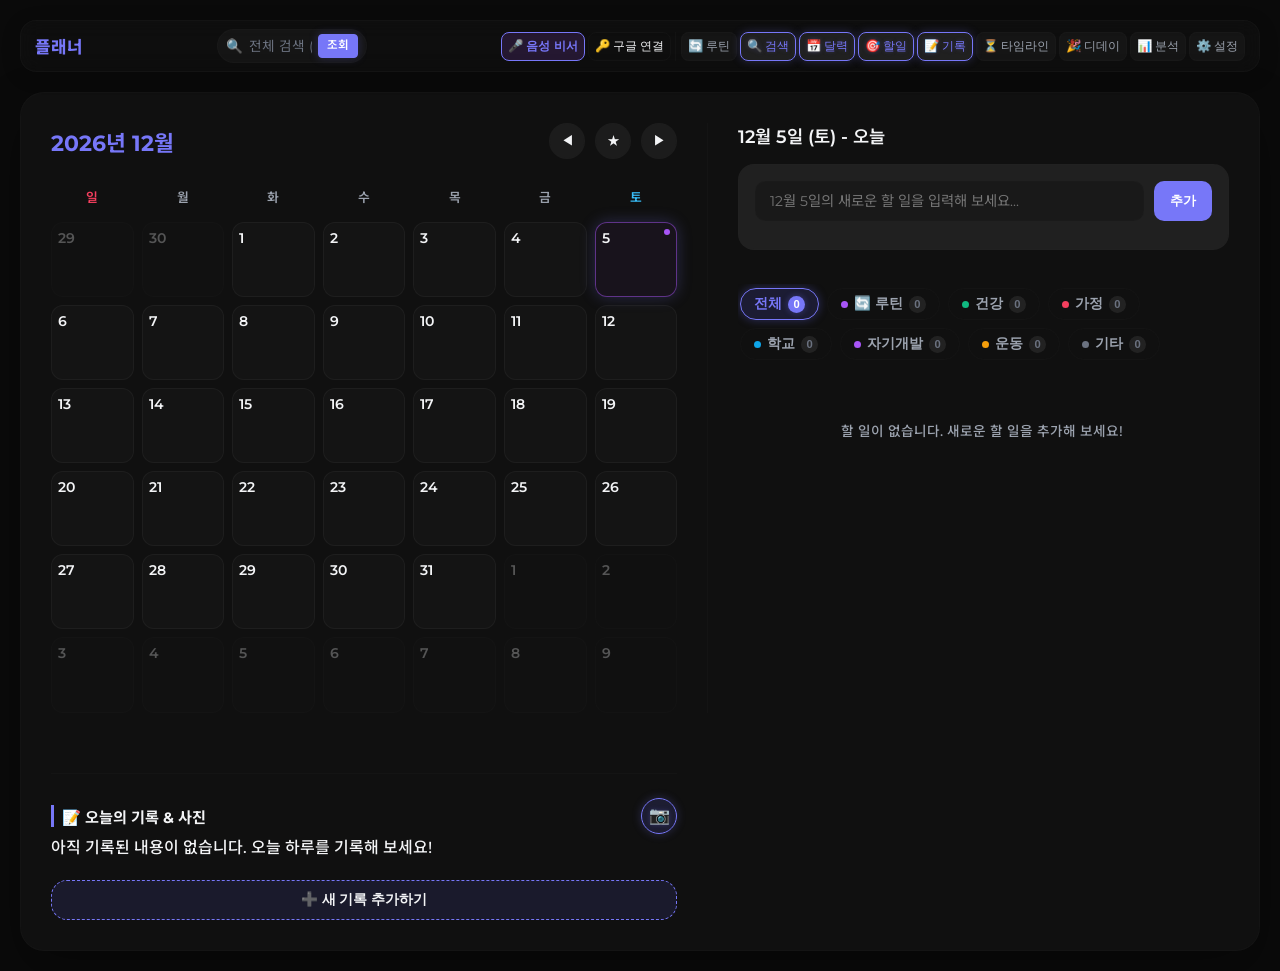
==== commit 9a2b8f3d: "Add files via upload" ====
--- a/planeer 8.26/index.html
+++ b/planeer 8.26/index.html
@@ -16,6 +16,13 @@
   <link rel="stylesheet" href="drawing.css?v=1788058276511">
 </head>
 <body>
+  <!-- Global Upload Overlay -->
+  <div id="global-upload-overlay" style="display:none; position:fixed; top:0; left:0; width:100%; height:100%; background:rgba(0,0,0,0.8); z-index:99999; flex-direction:column; justify-content:center; align-items:center; color:white;">
+    <div style="font-size: 3rem; margin-bottom: 20px; animation: pulse 1.5s infinite;">🎬</div>
+    <div style="font-size: 1.2rem; font-weight: bold; margin-bottom: 10px;">대용량 파일 업로드 중...</div>
+    <div style="font-size: 0.9rem; color: #aaa;">앱을 닫거나 화면을 벗어나지 마세요.</div>
+  </div>
+
   <div class="main-wrapper" id="main-wrapper">
     <!-- Global App Header -->
     <header class="global-header">
--- a/planeer 8.26/style.css
+++ b/planeer 8.26/style.css
@@ -3386,7 +3386,7 @@
 .lightbox-close {
   position: absolute;
   top: -40px;
-  right: 0;
+  left: 0;
   background: none;
   border: none;
   color: white;
@@ -3749,7 +3749,7 @@
   .lightbox-close {
     position: fixed;
     top: 15px;
-    right: 15px;
+    left: 15px;
     background: rgba(0, 0, 0, 0.5);
     border-radius: 50%;
     width: 44px;
--- a/planeer 8.26/drawing.css
+++ b/planeer 8.26/drawing.css
@@ -345,3 +345,16 @@
     min-width: 60px;
   }
 }
+
+/* Added for inline drawing view */
+.diary-drawing-container {
+  width: 100%;
+  height: 250px;
+  border: 1px solid var(--panel-border, #444);
+  border-radius: 8px;
+  overflow: hidden;
+  margin-top: 6px;
+}
+.diary-drawing-container.view-mode {
+  height: 250px;
+}
